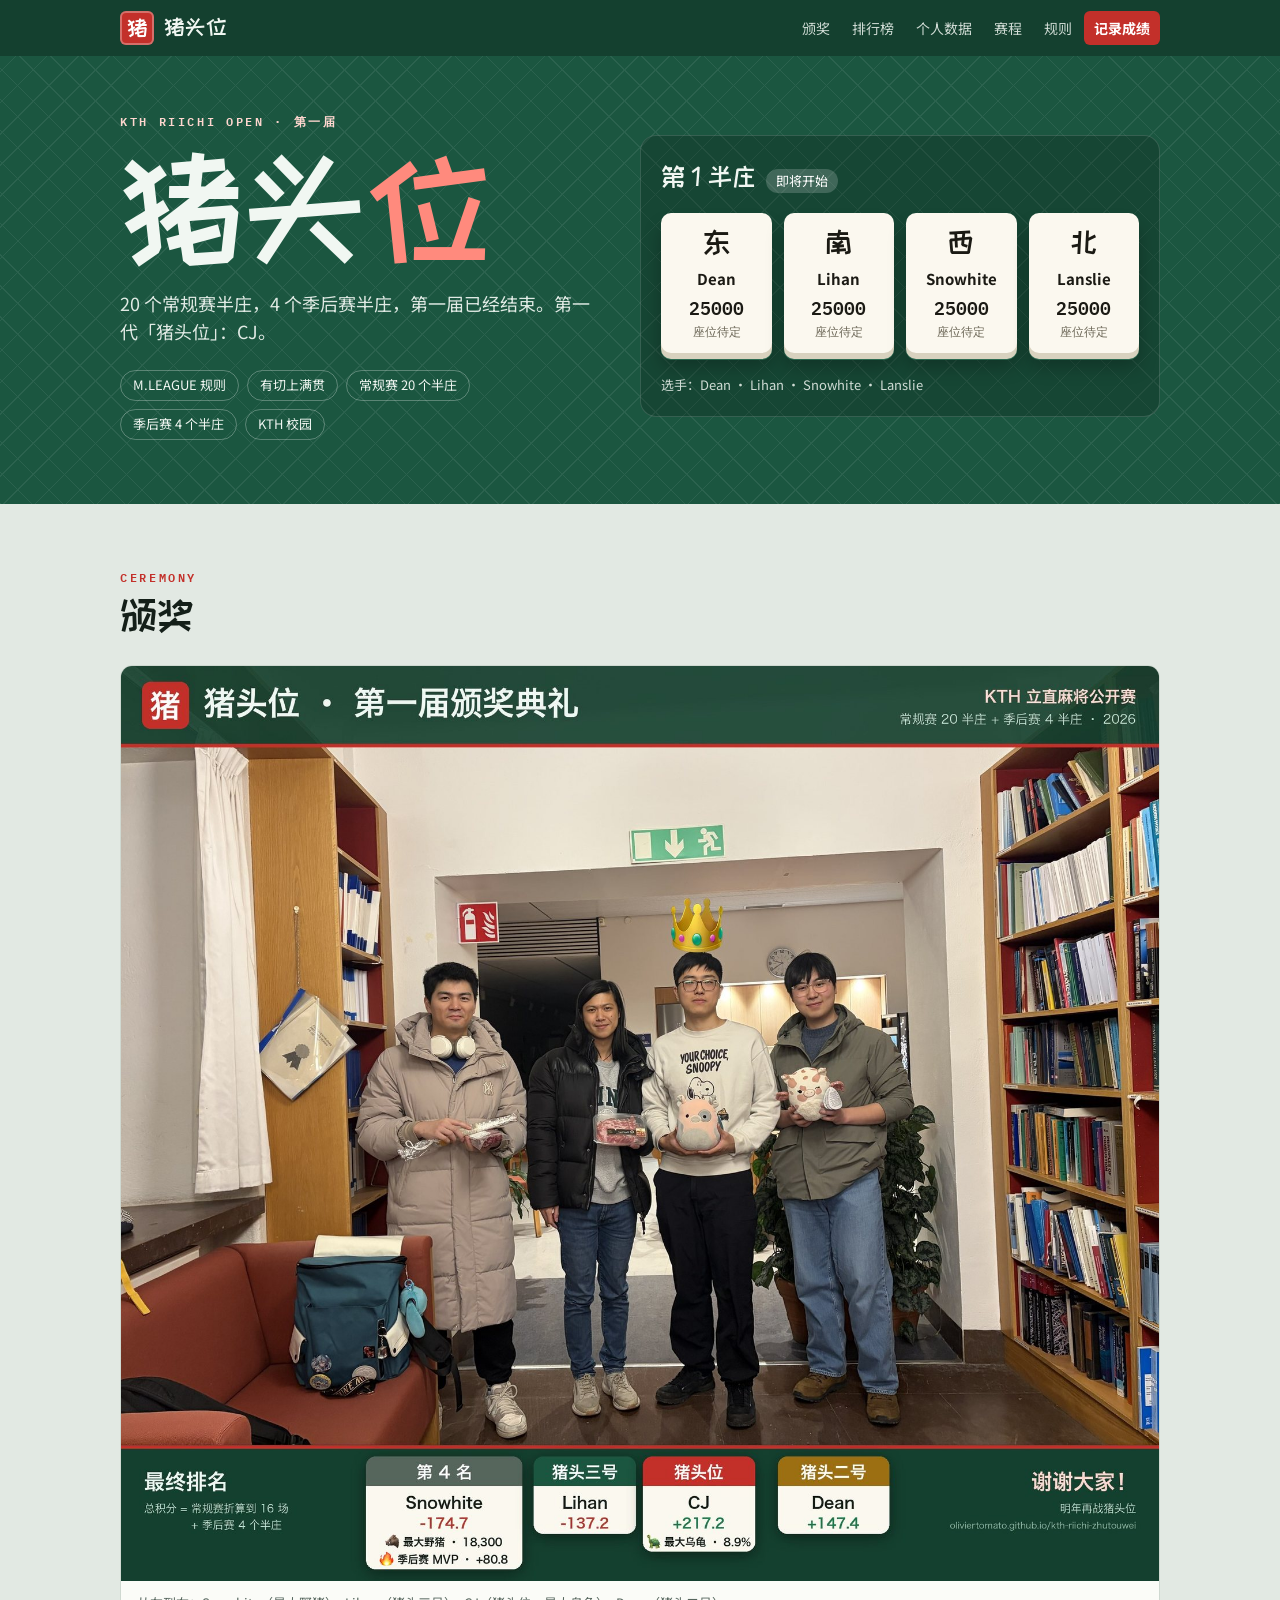
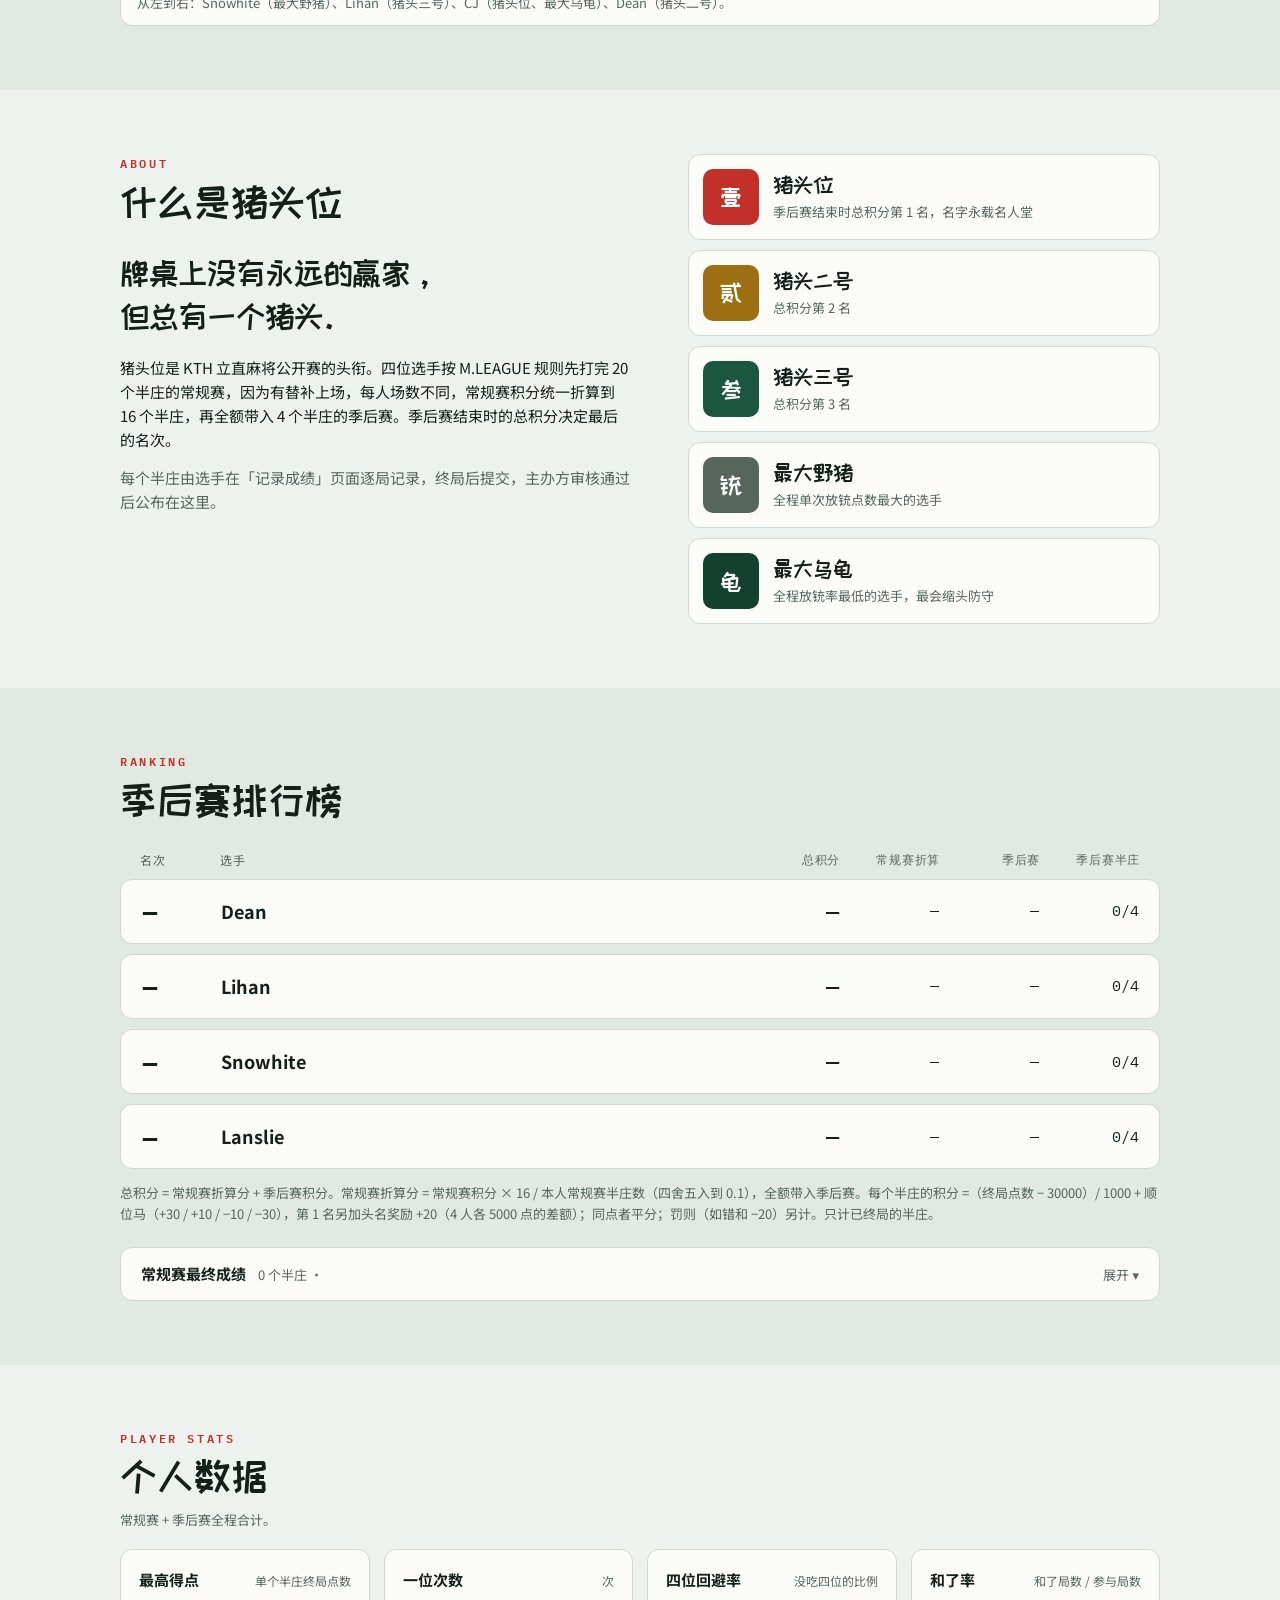
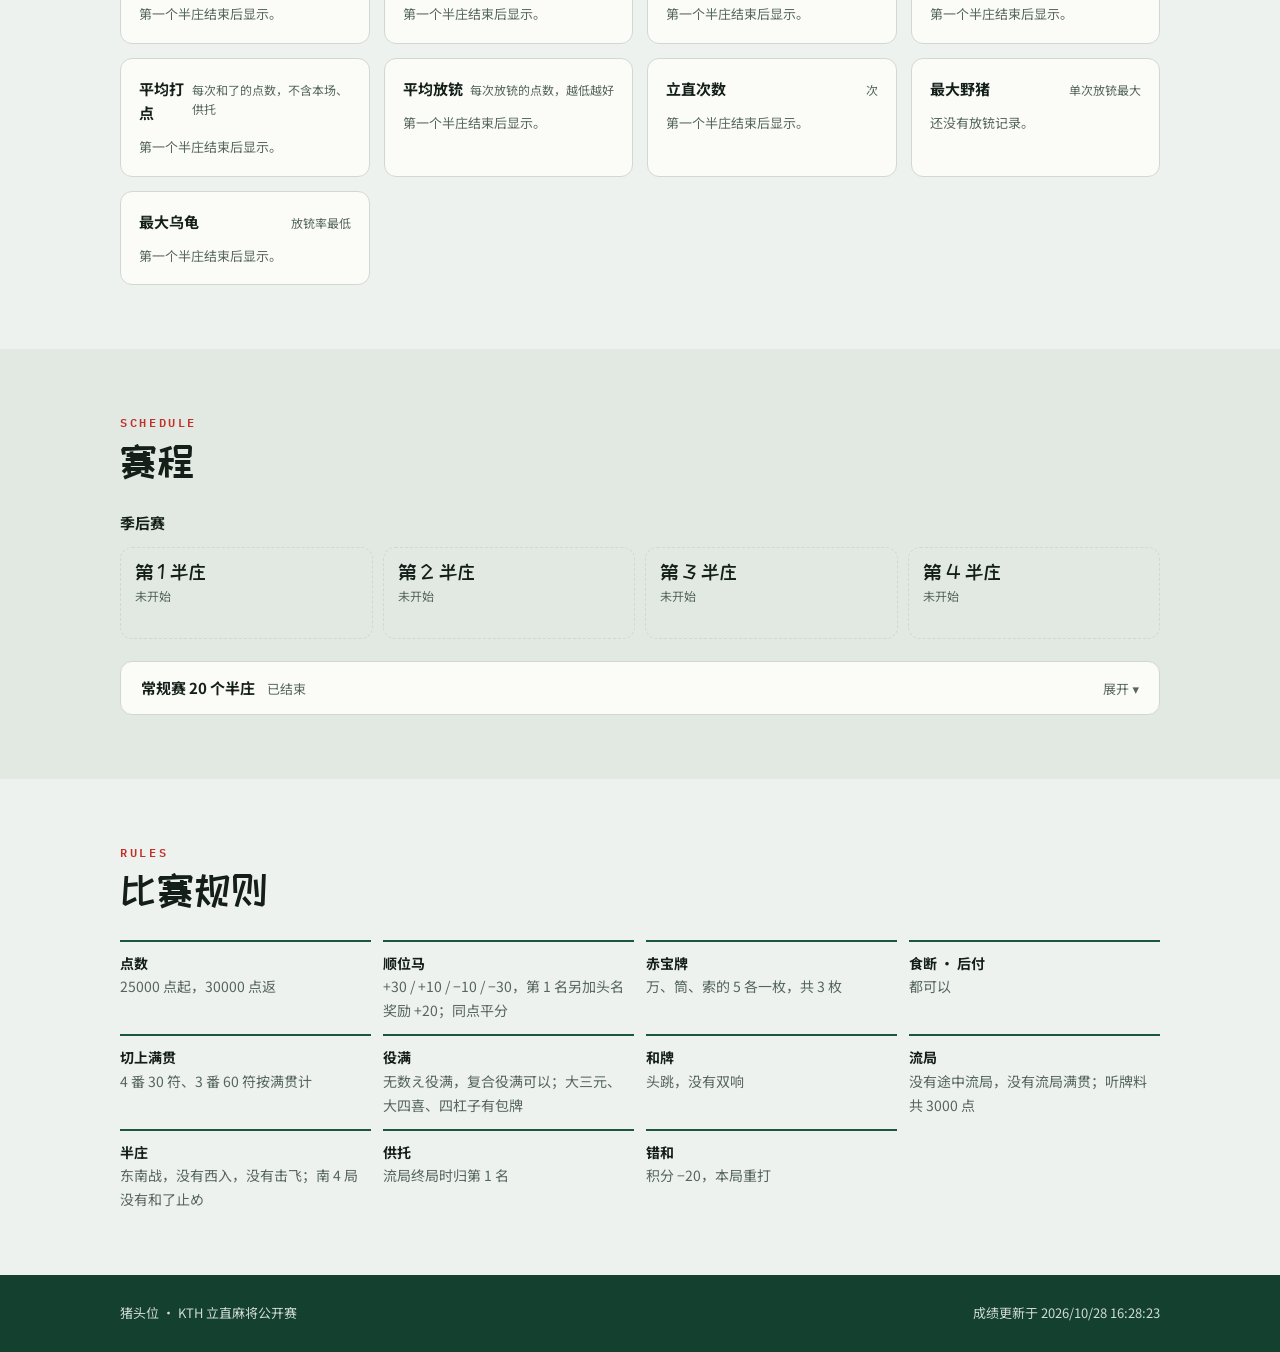
==== index.html @ eedf4e07 "首页加颁奖合影 The build now copies img/ into the site.  Co-Authored-By: Claude Opus 5.5 <noreply@anthropic" ====
<!doctype html>
<html lang="zh-CN">
<head>
<meta charset="utf-8">
<meta name="viewport" content="width=device-width,initial-scale=1,viewport-fit=cover">
<title>猪头位 · KTH 立直麻将公开赛</title>
<meta name="description" content="KTH 立直麻将公开赛「猪头位」官方页面：M.LEAGUE 规则，常规赛 20 个半庄 + 季后赛 4 个半庄，排行榜、个人数据、赛程与牌谱。">
<link rel="preconnect" href="https://fonts.googleapis.com">
<link rel="preconnect" href="https://fonts.gstatic.com" crossorigin>
<link rel="stylesheet" href="https://fonts.googleapis.com/css2?family=ZCOOL+KuaiLe&family=Noto+Sans+SC:wght@400;500;700;900&family=IBM+Plex+Mono:wght@500;600&display=swap">
<style>
/* Layout: full-bleed bands (hero, intro, ranking, stats, schedule, rules), each with a centred 1080px inner column.
   The hero's match card draws the four players as standing mahjong tiles. */
:root{
  --bg:#eef2ee; --band:#e2e9e3; --surface:#fbfcf8; --line:#cfd9d1;
  --ink:#141f19; --muted:#56665d;
  --felt:#1b5640; --felt-2:#14402f; --felt-ink:#f1f7f2;
  --aka:#c3302a; --gold:#9c6f12; --good:#1d7a4b; --bad:#b4372d;
  --tile:#fbf8ef; --tile-edge:#d8d2bf;
  --display:"ZCOOL KuaiLe","Noto Sans SC",system-ui,sans-serif;
  --body:"Noto Sans SC","PingFang SC","Microsoft YaHei",system-ui,sans-serif;
  --mono:"IBM Plex Mono",ui-monospace,Menlo,monospace;
  color-scheme:light;
}
@media (prefers-color-scheme: dark){:root{
  --bg:#0d1611; --band:#121e17; --surface:#16231b; --line:#29392f;
  --ink:#e4ebe6; --muted:#93a59a;
  --felt:#17503b; --felt-2:#0f3a2a; --felt-ink:#eef6f0;
  --aka:#e65a4d; --gold:#d9a83e; --good:#58c08a; --bad:#ef7a6c;
  --tile:#ece7d8; --tile-edge:#b9b19a;
  color-scheme:dark;
}}
*{box-sizing:border-box}
html{scroll-behavior:smooth}
body{margin:0;background:var(--bg);color:var(--ink);font-family:var(--body);font-size:15px;line-height:1.6;
  padding-top:env(safe-area-inset-top,0px);padding-bottom:env(safe-area-inset-bottom,0px)}
button{font:inherit;color:inherit;cursor:pointer}
a{color:inherit}
:focus-visible{outline:2px solid var(--aka);outline-offset:3px}
.num{font-family:var(--mono);font-variant-numeric:tabular-nums}
.in{max-width:1080px;margin:0 auto;padding-left:max(20px,env(safe-area-inset-left,0px));padding-right:max(20px,env(safe-area-inset-right,0px))}
.band{padding-block:64px}
.band.alt{background:var(--band)}
.eyebrow{font-family:var(--mono);font-size:12px;letter-spacing:.22em;color:var(--aka);font-weight:600}
h2{font-family:var(--display);font-weight:400;font-size:40px;line-height:1.1;margin:6px 0 28px;text-wrap:balance}
h3{font-size:15px;margin:0 0 12px;font-weight:700}
.muted{color:var(--muted)} .small{font-size:13px}
.pos{color:var(--good)} .neg{color:var(--bad)}

/* top bar */
.bar{position:sticky;top:0;z-index:20;background:var(--felt-2);color:var(--felt-ink)}
.bar .in{display:flex;align-items:center;gap:14px;height:56px}
.mark{display:flex;align-items:center;gap:10px;text-decoration:none}
.seal{width:34px;height:34px;border-radius:6px;background:var(--aka);color:#fff;display:grid;place-items:center;font-family:var(--display);font-size:22px;box-shadow:inset 0 0 0 2px rgba(255,255,255,.3)}
.mark b{font-family:var(--display);font-weight:400;font-size:22px;letter-spacing:.04em}
.bar nav{margin-left:auto;display:flex;gap:2px;overflow-x:auto;scrollbar-width:none}
.bar nav a{text-decoration:none;font-size:14px;padding:6px 10px;border-radius:6px;white-space:nowrap;opacity:.85}
.bar nav a:hover{opacity:1;background:rgba(255,255,255,.08)}
.bar nav a.rec{background:var(--aka);color:#fff;opacity:1;font-weight:700}

/* hero */
.hero{background:var(--felt);color:var(--felt-ink);position:relative;overflow:hidden}
.hero::before{content:"";position:absolute;inset:0;opacity:.07;
  background-image:repeating-linear-gradient(45deg,#fff 0 1px,transparent 1px 22px),repeating-linear-gradient(-45deg,#fff 0 1px,transparent 1px 22px)}
.hero .in{position:relative;display:grid;grid-template-columns:1fr 1.1fr;gap:48px;align-items:center;padding-block:56px 64px}
.hero .eyebrow{color:#ffd7cf}
.hero h1{font-family:var(--display);font-weight:400;font-size:clamp(72px,12vw,132px);line-height:.95;margin:14px 0 18px;letter-spacing:.02em}
.hero h1 .r{color:#ff8a7d}
.hero p.lead{font-size:18px;max-width:30em;margin:0 0 24px;opacity:.92}
.facts{display:flex;flex-wrap:wrap;gap:8px}
.facts span{border:1px solid rgba(255,255,255,.28);border-radius:999px;padding:4px 12px;font-size:13px}

.match{background:rgba(0,0,0,.18);border:1px solid rgba(255,255,255,.14);border-radius:16px;padding:20px}
.match .head{display:flex;align-items:baseline;gap:10px;margin-bottom:16px;flex-wrap:wrap}
.match .head b{font-family:var(--display);font-weight:400;font-size:26px}
.match .head .st{font-size:13px;border-radius:999px;padding:2px 10px;background:var(--aka);color:#fff}
.match .head .st.done{background:rgba(255,255,255,.18)}
.match .head .meta{margin-left:auto;font-size:13px;opacity:.8}
.tiles{display:grid;grid-template-columns:repeat(4,1fr);gap:12px}
.tile{background:var(--tile);color:#1b1a14;border-radius:10px;padding:14px 10px 12px;text-align:center;position:relative;min-width:0;
  box-shadow:0 6px 0 var(--tile-edge),0 7px 0 #2a6a50,0 14px 18px rgba(0,0,0,.25)}
.tile .w{font-family:var(--display);font-size:30px;line-height:1;color:#1b1a14}
.tile .w.d{color:#c3302a}
.tile .n{font-weight:700;margin-top:10px;overflow:hidden;text-overflow:ellipsis;white-space:nowrap}
.tile .s{font-family:var(--mono);font-weight:600;font-size:18px;margin-top:2px}
.tile .p{font-size:12px;color:#6a6555;font-family:var(--mono)}
.tile .oya{position:absolute;top:8px;right:8px;font-size:11px;font-weight:700;color:#c3302a}
.match .foot{display:flex;justify-content:space-between;margin-top:22px;font-size:13px;opacity:.85;gap:10px;flex-wrap:wrap}
.match button.link{background:none;border:0;padding:0;color:#ffd7cf;text-decoration:underline;text-underline-offset:3px}

/* intro */
.intro{display:grid;grid-template-columns:1.1fr 1fr;gap:48px;align-items:start}
.intro .big{font-family:var(--display);font-size:32px;line-height:1.35;margin:0 0 18px;text-wrap:balance}
.intro p{margin:0 0 14px;max-width:34em}
.prizes{display:flex;flex-direction:column;gap:10px}
.prize{display:grid;grid-template-columns:56px 1fr;gap:14px;align-items:center;background:var(--surface);border:1px solid var(--line);border-radius:12px;padding:14px}
.prize .medal{width:56px;height:56px;border-radius:10px;display:grid;place-items:center;font-family:var(--display);font-size:24px;color:#fff}
.prize b{font-family:var(--display);font-weight:400;font-size:22px;display:block;line-height:1.2}
.m0{background:var(--aka)} .m1{background:var(--gold)} .m2{background:var(--felt)} .m3{background:var(--muted)} .m4{background:var(--felt-2)}

/* ranking */
.rank{display:flex;flex-direction:column;gap:10px}
.rrow{display:grid;grid-template-columns:64px 1fr repeat(4,minmax(84px,auto));gap:16px;align-items:center;background:var(--surface);border:1px solid var(--line);border-radius:12px;padding:14px 20px}
.rrow.h{background:none;border:0;padding-block:0;font-size:12px;color:var(--muted);letter-spacing:.06em}
.rrow .pos-n{font-family:var(--mono);font-size:30px;font-weight:600;line-height:1}
.rrow .pos-n .sub{font-family:var(--body);font-size:13px;font-weight:700;color:var(--muted);border:1px solid var(--line);border-radius:4px;padding:2px 6px}
.rrow.bk{background:none;border-style:dashed}
.rrow.r1{border-color:var(--aka);box-shadow:inset 5px 0 0 var(--aka)}
.rrow .who{font-weight:700;font-size:18px;display:flex;align-items:center;gap:10px;flex-wrap:wrap;min-width:0}
.badge{font-family:var(--display);font-weight:400;font-size:13px;padding:1px 8px;border-radius:4px;color:#fff}
.rrow .v{text-align:right;font-family:var(--mono);font-variant-numeric:tabular-nums}
.rrow .pt{font-size:22px;font-weight:600}
.bars{display:flex;height:6px;border-radius:3px;overflow:hidden;background:var(--band);margin-top:6px;max-width:220px}
.bars i{display:block;height:100%}
.rrow .show-s{display:none}

/* folded regular season */
details.fold{margin-top:22px;background:var(--surface);border:1px solid var(--line);border-radius:12px}
details.fold>summary{cursor:pointer;padding:14px 20px;font-weight:700;list-style:none;display:flex;justify-content:space-between;align-items:baseline;gap:12px}
details.fold>summary::-webkit-details-marker{display:none}
details.fold>summary::after{content:"展开 ▾";font-weight:400;font-size:13px;color:var(--muted);white-space:nowrap}
details.fold[open]>summary::after{content:"收起 ▴"}
details.fold>summary small{font-weight:400;color:var(--muted);font-size:13px;margin-right:auto}
details.fold .fold-in{padding:0 20px 20px}
details.fold .tablewrap{margin-top:0}

/* full table */
.tablewrap{overflow-x:auto;background:var(--surface);border:1px solid var(--line);border-radius:12px;margin-top:22px}
table{width:100%;border-collapse:collapse;font-size:14px}
th{font-size:12px;font-weight:600;color:var(--muted);text-align:right;padding:10px 12px;border-bottom:1px solid var(--line);white-space:nowrap}
td{padding:11px 12px;text-align:right;border-bottom:1px solid var(--line);white-space:nowrap;font-family:var(--mono);font-variant-numeric:tabular-nums}
th:nth-child(-n+2),td:nth-child(-n+2){text-align:left}
td:nth-child(2){font-family:var(--body);font-weight:600}
tr:last-child td{border-bottom:0}

/* stats */
.stats{display:grid;grid-template-columns:repeat(auto-fit,minmax(230px,1fr));gap:14px}
.card{background:var(--surface);border:1px solid var(--line);border-radius:12px;padding:18px}
.card h3{display:flex;justify-content:space-between;align-items:baseline}
.card h3 small{font-weight:400;color:var(--muted);font-size:12px}
.card ol{list-style:none;margin:0;padding:0;display:flex;flex-direction:column;gap:6px}
.card li{display:grid;grid-template-columns:1.6em 1fr auto;gap:8px;font-size:14px;align-items:baseline}
.card li .i{font-family:var(--mono);color:var(--muted)}
.card li:first-child{font-weight:700}
.award{display:flex;flex-direction:column;gap:6px}
.award .big{font-family:var(--mono);font-size:30px;font-weight:600;color:var(--aka);line-height:1.1}

/* schedule */
.sched{display:grid;grid-template-columns:repeat(4,1fr);gap:10px}
.cell{background:var(--surface);border:1px solid var(--line);border-radius:12px;padding:12px 14px;text-align:left;display:flex;flex-direction:column;gap:4px;min-height:92px}
button.cell:hover{border-color:var(--felt)}
.cell .no{font-family:var(--display);font-size:20px;line-height:1.1}
.cell .tag{font-size:12px;color:var(--muted)}
.cell.live{border-color:var(--aka)} .cell.live .tag{color:var(--aka);font-weight:700}
.cell.done .no{color:var(--felt)}
.cell.todo{background:none;border-style:dashed}
.cell .top1{font-size:13px;overflow:hidden;text-overflow:ellipsis;white-space:nowrap}

/* rules */
.rules{display:grid;grid-template-columns:repeat(auto-fit,minmax(240px,1fr));gap:12px}
.rule{border-top:2px solid var(--felt);padding-top:10px}
.rule b{display:block;font-size:14px}
.rule span{font-size:14px;color:var(--muted)}

footer{background:var(--felt-2);color:var(--felt-ink);padding-block:28px;font-size:13px}
footer .in{display:flex;justify-content:space-between;gap:12px;flex-wrap:wrap;opacity:.85}

/* game detail */
#detail{padding-block:32px 64px}
.back{background:none;border:0;color:var(--muted);padding:0;margin-bottom:12px}
.ghead{display:flex;align-items:baseline;gap:12px;flex-wrap:wrap;margin-bottom:16px}
.ghead .gno{font-family:var(--display);font-size:32px}
.ghead .state{font-family:var(--display);font-size:22px;color:var(--felt)}
.board{display:grid;grid-template-columns:repeat(4,1fr);gap:10px;margin-bottom:16px}
.seat{background:var(--surface);border:1px solid var(--line);border-radius:12px;padding:12px;display:flex;flex-direction:column;gap:2px;position:relative;min-width:0}
.seat.dealer{border-color:var(--aka);box-shadow:inset 0 3px 0 var(--aka)}
.seat .wind{font-family:var(--display);font-size:22px;line-height:1}
.seat .who{font-weight:600;overflow:hidden;text-overflow:ellipsis;white-space:nowrap}
.seat .sc{font-family:var(--mono);font-size:24px;font-weight:600}
.seat .meta{font-size:12px;color:var(--muted)}
.seat .dtag{position:absolute;top:10px;right:10px;font-size:11px;color:var(--aka);font-weight:700}
.hl{display:grid;grid-template-columns:7.5em 1fr;gap:10px;padding:10px 0;border-bottom:1px solid var(--line)}
.hl:last-child{border-bottom:0}
.hl .rd{font-size:13px;color:var(--muted)}
.hl .ds{font-size:12px;color:var(--muted);font-family:var(--mono)}

/* award photo */
.photo{margin:0;background:var(--surface);border:1px solid var(--line);border-radius:12px;overflow:hidden}
.photo img{display:block;width:100%;height:auto}
.photo figcaption{padding:12px 16px;font-size:13px;color:var(--muted)}

.empty{color:var(--muted);text-align:center;padding:28px 12px;border:1px dashed var(--line);border-radius:12px}

@media (max-width:860px){
  .hero .in,.intro{grid-template-columns:1fr;gap:32px}
  .sched{grid-template-columns:repeat(2,1fr)}
  .rrow{grid-template-columns:44px 1fr auto;gap:10px;padding:12px 14px}
  .rrow .hide-s{display:none}
  .rrow .show-s{display:block}
  .rrow .pos-n{font-size:24px}
  h2{font-size:32px}
  .band{padding-block:48px}
}
@media (max-width:560px){
  .tiles{gap:8px}
  .tile{padding:12px 4px 10px}
  .tile .w{font-size:24px}
  .tile .s{font-size:15px}
  .board{grid-template-columns:repeat(2,1fr)}
  .hl{grid-template-columns:1fr;gap:2px}
  .bar nav a{padding:6px 7px;font-size:13px}
  .mark b{display:none}
}
@media (prefers-reduced-motion:reduce){html{scroll-behavior:auto}}
</style>
</head>
<body>
<div class="bar"><div class="in">
  <a class="mark" href="#top" data-home><span class="seal" aria-hidden="true">猪</span><b>猪头位</b></a>
  <nav>
    <a href="#awards" data-home>颁奖</a>
    <a href="#ranking" data-home>排行榜</a>
    <a href="#stats" data-home>个人数据</a>
    <a href="#schedule" data-home>赛程</a>
    <a href="#rules" data-home>规则</a>
    <a href="record.html" class="rec">记录成绩</a>
  </nav>
</div></div>

<div id="home">
  <section class="hero" id="top"><div class="in">
    <div>
      <div class="eyebrow">KTH RIICHI OPEN · 第一届</div>
      <h1>猪头<span class="r">位</span></h1>
      <p class="lead">20 个常规赛半庄，4 个季后赛半庄，第一届已经结束。第一代「猪头位」：CJ。</p>
      <div class="facts"><span>M.LEAGUE 规则</span><span>有切上满贯</span><span>常规赛 20 个半庄</span><span>季后赛 4 个半庄</span><span>KTH 校园</span></div>
    </div>
    <div class="match" id="match"><div class="head"><b>读取中…</b></div></div>
  </div></section>

  <section class="band alt" id="awards"><div class="in">
    <div class="eyebrow">CEREMONY</div>
    <h2>颁奖</h2>
    <figure class="photo">
      <img src="img/awards-2026.jpg" width="1800" height="1586" loading="lazy" alt="第一届猪头位颁奖合影，从左到右：Snowhite、Lihan、CJ、Dean">
      <figcaption>从左到右：Snowhite（最大野猪）、Lihan（猪头三号）、CJ（猪头位、最大乌龟）、Dean（猪头二号）。</figcaption>
    </figure>
  </div></section>

  <section class="band"><div class="in intro">
    <div>
      <div class="eyebrow">ABOUT</div>
      <h2>什么是猪头位</h2>
      <p class="big">牌桌上没有永远的赢家，<br>但总有一个猪头。</p>
      <p>猪头位是 KTH 立直麻将公开赛的头衔。四位选手按 M.LEAGUE 规则先打完 20 个半庄的常规赛，因为有替补上场，每人场数不同，常规赛积分统一折算到 16 个半庄，再全额带入 4 个半庄的季后赛。季后赛结束时的总积分决定最后的名次。</p>
      <p class="muted">每个半庄由选手在「记录成绩」页面逐局记录，终局后提交，主办方审核通过后公布在这里。</p>
    </div>
    <div class="prizes">
      <div class="prize"><span class="medal m0">壹</span><div><b>猪头位</b><span class="muted small">季后赛结束时总积分第 1 名，名字永载名人堂</span></div></div>
      <div class="prize"><span class="medal m1">贰</span><div><b>猪头二号</b><span class="muted small">总积分第 2 名</span></div></div>
      <div class="prize"><span class="medal m2">叁</span><div><b>猪头三号</b><span class="muted small">总积分第 3 名</span></div></div>
      <div class="prize"><span class="medal m3">铳</span><div><b>最大野猪</b><span class="muted small">全程单次放铳点数最大的选手</span></div></div>
      <div class="prize"><span class="medal m4">龟</span><div><b>最大乌龟</b><span class="muted small">全程放铳率最低的选手，最会缩头防守</span></div></div>
    </div>
  </div></section>

  <section class="band alt" id="ranking"><div class="in">
    <div class="eyebrow">RANKING</div>
    <h2>季后赛排行榜</h2>
    <div class="rank" id="rank"></div>
    <div class="tablewrap" id="fullWrap" hidden><table>
      <thead><tr><th>#</th><th>选手</th><th>季后赛积分</th><th>半庄</th><th>1/2/3/4 位</th><th>平均顺位</th><th>和了率</th><th>平均打点</th><th>放铳率</th><th>平均放铳</th><th>立直</th></tr></thead>
      <tbody id="full"></tbody></table></div>
    <p class="muted small" style="margin-top:14px">总积分 = 常规赛折算分 + 季后赛积分。常规赛折算分 = 常规赛积分 × 16 / 本人常规赛半庄数（四舍五入到 0.1），全额带入季后赛。每个半庄的积分 =（终局点数 − 30000）/ 1000 + 顺位马（+30 / +10 / −10 / −30），第 1 名另加头名奖励 +20（4 人各 5000 点的差额）；同点者平分；罚则（如错和 −20）另计。只计已终局的半庄。</p>
    <details class="fold" id="regFold"><summary>常规赛最终成绩<small id="regSum"></small></summary><div class="fold-in">
      <div class="tablewrap"><table>
        <thead><tr><th>#</th><th>选手</th><th>常规赛积分</th><th>半庄</th><th>折算 16 场</th><th>1/2/3/4 位</th><th>平均顺位</th><th>和了率</th><th>平均打点</th><th>放铳率</th><th>平均放铳</th><th>立直</th></tr></thead>
        <tbody id="fullReg"></tbody></table></div>
    </div></details>
  </div></section>

  <section class="band" id="stats"><div class="in">
    <div class="eyebrow">PLAYER STATS</div>
    <h2>个人数据</h2>
    <p class="muted small" style="margin:-16px 0 18px">常规赛 + 季后赛全程合计。</p>
    <div class="stats" id="statcards"></div>
  </div></section>

  <section class="band alt" id="schedule"><div class="in">
    <div class="eyebrow">SCHEDULE</div>
    <h2>赛程</h2>
    <h3>季后赛</h3>
    <div class="sched" id="sched"></div>
    <details class="fold"><summary>常规赛 20 个半庄<small>已结束</small></summary><div class="fold-in">
      <div class="sched" id="schedReg"></div>
    </div></details>
    <details class="fold" id="casualFold" hidden><summary>娱乐局<small id="casualSum"></small></summary><div class="fold-in">
      <div class="sched" id="schedCasual"></div>
    </div></details>
  </div></section>

  <section class="band" id="rules"><div class="in">
    <div class="eyebrow">RULES</div>
    <h2>比赛规则</h2>
    <div class="rules">
      <div class="rule"><b>点数</b><span>25000 点起，30000 点返</span></div>
      <div class="rule"><b>顺位马</b><span>+30 / +10 / −10 / −30，第 1 名另加头名奖励 +20；同点平分</span></div>
      <div class="rule"><b>赤宝牌</b><span>万、筒、索的 5 各一枚，共 3 枚</span></div>
      <div class="rule"><b>食断 · 后付</b><span>都可以</span></div>
      <div class="rule"><b>切上满贯</b><span>4 番 30 符、3 番 60 符按满贯计</span></div>
      <div class="rule"><b>役满</b><span>无数え役满，复合役满可以；大三元、大四喜、四杠子有包牌</span></div>
      <div class="rule"><b>和牌</b><span>头跳，没有双响</span></div>
      <div class="rule"><b>流局</b><span>没有途中流局，没有流局满贯；听牌料共 3000 点</span></div>
      <div class="rule"><b>半庄</b><span>东南战，没有西入，没有击飞；南 4 局没有和了止め</span></div>
      <div class="rule"><b>供托</b><span>流局终局时归第 1 名</span></div>
      <div class="rule"><b>错和</b><span>积分 −20，本局重打</span></div>
    </div>
  </div></section>
</div>

<main id="detail" hidden><div class="in" id="detailIn"></div></main>

<footer><div class="in">
  <span>猪头位 · KTH 立直麻将公开赛</span>
  <span id="synced"></span>
</div></footer>

<script src="scoring.js"></script>
<script>
const S = { roster: [], games: [], syncedAt: null };
const esc = s => String(s ?? '').replace(/[&<>"']/g, c => ({ '&': '&amp;', '<': '&lt;', '>': '&gt;', '"': '&quot;', "'": '&#39;' }[c]));
const nameOf = id => (S.roster.find(p => p.id === id) || {}).name || '（已删除）';
const fmtPt = v => (v > 0 ? '+' : '') + v.toFixed(1);
const fmtD = v => v === 0 ? '0' : (v > 0 ? '+' : '') + v;
const sign = v => v > 0 ? 'pos' : v < 0 ? 'neg' : '';
const MEDAL = ['var(--aka)', 'var(--gold)', 'var(--felt)'];

function tally(games) {
  const P = {};
  for (const p of S.roster) P[p.id] = { id: p.id, name: p.name, backup: !!(p.backup || p.guest), guest: !!p.guest, n: 0, pt: 0, ranks: [0, 0, 0, 0], win: 0, dealin: 0, winPts: 0, dealPts: 0, riichi: 0, hands: 0, best: null };
  let worst = null;
  for (const g of games) {
    const R = replay(g);
    if (!R.done) continue;
    g.seats.forEach((pid, i) => {
      const x = P[pid]; if (!x) return;
      x.n++; x.pt += R.pts[i]; x.ranks[R.rank[i]]++;
      if (x.best == null || R.scores[i] > x.best) x.best = R.scores[i];
    });
    for (const L of R.log) {
      const hd = L.hd;
      if (hd.kind === 'manual') continue;
      g.seats.forEach(pid => P[pid] && P[pid].hands++);
      (hd.riichi || []).forEach(i => P[g.seats[i]] && P[g.seats[i]].riichi++);
      // 打点、放铳点都按牌面计：不含本场和供托（包牌时只计放铳者自己付的部分）
      const pao = hd.han >= 13 && hd.pao != null && hd.pao !== hd.winner && hd.pao !== hd.loser;
      if (hd.kind === 'ron' || hd.kind === 'tsumo') { const x = P[g.seats[hd.winner]]; if (x) { x.win++; x.winPts += hd.kind === 'ron' ? L.value : L.value - 300 * L.honba; } }
      if (L.dealIn) {
        const x = P[g.seats[L.dealIn.seat]]; if (x) { x.dealin++; x.dealPts += pao ? L.dealIn.points : L.dealIn.points - 300 * L.honba; }
        if (!worst || L.dealIn.points > worst.points) worst = { points: L.dealIn.points, pid: g.seats[L.dealIn.seat], to: g.seats[hd.winner], g, label: L.label, hand: handName(hd) };
      }
    }
  }
  const list = Object.values(P).map(x => ({ ...x, pt: Math.round(x.pt * 10) / 10, avg: x.n ? x.ranks.reduce((a, c, i) => a + c * (i + 1), 0) / x.n : null,
    avgWin: x.win ? x.winPts / x.win : null, avgDeal: x.dealin ? x.dealPts / x.dealin : null }));
  return { list, worst };
}
const r1 = v => Math.round(v * 10) / 10;
// 替补不参与头衔排名，排在最后
const rankSort = key => (a, b) => a.backup - b.backup || (b.n + (b.reg ? b.reg.n : 0) > 0) - (a.n + (a.reg ? a.reg.n : 0) > 0) || b[key] - a[key] || (a.avg ?? 9) - (b.avg ?? 9);

function stats() {
  const reg = tally(S.games.filter(g => !g.stage)).list, all = tally(S.games.filter(g => !isCasual(g)));
  for (const x of reg) x.carry = x.n ? r1(x.pt * NORM / x.n) : 0;
  const list = tally(S.games.filter(isPO)).list.map(x => {
    const r = reg.find(y => y.id === x.id);
    return { ...x, reg: r, carry: r.carry, total: r1(r.carry + x.pt) };
  });
  list.sort(rankSort('total')); reg.sort(rankSort('pt')); all.list.sort(rankSort('pt'));
  // 客人只打娱乐局时不出现在排行榜和个人数据里；打过正式比赛则和替补一样列在最后
  const seen = x => !x.guest || x.n || (x.reg && x.reg.n);
  return { list: list.filter(seen), reg: reg.filter(seen), all: all.list.filter(seen), worst: all.worst };
}

function renderMatch() {
  const el = document.getElementById('match');
  if (!S.games.length) {
    el.innerHTML = `<div class="head"><b>第 1 半庄</b><span class="st done">即将开始</span></div>
      <div class="tiles">${S.roster.filter(p => !p.backup && !p.guest).slice(0, 4).map((p, i) => `<div class="tile"><div class="w">${WINDS[i]}</div><div class="n">${esc(p.name)}</div><div class="s">${START}</div><div class="p">座位待定</div></div>`).join('')}</div>
      <div class="foot"><span>选手：${S.roster.filter(p => !p.backup && !p.guest).map(p => esc(p.name)).join(' · ') || '待定'}${S.roster.some(p => p.backup) ? ` · 替补：${S.roster.filter(p => p.backup).map(p => esc(p.name)).join('、')}` : ''}</span></div>`;
    return;
  }
  // current = latest unfinished game, else the most recent finished one
  const sorted = S.games.filter(g => !isCasual(g)).sort((a, b) => (b.createdAt || 0) - (a.createdAt || 0));
  const g = sorted.find(x => !replay(x).done) || sorted[0];
  const R = replay(g);
  const st = R.done ? `<span class="st done">已终局</span>` : `<span class="st">进行中 · ${roundLabel(R.r, R.h)}</span>`;
  const tiles = g.seats.map((pid, i) => {
    const oya = !R.done && R.dealer === i;
    return `<div class="tile">${oya ? '<span class="oya">庄</span>' : ''}<div class="w ${oya ? 'd' : ''}">${WINDS[i]}</div><div class="n">${esc(nameOf(pid))}</div><div class="s">${R.scores[i]}</div>
      <div class="p">${R.done ? `${R.rank[i] + 1}位 ${fmtPt(R.pts[i])}` : `${R.scores[i] - START >= 0 ? '+' : ''}${R.scores[i] - START}`}</div></div>`;
  }).join('');
  el.innerHTML = `<div class="head"><b>${gameName(g)}</b>${st}<span class="meta">${R.done ? '' : `本场 ${R.h} · 供托 ${R.pot}`}</span></div>
    <div class="tiles">${tiles}</div>
    <div class="foot"><span>已记录 ${(g.hands || []).length} 局</span><button class="link" data-game="${esc(g.id)}">查看牌谱 →</button></div>`;
}

function renderRank(list) {
  const el = document.getElementById('rank');
  if (!list.length) { el.innerHTML = `<div class="empty">还没有选手。</div>`; return; }
  const head = `<div class="rrow h"><span>名次</span><span>选手</span><span class="v">总积分</span><span class="v hide-s">常规赛折算</span><span class="v hide-s">季后赛</span><span class="v hide-s">季后赛半庄</span></div>`;
  el.innerHTML = head + list.map((x, i) => {
    const any = x.n || x.reg.n;
    const dist = x.n ? `<div class="bars" title="1/2/3/4 位次数">${x.ranks.map((c, k) => `<i style="width:${c / x.n * 100}%;background:${['var(--aka)', 'var(--gold)', 'var(--felt)', 'var(--muted)'][k]}"></i>`).join('')}</div>` : '';
    return `<div class="rrow ${x.backup ? 'bk' : any && i === 0 ? 'r1' : ''}">
      <span class="pos-n">${x.backup ? `<span class="sub">${x.guest ? '客人' : '替补'}</span>` : any ? i + 1 : '–'}</span>
      <div><div class="who">${esc(x.name)}${any && i < 3 && !x.backup ? `<span class="badge" style="background:${MEDAL[i]}">${TITLES[i]}</span>` : ''}</div>
        <div class="muted small num show-s">常规赛 ${fmtPt(x.carry)} · 季后赛 ${fmtPt(x.pt)}（${x.n}/${PLAYOFF}）</div>${dist}</div>
      <span class="v pt ${sign(x.total)}">${any ? fmtPt(x.total) : '—'}</span>
      <span class="v hide-s ${sign(x.carry)}">${x.reg.n ? fmtPt(x.carry) : '—'}</span>
      <span class="v hide-s ${sign(x.pt)}">${x.n ? fmtPt(x.pt) : '—'}</span>
      <span class="v hide-s">${x.n}/${PLAYOFF}</span>
    </div>`;
  }).join('');
}

function renderFull(id, list, norm) {
  document.getElementById(id).innerHTML = list.map((x, i) => `<tr>
    <td>${x.backup ? (x.guest ? '客人' : '替补') : x.n ? i + 1 : '–'}</td><td>${esc(x.name)}${x.backup ? `<span class="muted">（${x.guest ? '客人' : '替补'}）</span>` : ''}</td>
    <td class="${sign(x.pt)}"><b>${x.n ? fmtPt(x.pt) : '–'}</b></td>
    <td>${x.n}</td>${norm ? `<td class="${sign(x.carry)}">${x.n ? fmtPt(x.carry) : '–'}</td>` : ''}<td>${x.ranks.join(' / ')}</td>
    <td>${x.avg != null ? x.avg.toFixed(2) : '–'}</td>
    <td>${x.hands ? (x.win / x.hands * 100).toFixed(1) + '%' : '–'}</td>
    <td>${x.avgWin != null ? Math.round(x.avgWin).toLocaleString('en-US') : '–'}</td>
    <td>${x.hands ? (x.dealin / x.hands * 100).toFixed(1) + '%' : '–'}</td>
    <td>${x.avgDeal != null ? Math.round(x.avgDeal).toLocaleString('en-US') : '–'}</td>
    <td>${x.riichi}</td></tr>`).join('');
}

function renderStats(list, worst) {
  const played = list.filter(x => x.n);
  const turtle = played.filter(x => x.hands).sort((a, b) => a.dealin / a.hands - b.dealin / b.hands || b.hands - a.hands)[0];
  const card = (title, unit, rows) => `<div class="card"><h3>${title}<small>${unit}</small></h3>${rows.length ? `<ol>${rows.map((r, i) => `<li><span class="i">${i + 1}</span><span>${esc(r[0])}</span><span class="num">${r[1]}</span></li>`).join('')}</ol>` : `<div class="muted small">第一个半庄结束后显示。</div>`}</div>`;
  const by = (f, fmt) => played.slice().sort((a, b) => f(b) - f(a)).map(x => [x.name, fmt(f(x))]);
  const html = [
    card('最高得点', '单个半庄终局点数', by(x => x.best, v => v.toLocaleString('en-US'))),
    card('一位次数', '次', by(x => x.ranks[0], v => v)),
    card('四位回避率', '没吃四位的比例', by(x => 1 - x.ranks[3] / x.n, v => v.toFixed(4))),
    card('和了率', '和了局数 / 参与局数', played.filter(x => x.hands).slice().sort((a, b) => b.win / b.hands - a.win / a.hands).map(x => [x.name, (x.win / x.hands * 100).toFixed(1) + '%'])),
    card('平均打点', '每次和了的点数，不含本场、供托', played.filter(x => x.win).slice().sort((a, b) => b.avgWin - a.avgWin).map(x => [x.name, Math.round(x.avgWin).toLocaleString('en-US')])),
    card('平均放铳', '每次放铳的点数，越低越好', played.filter(x => x.dealin).slice().sort((a, b) => a.avgDeal - b.avgDeal).map(x => [x.name, Math.round(x.avgDeal).toLocaleString('en-US')])),
    card('立直次数', '次', by(x => x.riichi, v => v)),
    `<div class="card"><h3>最大野猪<small>单次放铳最大</small></h3>${worst
      ? `<div class="award"><span class="big">−${worst.points.toLocaleString('en-US')}</span><span><b>${esc(nameOf(worst.pid))}</b> 放铳给 ${esc(nameOf(worst.to))}</span><span class="muted small">${gameName(worst.g)} · ${worst.label} · ${worst.hand}</span></div>`
      : `<div class="muted small">还没有放铳记录。</div>`}</div>`,
    `<div class="card"><h3>最大乌龟<small>放铳率最低</small></h3>${turtle
      ? `<div class="award"><span class="big" style="color:var(--felt)">${(turtle.dealin / turtle.hands * 100).toFixed(1)}%</span><span><b>${esc(turtle.name)}</b> 放铳 ${turtle.dealin} 次 / 参与 ${turtle.hands} 局</span><span class="muted small">同率时参与局数多者优先</span></div>`
      : `<div class="muted small">第一个半庄结束后显示。</div>`}</div>`,
  ];
  document.getElementById('statcards').innerHTML = html.join('');
}

function cell(g, label) {
  const R = replay(g);
  if (!R.done) return `<button class="cell live" data-game="${esc(g.id)}"><span class="no">${label}</span><span class="tag">进行中 · ${roundLabel(R.r, R.h)}</span><span class="top1 muted">已记录 ${(g.hands || []).length} 局</span></button>`;
  const top = R.rank.indexOf(0);
  return `<button class="cell done" data-game="${esc(g.id)}"><span class="no">${label}</span><span class="tag">已终局</span><span class="top1">1 位 <b>${esc(nameOf(g.seats[top]))}</b> <span class="num pos">${fmtPt(R.pts[top])}</span></span></button>`;
}
function renderSched(id, games, count) {
  const m = {};
  for (const g of games) (m[g.no] = m[g.no] || []).push(g);
  for (const k in m) m[k].sort((a, b) => (a.createdAt || 0) - (b.createdAt || 0));
  document.getElementById(id).innerHTML = Array.from({ length: count }, (_, k) => {
    const no = k + 1, gs = m[no] || [];
    if (!gs.length) return `<div class="cell todo"><span class="no">第 ${no} 半庄</span><span class="tag">未开始</span></div>`;
    return cell(gs[gs.length - 1], `第 ${no} 半庄`);
  }).join('');
}
function renderCasual(games) {
  document.getElementById('casualFold').hidden = !games.length;
  document.getElementById('casualSum').textContent = `${games.length} 局 · 不计入排名和个人数据`;
  document.getElementById('schedCasual').innerHTML = games.slice().sort((a, b) => a.no - b.no || (a.createdAt || 0) - (b.createdAt || 0)).map(g => cell(g, gameName(g))).join('');
}

function renderGame(g) {
  const R = replay(g), P = i => esc(nameOf(g.seats[i]));
  const seats = g.seats.map((pid, i) => `<div class="seat ${!R.done && R.dealer === i ? 'dealer' : ''}">
      ${!R.done && R.dealer === i ? '<span class="dtag">庄</span>' : ''}
      <span class="wind">${WINDS[i]}</span><span class="who">${P(i)}</span>
      <span class="sc">${R.scores[i]}</span>
      <span class="meta num">${R.done ? `${R.rank[i] + 1}位 · <span class="${sign(R.pts[i])}">${fmtPt(R.pts[i])}</span>${R.pen[i] ? `（罚 ${R.pen[i]}）` : ''}` : `${R.scores[i] - START >= 0 ? '+' : ''}${R.scores[i] - START}`}</span>
    </div>`).join('');
  const log = R.log.length ? R.log.slice().reverse().map(L => {
    const hd = L.hd;
    let what = '';
    if (hd.kind === 'ron') what = `<b>${P(hd.winner)}</b> 荣和 ${P(hd.loser)} · ${handName(hd)} ${L.value}`;
    else if (hd.kind === 'tsumo') what = `<b>${P(hd.winner)}</b> 自摸 · ${handName(hd)}`;
    else if (hd.kind === 'draw') what = `流局 · 听牌：${(hd.tenpai || []).length ? hd.tenpai.map(P).join('、') : '无'}`;
    else what = `调整${hd.note ? ' · ' + esc(hd.note) : ''}${(hd.pen || []).some(Number) ? ' · 罚则 ' + hd.pen.map((v, i) => +v ? `${P(i)} ${v}` : '').filter(Boolean).join('、') : ''}`;
    const rc = (hd.pao != null ? ` · 包牌：${P(hd.pao)}` : '') + ((hd.riichi || []).length ? ` · 立直：${hd.riichi.map(P).join('、')}` : '');
    return `<div class="hl"><span class="rd">${L.label}</span><div>${what}${rc}<div class="ds">${L.d.map((v, i) => `${WINDS[i]}${fmtD(v)}`).join('  ')}</div></div></div>`;
  }).join('') : `<div class="muted small">这个半庄没有逐局记录。</div>`;
  document.getElementById('detailIn').innerHTML = `
    <button class="back" data-back>← 返回首页</button>
    <div class="ghead"><span class="gno">${gameName(g)}</span><span class="state">${R.done ? '终局' : roundLabel(R.r, R.h)}</span>
      <span class="muted small">本场 ${R.done ? '–' : R.h} · 供托 ${R.pot} · 已记录 ${(g.hands || []).length} 局</span></div>
    <div class="board">${seats}</div>
    ${isCasual(g) ? `<p class="muted small">娱乐局，不计入排名和个人数据。</p>` : ''}
    ${g.final ? `<p class="muted small">终局点数为直接录入。</p>` : ''}
    <div class="card"><h3>牌谱</h3>${log}</div>`;
}

function showGame(id) {
  const g = S.games.find(x => x.id === id); if (!g) return;
  renderGame(g);
  document.getElementById('home').hidden = true;
  document.getElementById('detail').hidden = false;
  window.scrollTo(0, 0);
}
function showHome(anchor) {
  document.getElementById('detail').hidden = true;
  document.getElementById('home').hidden = false;
  if (anchor) document.querySelector(anchor)?.scrollIntoView();
}

document.addEventListener('click', e => {
  const g = e.target.closest('[data-game]');
  if (g) { showGame(g.dataset.game); return; }
  if (e.target.closest('[data-back]')) { showHome('#schedule'); return; }
  const h = e.target.closest('a[data-home]');
  if (h && !document.getElementById('detail').hidden) { e.preventDefault(); showHome(h.getAttribute('href')); }
});

(async () => {
  try {
    const d = await (await fetch('data.json', { cache: 'no-store' })).json();
    S.roster = d.roster || []; S.games = d.games || []; S.syncedAt = d.syncedAt;
  } catch (e) {
    document.getElementById('match').innerHTML = `<div class="head"><b>成绩暂时读不出来</b></div><p class="small">请稍后刷新页面。</p>`;
    return;
  }
  const { list, reg, all, worst } = stats();
  const po = S.games.filter(isPO), regGames = S.games.filter(g => !g.stage);
  renderMatch(); renderRank(list);
  document.getElementById('fullWrap').hidden = !po.length; renderFull('full', list, false);
  renderFull('fullReg', reg, true);
  document.getElementById('regSum').textContent = `${regGames.length} 个半庄 · ` + reg.filter(x => x.n && !x.backup).map(x => `${x.name} ${fmtPt(x.carry)}`).join(' · ');
  renderStats(all, worst);
  renderSched('sched', po, PLAYOFF); renderSched('schedReg', regGames, TOTAL); renderCasual(S.games.filter(isCasual));
  if (S.syncedAt) document.getElementById('synced').textContent = `成绩更新于 ${new Date(S.syncedAt).toLocaleString('zh-CN', { hour12: false })}`;
})();
</script>
</body>
</html>
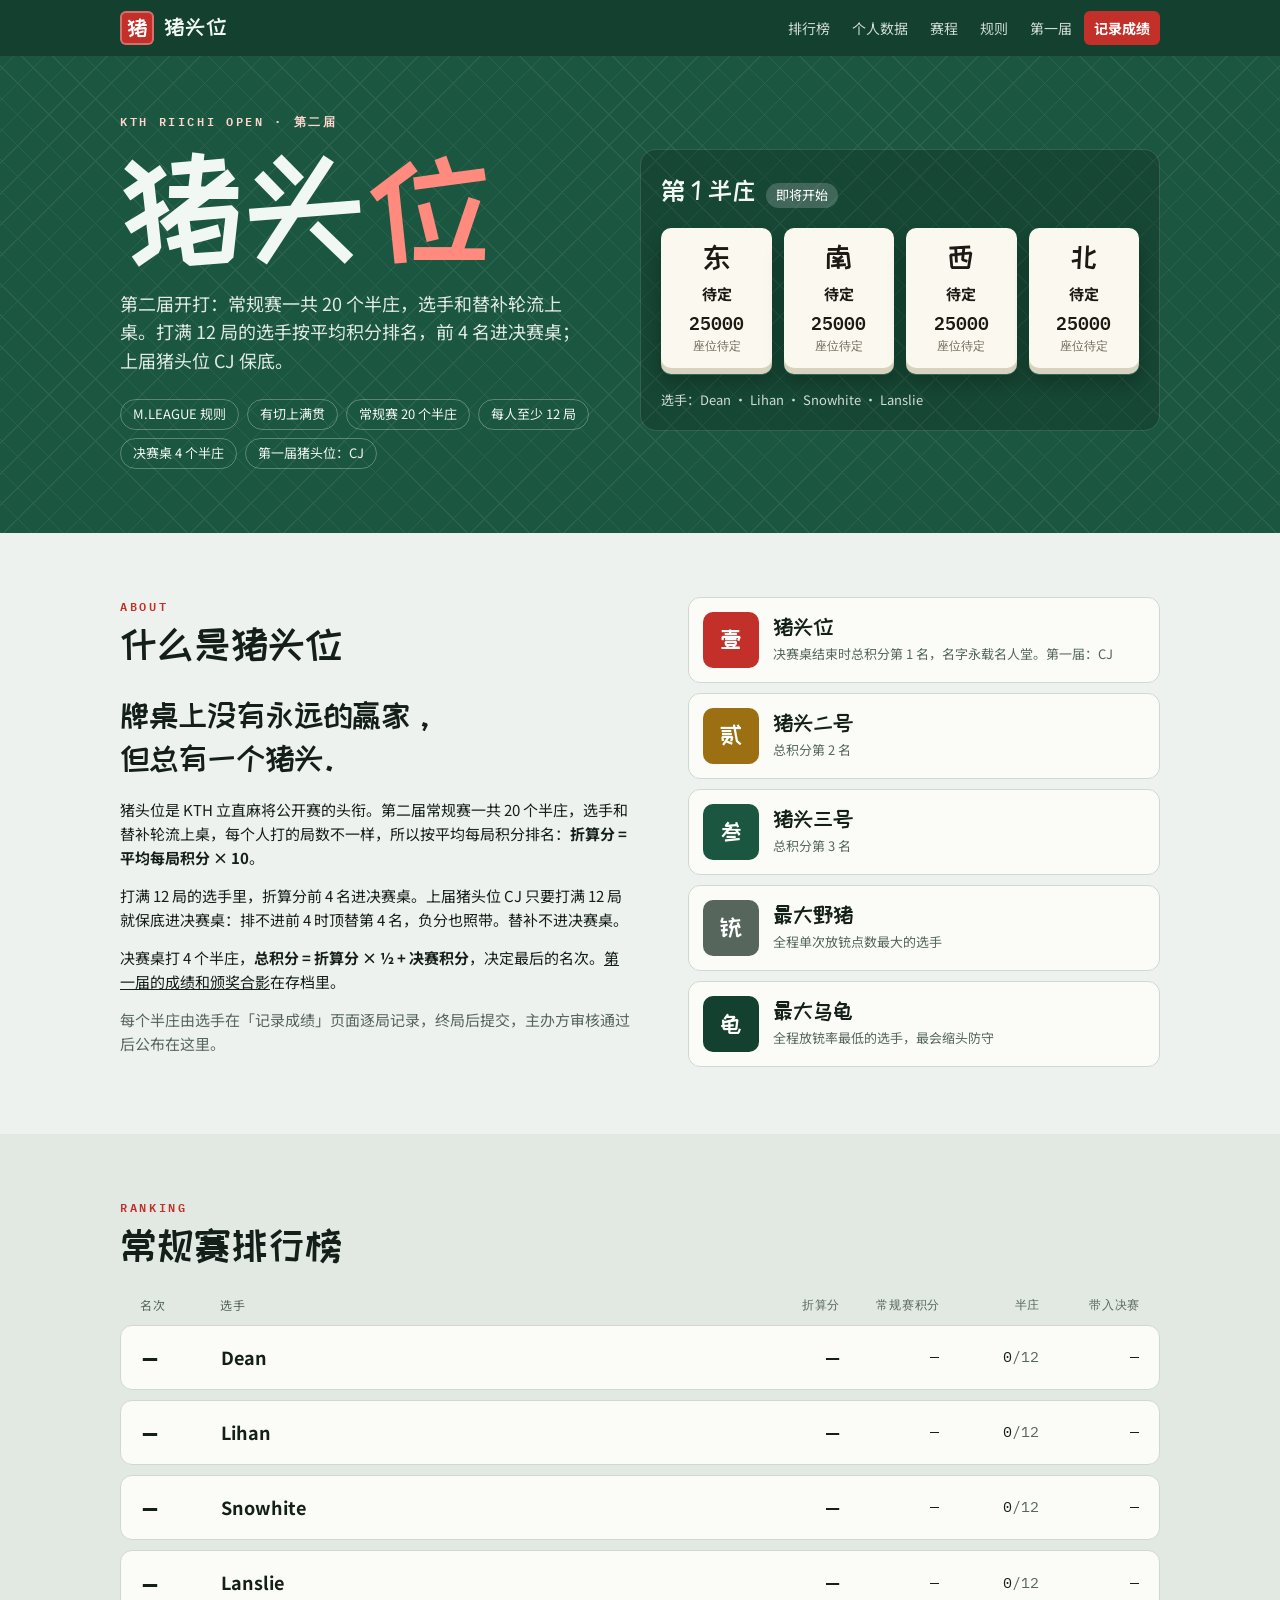
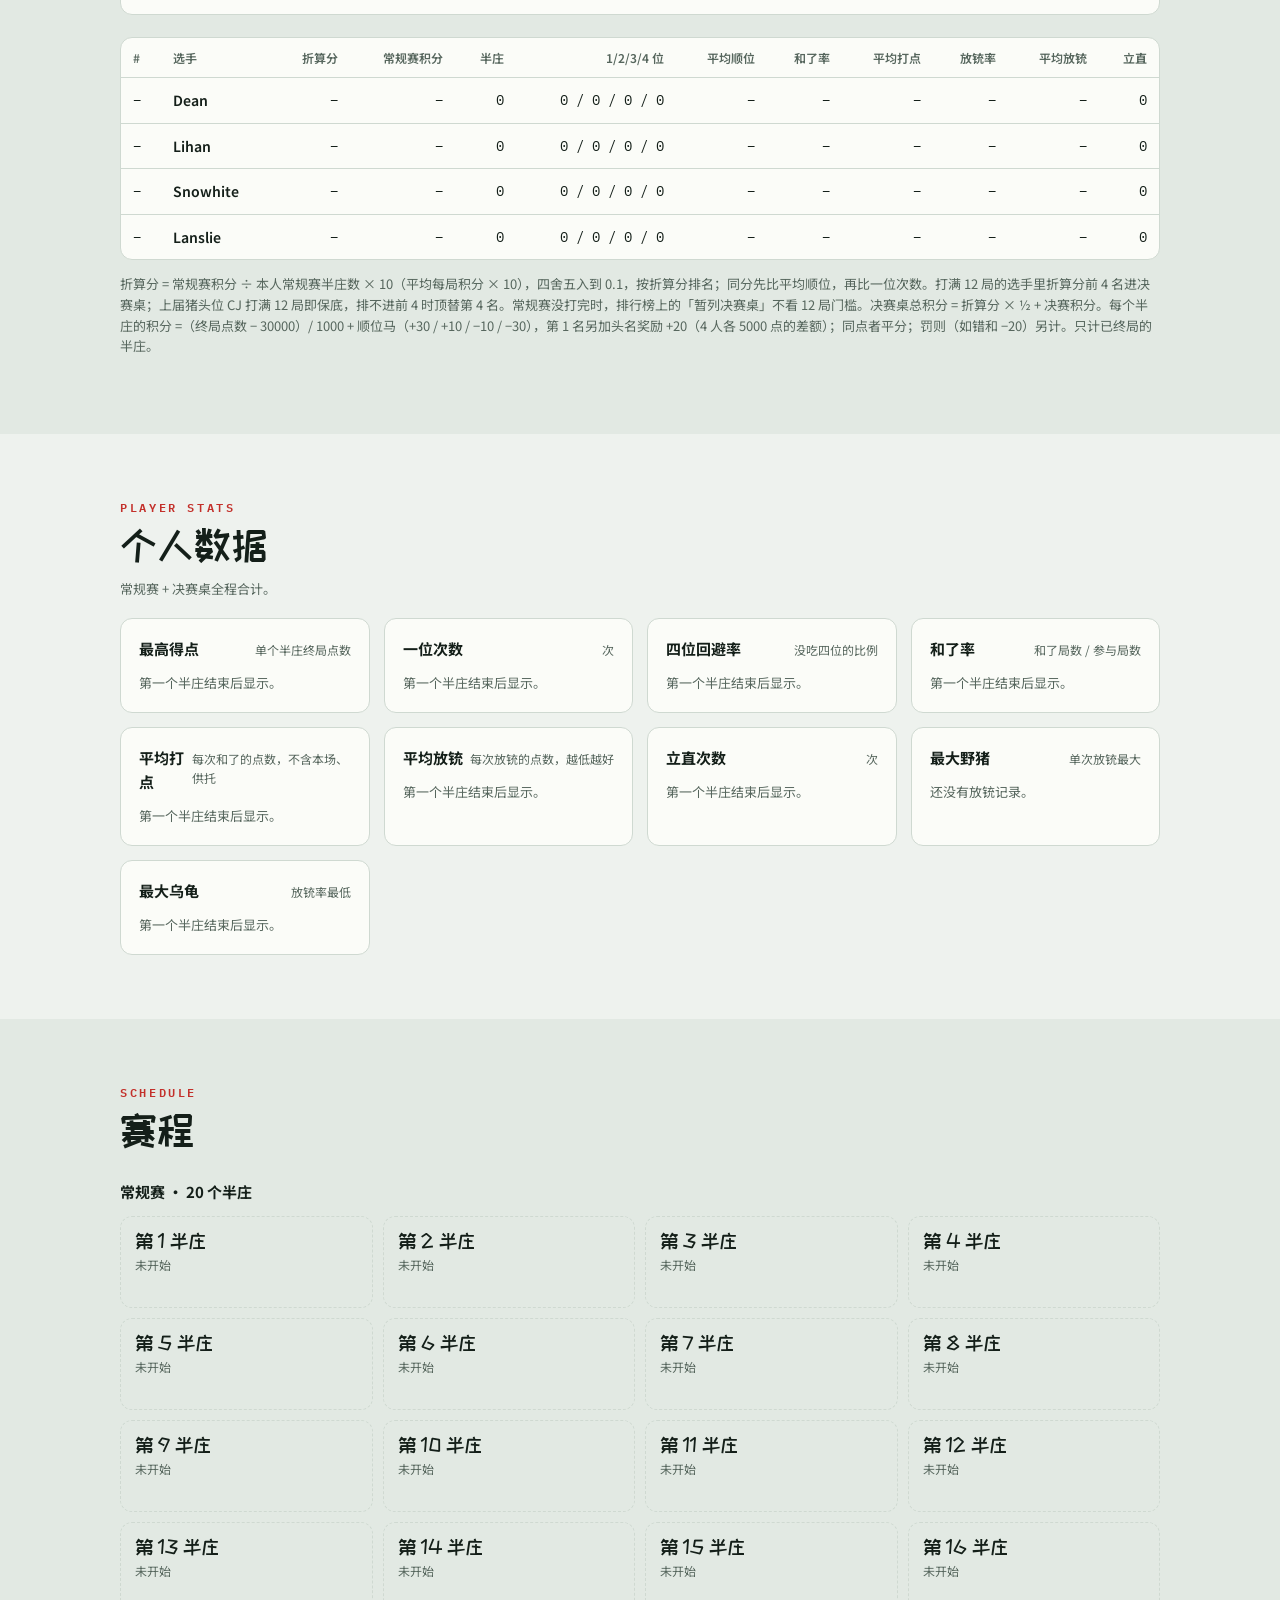
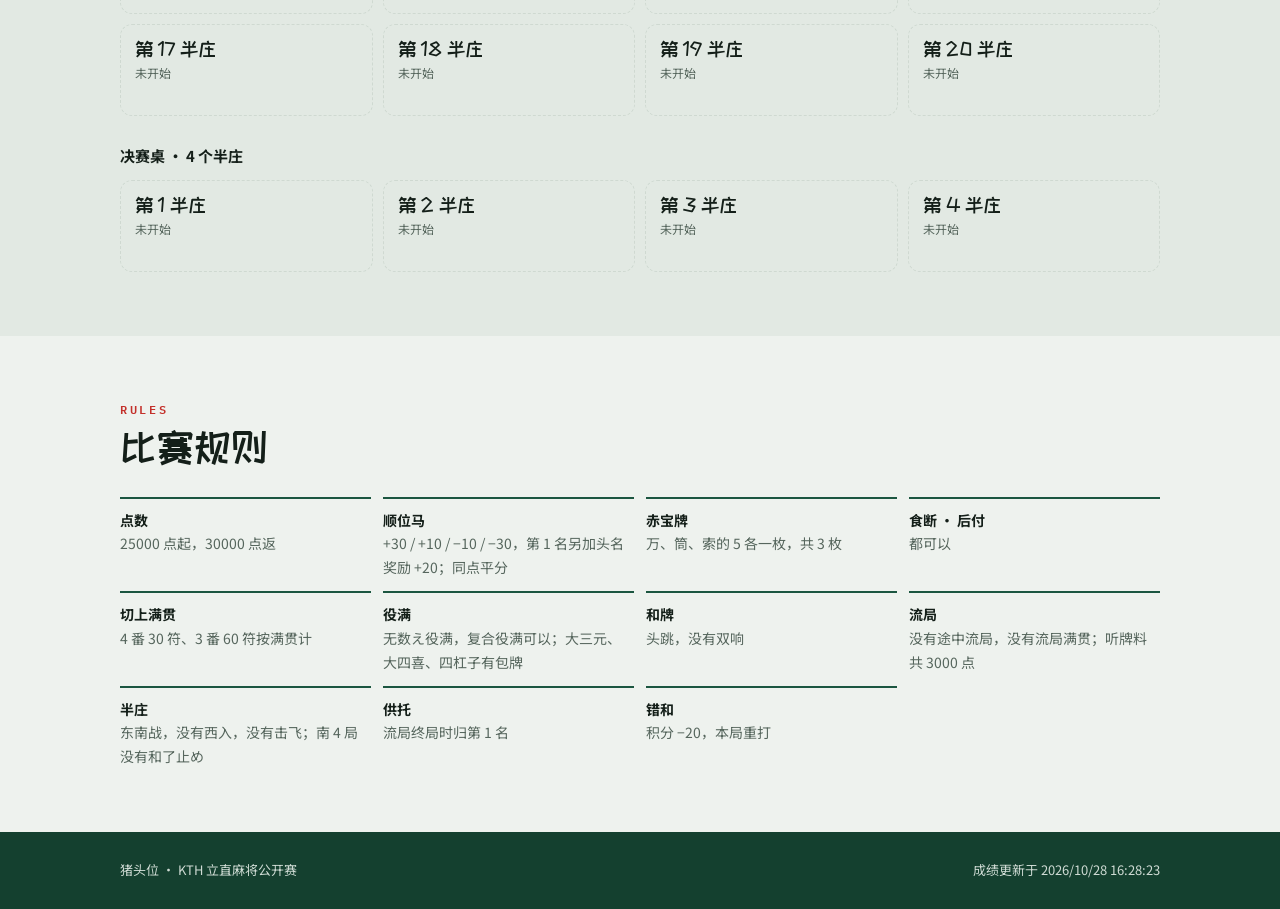
==== commit 5c115d19: "第二届开赛：第一届存档到 s1/，按折算分排名、12 局门槛、CJ 保底、带一半进决赛桌 Co-Authored-By: Claude Opus 5.5 <noreply@anthropic.com>" ====
--- a/index.html
+++ b/index.html
@@ -4,7 +4,7 @@
 <meta charset="utf-8">
 <meta name="viewport" content="width=device-width,initial-scale=1,viewport-fit=cover">
 <title>猪头位 · KTH 立直麻将公开赛</title>
-<meta name="description" content="KTH 立直麻将公开赛「猪头位」官方页面：M.LEAGUE 规则，常规赛 20 个半庄 + 季后赛 4 个半庄，排行榜、个人数据、赛程与牌谱。">
+<meta name="description" content="KTH 立直麻将公开赛「猪头位」第二届：M.LEAGUE 规则，常规赛 20 个半庄、每人至少 12 局，前 4 名进决赛桌，排行榜、个人数据、赛程与牌谱。">
 <link rel="preconnect" href="https://fonts.googleapis.com">
 <link rel="preconnect" href="https://fonts.gstatic.com" crossorigin>
 <link rel="stylesheet" href="https://fonts.googleapis.com/css2?family=ZCOOL+KuaiLe&family=Noto+Sans+SC:wght@400;500;700;900&family=IBM+Plex+Mono:wght@500;600&display=swap">
@@ -105,7 +105,9 @@
 .rrow .pos-n{font-family:var(--mono);font-size:30px;font-weight:600;line-height:1}
 .rrow .pos-n .sub{font-family:var(--body);font-size:13px;font-weight:700;color:var(--muted);border:1px solid var(--line);border-radius:4px;padding:2px 6px}
 .rrow.bk{background:none;border-style:dashed}
+.rrow.fin{box-shadow:inset 5px 0 0 var(--felt)}
 .rrow.r1{border-color:var(--aka);box-shadow:inset 5px 0 0 var(--aka)}
+.rrow .short{font-size:12px;color:var(--muted);font-weight:400}
 .rrow .who{font-weight:700;font-size:18px;display:flex;align-items:center;gap:10px;flex-wrap:wrap;min-width:0}
 .badge{font-family:var(--display);font-weight:400;font-size:13px;padding:1px 8px;border-radius:4px;color:#fff}
 .rrow .v{text-align:right;font-family:var(--mono);font-variant-numeric:tabular-nums}
@@ -218,11 +220,11 @@
 <div class="bar"><div class="in">
   <a class="mark" href="#top" data-home><span class="seal" aria-hidden="true">猪</span><b>猪头位</b></a>
   <nav>
-    <a href="#awards" data-home>颁奖</a>
     <a href="#ranking" data-home>排行榜</a>
     <a href="#stats" data-home>个人数据</a>
     <a href="#schedule" data-home>赛程</a>
     <a href="#rules" data-home>规则</a>
+    <a href="s1/">第一届</a>
     <a href="record.html" class="rec">记录成绩</a>
   </nav>
 </div></div>
@@ -230,21 +232,12 @@
 <div id="home">
   <section class="hero" id="top"><div class="in">
     <div>
-      <div class="eyebrow">KTH RIICHI OPEN · 第一届</div>
+      <div class="eyebrow">KTH RIICHI OPEN · 第二届</div>
       <h1>猪头<span class="r">位</span></h1>
-      <p class="lead">20 个常规赛半庄，4 个季后赛半庄，第一届已经结束。第一代「猪头位」：CJ。</p>
-      <div class="facts"><span>M.LEAGUE 规则</span><span>有切上满贯</span><span>常规赛 20 个半庄</span><span>季后赛 4 个半庄</span><span>KTH 校园</span></div>
+      <p class="lead">第二届开打：常规赛一共 20 个半庄，选手和替补轮流上桌。打满 12 局的选手按平均积分排名，前 4 名进决赛桌；上届猪头位 CJ 保底。</p>
+      <div class="facts"><span>M.LEAGUE 规则</span><span>有切上满贯</span><span>常规赛 20 个半庄</span><span>每人至少 12 局</span><span>决赛桌 4 个半庄</span><span>第一届猪头位：CJ</span></div>
     </div>
     <div class="match" id="match"><div class="head"><b>读取中…</b></div></div>
-  </div></section>
-
-  <section class="band alt" id="awards"><div class="in">
-    <div class="eyebrow">CEREMONY</div>
-    <h2>颁奖</h2>
-    <figure class="photo">
-      <img src="img/awards-2026.jpg" width="1800" height="1586" loading="lazy" alt="第一届猪头位颁奖合影，从左到右：Snowhite、Lihan、CJ、Dean">
-      <figcaption>从左到右：Snowhite（最大野猪）、Lihan（猪头三号）、CJ（猪头位、最大乌龟）、Dean（猪头二号）。</figcaption>
-    </figure>
   </div></section>
 
   <section class="band"><div class="in intro">
@@ -252,11 +245,13 @@
       <div class="eyebrow">ABOUT</div>
       <h2>什么是猪头位</h2>
       <p class="big">牌桌上没有永远的赢家，<br>但总有一个猪头。</p>
-      <p>猪头位是 KTH 立直麻将公开赛的头衔。四位选手按 M.LEAGUE 规则先打完 20 个半庄的常规赛，因为有替补上场，每人场数不同，常规赛积分统一折算到 16 个半庄，再全额带入 4 个半庄的季后赛。季后赛结束时的总积分决定最后的名次。</p>
+      <p>猪头位是 KTH 立直麻将公开赛的头衔。第二届常规赛一共 20 个半庄，选手和替补轮流上桌，每个人打的局数不一样，所以按平均每局积分排名：<b>折算分 = 平均每局积分 × 10</b>。</p>
+      <p>打满 12 局的选手里，折算分前 4 名进决赛桌。上届猪头位 CJ 只要打满 12 局就保底进决赛桌：排不进前 4 时顶替第 4 名，负分也照带。替补不进决赛桌。</p>
+      <p>决赛桌打 4 个半庄，<b>总积分 = 折算分 × ½ + 决赛积分</b>，决定最后的名次。<a href="s1/">第一届的成绩和颁奖合影</a>在存档里。</p>
       <p class="muted">每个半庄由选手在「记录成绩」页面逐局记录，终局后提交，主办方审核通过后公布在这里。</p>
     </div>
     <div class="prizes">
-      <div class="prize"><span class="medal m0">壹</span><div><b>猪头位</b><span class="muted small">季后赛结束时总积分第 1 名，名字永载名人堂</span></div></div>
+      <div class="prize"><span class="medal m0">壹</span><div><b>猪头位</b><span class="muted small">决赛桌结束时总积分第 1 名，名字永载名人堂。第一届：CJ</span></div></div>
       <div class="prize"><span class="medal m1">贰</span><div><b>猪头二号</b><span class="muted small">总积分第 2 名</span></div></div>
       <div class="prize"><span class="medal m2">叁</span><div><b>猪头三号</b><span class="muted small">总积分第 3 名</span></div></div>
       <div class="prize"><span class="medal m3">铳</span><div><b>最大野猪</b><span class="muted small">全程单次放铳点数最大的选手</span></div></div>
@@ -266,34 +261,29 @@
 
   <section class="band alt" id="ranking"><div class="in">
     <div class="eyebrow">RANKING</div>
-    <h2>季后赛排行榜</h2>
+    <h2 id="rankTitle">常规赛排行榜</h2>
     <div class="rank" id="rank"></div>
-    <div class="tablewrap" id="fullWrap" hidden><table>
-      <thead><tr><th>#</th><th>选手</th><th>季后赛积分</th><th>半庄</th><th>1/2/3/4 位</th><th>平均顺位</th><th>和了率</th><th>平均打点</th><th>放铳率</th><th>平均放铳</th><th>立直</th></tr></thead>
-      <tbody id="full"></tbody></table></div>
-    <p class="muted small" style="margin-top:14px">总积分 = 常规赛折算分 + 季后赛积分。常规赛折算分 = 常规赛积分 × 16 / 本人常规赛半庄数（四舍五入到 0.1），全额带入季后赛。每个半庄的积分 =（终局点数 − 30000）/ 1000 + 顺位马（+30 / +10 / −10 / −30），第 1 名另加头名奖励 +20（4 人各 5000 点的差额）；同点者平分；罚则（如错和 −20）另计。只计已终局的半庄。</p>
-    <details class="fold" id="regFold"><summary>常规赛最终成绩<small id="regSum"></small></summary><div class="fold-in">
-      <div class="tablewrap"><table>
-        <thead><tr><th>#</th><th>选手</th><th>常规赛积分</th><th>半庄</th><th>折算 16 场</th><th>1/2/3/4 位</th><th>平均顺位</th><th>和了率</th><th>平均打点</th><th>放铳率</th><th>平均放铳</th><th>立直</th></tr></thead>
-        <tbody id="fullReg"></tbody></table></div>
+    <div class="tablewrap" id="fullWrap"><table><thead id="fullHead"></thead><tbody id="full"></tbody></table></div>
+    <p class="muted small" style="margin-top:14px">折算分 = 常规赛积分 ÷ 本人常规赛半庄数 × 10（平均每局积分 × 10），四舍五入到 0.1，按折算分排名；同分先比平均顺位，再比一位次数。打满 12 局的选手里折算分前 4 名进决赛桌；上届猪头位 CJ 打满 12 局即保底，排不进前 4 时顶替第 4 名。常规赛没打完时，排行榜上的「暂列决赛桌」不看 12 局门槛。决赛桌总积分 = 折算分 × ½ + 决赛积分。每个半庄的积分 =（终局点数 − 30000）/ 1000 + 顺位马（+30 / +10 / −10 / −30），第 1 名另加头名奖励 +20（4 人各 5000 点的差额）；同点者平分；罚则（如错和 −20）另计。只计已终局的半庄。</p>
+    <details class="fold" id="regFold" hidden><summary>常规赛最终成绩<small id="regSum"></small></summary><div class="fold-in">
+      <div class="tablewrap"><table><thead id="fullRegHead"></thead><tbody id="fullReg"></tbody></table></div>
     </div></details>
   </div></section>
 
   <section class="band" id="stats"><div class="in">
     <div class="eyebrow">PLAYER STATS</div>
     <h2>个人数据</h2>
-    <p class="muted small" style="margin:-16px 0 18px">常规赛 + 季后赛全程合计。</p>
+    <p class="muted small" style="margin:-16px 0 18px">常规赛 + 决赛桌全程合计。</p>
     <div class="stats" id="statcards"></div>
   </div></section>
 
   <section class="band alt" id="schedule"><div class="in">
     <div class="eyebrow">SCHEDULE</div>
     <h2>赛程</h2>
-    <h3>季后赛</h3>
+    <h3>常规赛 · 20 个半庄</h3>
+    <div class="sched" id="schedReg"></div>
+    <h3 style="margin-top:28px">决赛桌 · 4 个半庄</h3>
     <div class="sched" id="sched"></div>
-    <details class="fold"><summary>常规赛 20 个半庄<small>已结束</small></summary><div class="fold-in">
-      <div class="sched" id="schedReg"></div>
-    </div></details>
     <details class="fold" id="casualFold" hidden><summary>娱乐局<small id="casualSum"></small></summary><div class="fold-in">
       <div class="sched" id="schedCasual"></div>
     </div></details>
@@ -366,27 +356,37 @@
   return { list, worst };
 }
 const r1 = v => Math.round(v * 10) / 10;
-// 替补不参与头衔排名，排在最后
-const rankSort = key => (a, b) => a.backup - b.backup || (b.n + (b.reg ? b.reg.n : 0) > 0) - (a.n + (a.reg ? a.reg.n : 0) > 0) || b[key] - a[key] || (a.avg ?? 9) - (b.avg ?? 9);
+// 替补、客人排在最后；有成绩的排在没成绩的前面
+const byKey = key => (a, b) => a.backup - b.backup || (b.n > 0) - (a.n > 0) || b[key] - a[key] || (a.avg ?? 9) - (b.avg ?? 9) || b.ranks[0] - a.ranks[0];
 
 function stats() {
-  const reg = tally(S.games.filter(g => !g.stage)).list, all = tally(S.games.filter(g => !isCasual(g)));
-  for (const x of reg) x.carry = x.n ? r1(x.pt * NORM / x.n) : 0;
-  const list = tally(S.games.filter(isPO)).list.map(x => {
-    const r = reg.find(y => y.id === x.id);
+  const regGames = S.games.filter(g => !g.stage), poGames = S.games.filter(isPO);
+  const regOver = poGames.length > 0 || regGames.filter(g => replay(g).done).length >= TOTAL;
+  const reg = tally(regGames).list;
+  for (const x of reg) { x.norm = x.n ? r1(x.pt * NORM / x.n) : 0; x.carry = r1(x.norm * CARRY); x.short = regOver && !x.backup && x.n < MIN; }
+  reg.sort((a, b) => a.backup - b.backup || a.short - b.short || byKey('norm')(a, b));   // 常规赛打完后，未满 MIN 局的排在合格选手后面，不给名次
+  // 决赛桌：非替补里按折算分取前 FINAL 名（常规赛打完后要满 MIN 局）；SEED 合格但排不进时顶替最后一席
+  const pool = reg.filter(x => !x.backup && x.n > 0 && (!regOver || x.n >= MIN));
+  const top = pool.slice(0, FINAL), seed = pool.find(x => x.id === SEED);
+  const seats = seed && !top.includes(seed) ? [...top.slice(0, FINAL - 1), seed] : top;
+  for (const x of reg) { x.final = seats.includes(x); x.viaSeed = x === seed && !top.includes(seed); }
+  const po = tally(poGames).list;
+  const list = reg.filter(r => r.final || po.find(y => y.id === r.id).n).map(r => {
+    const x = po.find(y => y.id === r.id);
     return { ...x, reg: r, carry: r.carry, total: r1(r.carry + x.pt) };
-  });
-  list.sort(rankSort('total')); reg.sort(rankSort('pt')); all.list.sort(rankSort('pt'));
-  // 客人只打娱乐局时不出现在排行榜和个人数据里；打过正式比赛则和替补一样列在最后
+  }).sort(byKey('total'));
+  const all = tally(S.games.filter(g => !isCasual(g)));
+  all.list.sort(byKey('pt'));
+  // 客人只打娱乐局时不出现在排行榜和个人数据里
   const seen = x => !x.guest || x.n || (x.reg && x.reg.n);
-  return { list: list.filter(seen), reg: reg.filter(seen), all: all.list.filter(seen), worst: all.worst };
+  return { list, reg: reg.filter(seen), all: all.list.filter(seen), worst: all.worst, regOver, playoff: poGames.length > 0 };
 }
 
 function renderMatch() {
   const el = document.getElementById('match');
   if (!S.games.length) {
     el.innerHTML = `<div class="head"><b>第 1 半庄</b><span class="st done">即将开始</span></div>
-      <div class="tiles">${S.roster.filter(p => !p.backup && !p.guest).slice(0, 4).map((p, i) => `<div class="tile"><div class="w">${WINDS[i]}</div><div class="n">${esc(p.name)}</div><div class="s">${START}</div><div class="p">座位待定</div></div>`).join('')}</div>
+      <div class="tiles">${WINDS.map(w => `<div class="tile"><div class="w">${w}</div><div class="n">待定</div><div class="s">${START}</div><div class="p">座位待定</div></div>`).join('')}</div>
       <div class="foot"><span>选手：${S.roster.filter(p => !p.backup && !p.guest).map(p => esc(p.name)).join(' · ') || '待定'}${S.roster.some(p => p.backup) ? ` · 替补：${S.roster.filter(p => p.backup).map(p => esc(p.name)).join('、')}` : ''}</span></div>`;
     return;
   }
@@ -405,30 +405,49 @@
     <div class="foot"><span>已记录 ${(g.hands || []).length} 局</span><button class="link" data-game="${esc(g.id)}">查看牌谱 →</button></div>`;
 }
 
+const badge = (t, c) => `<span class="badge" style="background:${c}">${t}</span>`;
+const dist = x => x.n ? `<div class="bars" title="1/2/3/4 位次数">${x.ranks.map((c, k) => `<i style="width:${c / x.n * 100}%;background:${['var(--aka)', 'var(--gold)', 'var(--felt)', 'var(--muted)'][k]}"></i>`).join('')}</div>` : '';
+
+function renderRegRank(reg, regOver) {
+  const el = document.getElementById('rank');
+  if (!reg.length) { el.innerHTML = `<div class="empty">还没有选手。</div>`; return; }
+  const head = `<div class="rrow h"><span>名次</span><span>选手</span><span class="v">折算分</span><span class="v hide-s">常规赛积分</span><span class="v hide-s">半庄</span><span class="v hide-s">带入决赛</span></div>`;
+  el.innerHTML = head + reg.map((x, i) => {
+    const tags = (x.final ? badge(regOver ? '决赛桌' : '暂列决赛桌', 'var(--felt)') : '') + (x.id === SEED ? badge(x.viaSeed ? '上届猪头位 · 保底' : '上届猪头位', 'var(--aka)') : '')
+      + (x.short ? `<span class="short">未满 ${MIN} 局</span>` : '');
+    return `<div class="rrow ${x.backup ? 'bk' : x.n && i === 0 ? 'r1' : x.final ? 'fin' : ''}">
+      <span class="pos-n">${x.backup ? `<span class="sub">${x.guest ? '客人' : '替补'}</span>` : x.n && !x.short ? i + 1 : '–'}</span>
+      <div><div class="who">${esc(x.name)}${tags}</div>
+        <div class="muted small num show-s">${x.n} 局 · 常规赛 ${fmtPt(x.pt)}${x.backup || x.short ? '' : ` · 带入 ${fmtPt(x.carry)}`}</div>${dist(x)}</div>
+      <span class="v pt ${sign(x.norm)}">${x.n ? fmtPt(x.norm) : '—'}</span>
+      <span class="v hide-s ${sign(x.pt)}">${x.n ? fmtPt(x.pt) : '—'}</span>
+      <span class="v hide-s">${x.n}${x.n < MIN && !x.backup ? `<span class="muted">/${MIN}</span>` : ''}</span>
+      <span class="v hide-s ${sign(x.carry)}">${x.n && !x.backup && !x.short ? fmtPt(x.carry) : '—'}</span>
+    </div>`;
+  }).join('');
+}
+
 function renderRank(list) {
   const el = document.getElementById('rank');
-  if (!list.length) { el.innerHTML = `<div class="empty">还没有选手。</div>`; return; }
-  const head = `<div class="rrow h"><span>名次</span><span>选手</span><span class="v">总积分</span><span class="v hide-s">常规赛折算</span><span class="v hide-s">季后赛</span><span class="v hide-s">季后赛半庄</span></div>`;
-  el.innerHTML = head + list.map((x, i) => {
-    const any = x.n || x.reg.n;
-    const dist = x.n ? `<div class="bars" title="1/2/3/4 位次数">${x.ranks.map((c, k) => `<i style="width:${c / x.n * 100}%;background:${['var(--aka)', 'var(--gold)', 'var(--felt)', 'var(--muted)'][k]}"></i>`).join('')}</div>` : '';
-    return `<div class="rrow ${x.backup ? 'bk' : any && i === 0 ? 'r1' : ''}">
-      <span class="pos-n">${x.backup ? `<span class="sub">${x.guest ? '客人' : '替补'}</span>` : any ? i + 1 : '–'}</span>
-      <div><div class="who">${esc(x.name)}${any && i < 3 && !x.backup ? `<span class="badge" style="background:${MEDAL[i]}">${TITLES[i]}</span>` : ''}</div>
-        <div class="muted small num show-s">常规赛 ${fmtPt(x.carry)} · 季后赛 ${fmtPt(x.pt)}（${x.n}/${PLAYOFF}）</div>${dist}</div>
-      <span class="v pt ${sign(x.total)}">${any ? fmtPt(x.total) : '—'}</span>
-      <span class="v hide-s ${sign(x.carry)}">${x.reg.n ? fmtPt(x.carry) : '—'}</span>
+  const head = `<div class="rrow h"><span>名次</span><span>选手</span><span class="v">总积分</span><span class="v hide-s">常规赛带入</span><span class="v hide-s">决赛</span><span class="v hide-s">决赛半庄</span></div>`;
+  el.innerHTML = head + list.map((x, i) => `<div class="rrow ${i === 0 ? 'r1' : ''}">
+      <span class="pos-n">${i + 1}</span>
+      <div><div class="who">${esc(x.name)}${i < 3 && x.n ? badge(TITLES[i], MEDAL[i]) : ''}${x.id === SEED ? badge('上届猪头位', 'var(--aka)') : ''}</div>
+        <div class="muted small num show-s">常规赛带入 ${fmtPt(x.carry)} · 决赛 ${fmtPt(x.pt)}（${x.n}/${PLAYOFF}）</div>${dist(x)}</div>
+      <span class="v pt ${sign(x.total)}">${fmtPt(x.total)}</span>
+      <span class="v hide-s ${sign(x.carry)}">${fmtPt(x.carry)}</span>
       <span class="v hide-s ${sign(x.pt)}">${x.n ? fmtPt(x.pt) : '—'}</span>
       <span class="v hide-s">${x.n}/${PLAYOFF}</span>
-    </div>`;
-  }).join('');
-}
-
-function renderFull(id, list, norm) {
+    </div>`).join('');
+}
+
+function renderFull(id, list, reg) {
+  document.getElementById(id + 'Head').innerHTML = `<tr><th>#</th><th>选手</th>${reg ? '<th>折算分</th><th>常规赛积分</th>' : '<th>决赛积分</th>'}<th>半庄</th><th>1/2/3/4 位</th><th>平均顺位</th><th>和了率</th><th>平均打点</th><th>放铳率</th><th>平均放铳</th><th>立直</th></tr>`;
   document.getElementById(id).innerHTML = list.map((x, i) => `<tr>
-    <td>${x.backup ? (x.guest ? '客人' : '替补') : x.n ? i + 1 : '–'}</td><td>${esc(x.name)}${x.backup ? `<span class="muted">（${x.guest ? '客人' : '替补'}）</span>` : ''}</td>
-    <td class="${sign(x.pt)}"><b>${x.n ? fmtPt(x.pt) : '–'}</b></td>
-    <td>${x.n}</td>${norm ? `<td class="${sign(x.carry)}">${x.n ? fmtPt(x.carry) : '–'}</td>` : ''}<td>${x.ranks.join(' / ')}</td>
+    <td>${x.backup ? (x.guest ? '客人' : '替补') : x.n && !x.short ? i + 1 : '–'}</td><td>${esc(x.name)}${x.backup ? `<span class="muted">（${x.guest ? '客人' : '替补'}）</span>` : ''}</td>
+    ${reg ? `<td class="${sign(x.norm)}"><b>${x.n ? fmtPt(x.norm) : '–'}</b></td>` : ''}
+    <td class="${sign(x.pt)}">${reg ? '' : '<b>'}${x.n ? fmtPt(x.pt) : '–'}${reg ? '' : '</b>'}</td>
+    <td>${x.n}</td><td>${x.ranks.join(' / ')}</td>
     <td>${x.avg != null ? x.avg.toFixed(2) : '–'}</td>
     <td>${x.hands ? (x.win / x.hands * 100).toFixed(1) + '%' : '–'}</td>
     <td>${x.avgWin != null ? Math.round(x.avgWin).toLocaleString('en-US') : '–'}</td>
@@ -539,14 +558,19 @@
     document.getElementById('match').innerHTML = `<div class="head"><b>成绩暂时读不出来</b></div><p class="small">请稍后刷新页面。</p>`;
     return;
   }
-  const { list, reg, all, worst } = stats();
+  const { list, reg, all, worst, regOver, playoff } = stats();
   const po = S.games.filter(isPO), regGames = S.games.filter(g => !g.stage);
-  renderMatch(); renderRank(list);
-  document.getElementById('fullWrap').hidden = !po.length; renderFull('full', list, false);
-  renderFull('fullReg', reg, true);
-  document.getElementById('regSum').textContent = `${regGames.length} 个半庄 · ` + reg.filter(x => x.n && !x.backup).map(x => `${x.name} ${fmtPt(x.carry)}`).join(' · ');
+  renderMatch();
+  document.getElementById('rankTitle').textContent = playoff ? '决赛桌排行榜' : '常规赛排行榜';
+  if (playoff) {
+    renderRank(list); renderFull('full', list, false); renderFull('fullReg', reg, true);
+    document.getElementById('regFold').hidden = false;
+    document.getElementById('regSum').textContent = `${regGames.length} 个半庄 · ` + reg.filter(x => x.final).map(x => `${x.name} ${fmtPt(x.norm)}`).join(' · ');
+  } else {
+    renderRegRank(reg, regOver); renderFull('full', reg, true);
+  }
   renderStats(all, worst);
-  renderSched('sched', po, PLAYOFF); renderSched('schedReg', regGames, TOTAL); renderCasual(S.games.filter(isCasual));
+  renderSched('schedReg', regGames, TOTAL); renderSched('sched', po, PLAYOFF); renderCasual(S.games.filter(isCasual));
   if (S.syncedAt) document.getElementById('synced').textContent = `成绩更新于 ${new Date(S.syncedAt).toLocaleString('zh-CN', { hour12: false })}`;
 })();
 </script>
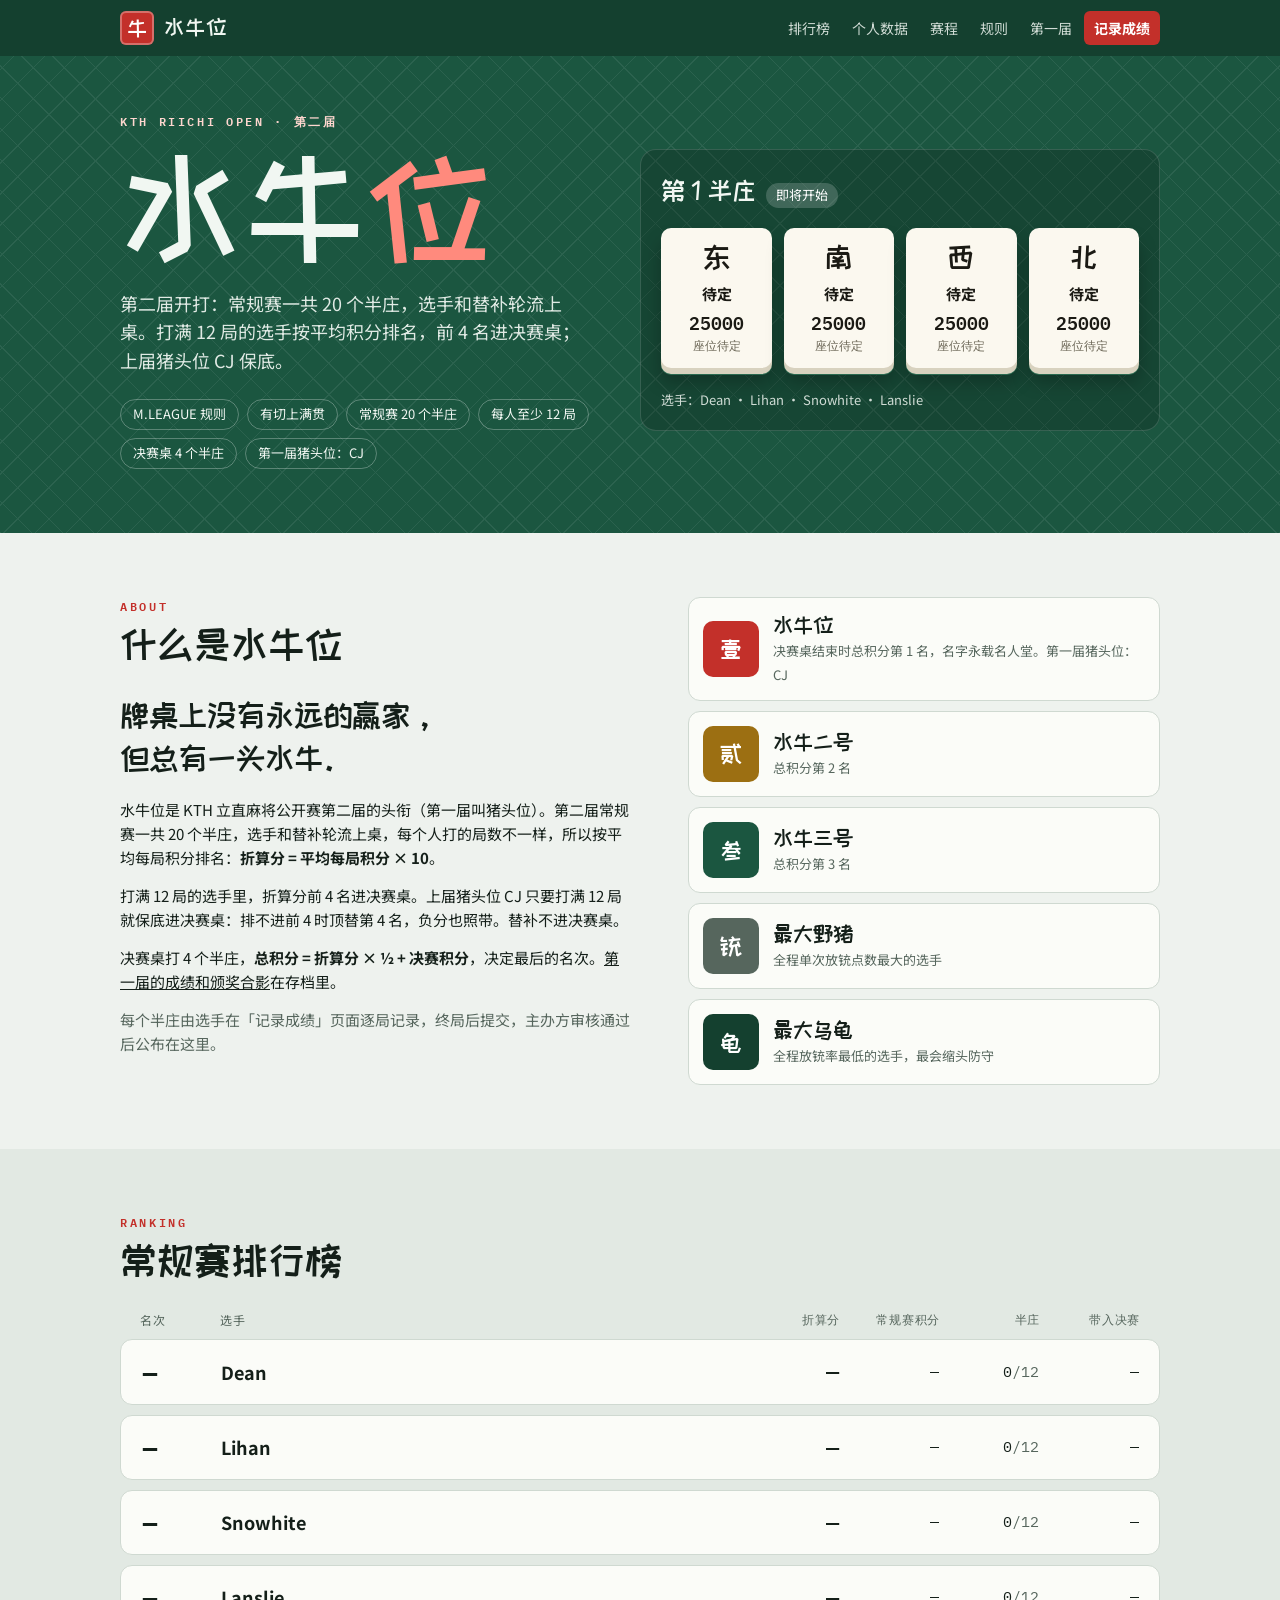
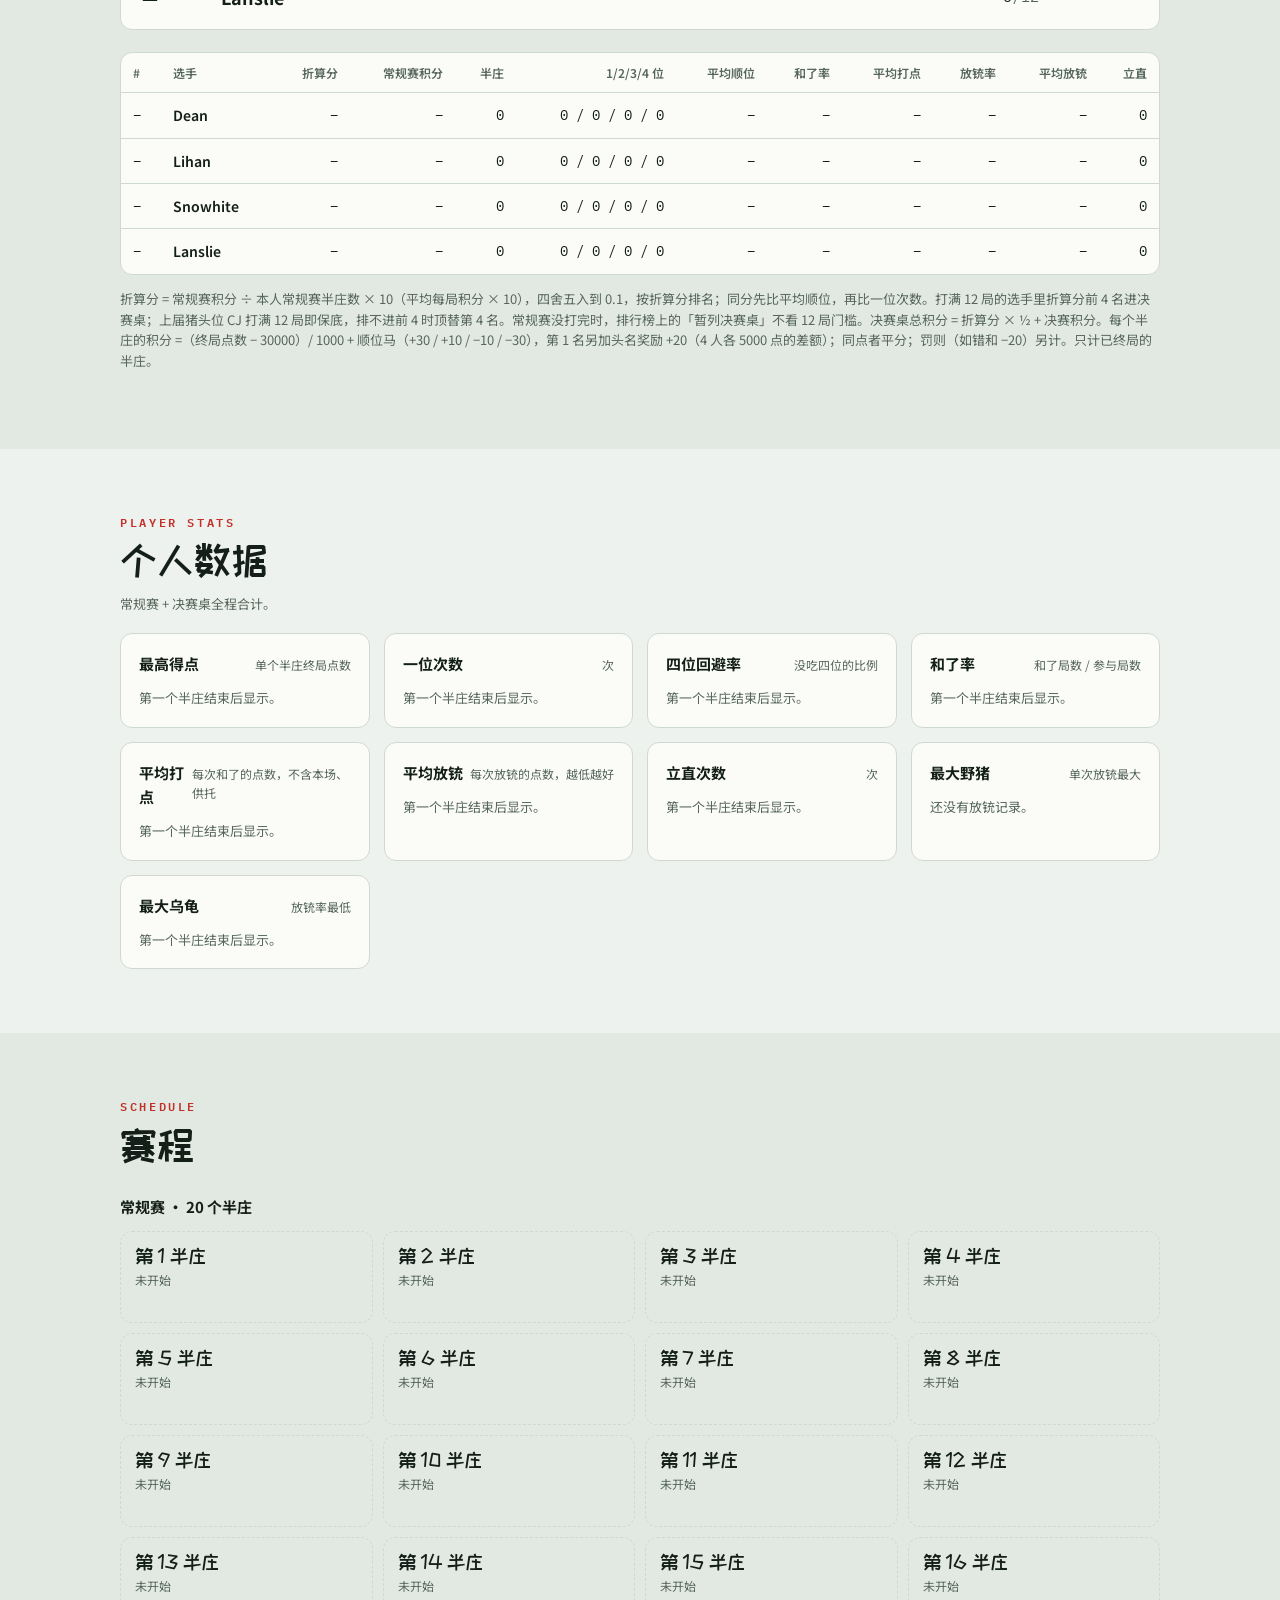
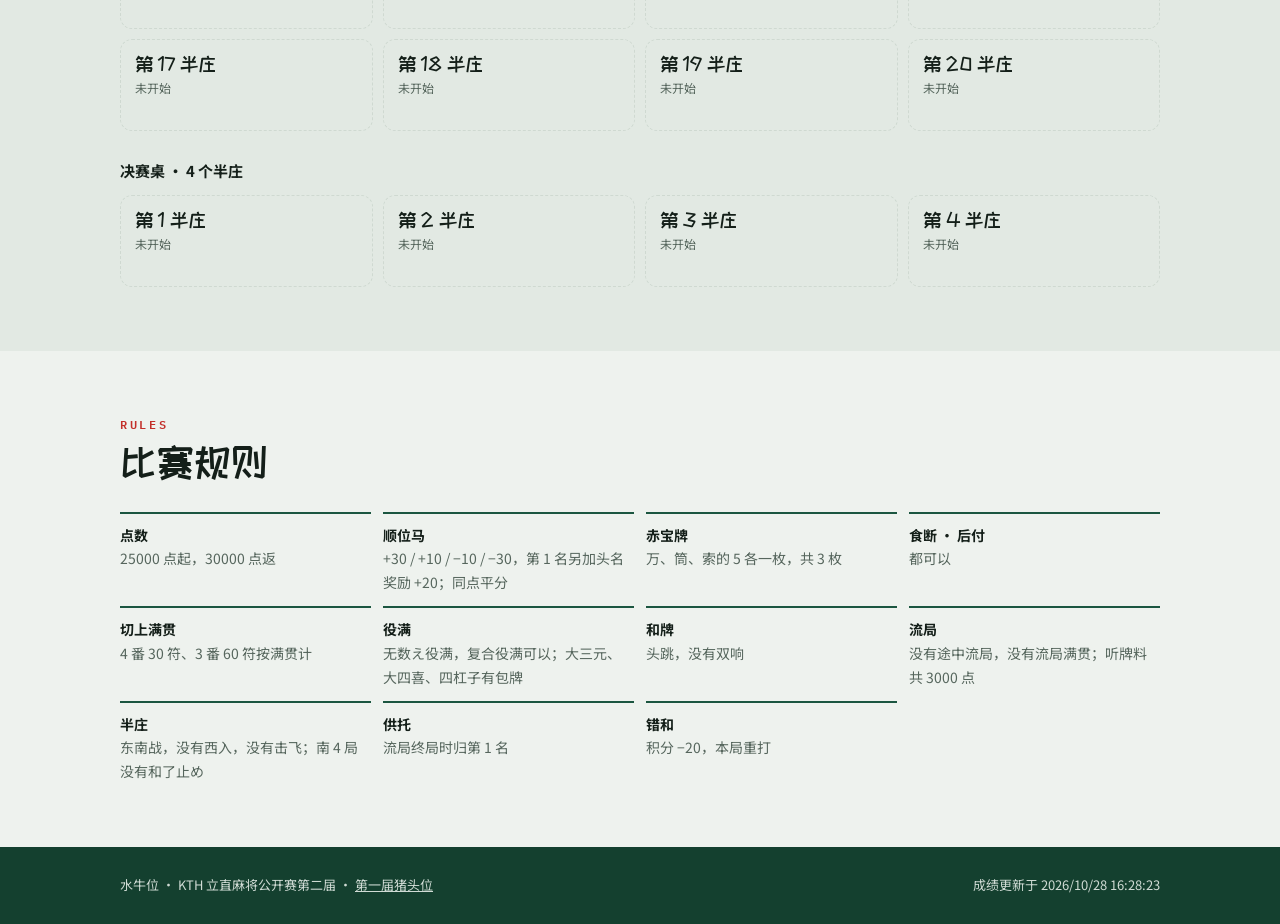
==== commit 747ce14f: "第二届头衔改名为水牛位（第一届存档仍叫猪头位） Co-Authored-By: Claude Opus 5.5 <noreply@anthropic.com>" ====
--- a/index.html
+++ b/index.html
@@ -3,8 +3,8 @@
 <head>
 <meta charset="utf-8">
 <meta name="viewport" content="width=device-width,initial-scale=1,viewport-fit=cover">
-<title>猪头位 · KTH 立直麻将公开赛</title>
-<meta name="description" content="KTH 立直麻将公开赛「猪头位」第二届：M.LEAGUE 规则，常规赛 20 个半庄、每人至少 12 局，前 4 名进决赛桌，排行榜、个人数据、赛程与牌谱。">
+<title>水牛位 · KTH 立直麻将公开赛第二届</title>
+<meta name="description" content="KTH 立直麻将公开赛第二届「水牛位」：M.LEAGUE 规则，常规赛 20 个半庄、每人至少 12 局，前 4 名进决赛桌，排行榜、个人数据、赛程与牌谱。">
 <link rel="preconnect" href="https://fonts.googleapis.com">
 <link rel="preconnect" href="https://fonts.gstatic.com" crossorigin>
 <link rel="stylesheet" href="https://fonts.googleapis.com/css2?family=ZCOOL+KuaiLe&family=Noto+Sans+SC:wght@400;500;700;900&family=IBM+Plex+Mono:wght@500;600&display=swap">
@@ -218,7 +218,7 @@
 </head>
 <body>
 <div class="bar"><div class="in">
-  <a class="mark" href="#top" data-home><span class="seal" aria-hidden="true">猪</span><b>猪头位</b></a>
+  <a class="mark" href="#top" data-home><span class="seal" aria-hidden="true">牛</span><b>水牛位</b></a>
   <nav>
     <a href="#ranking" data-home>排行榜</a>
     <a href="#stats" data-home>个人数据</a>
@@ -233,7 +233,7 @@
   <section class="hero" id="top"><div class="in">
     <div>
       <div class="eyebrow">KTH RIICHI OPEN · 第二届</div>
-      <h1>猪头<span class="r">位</span></h1>
+      <h1>水牛<span class="r">位</span></h1>
       <p class="lead">第二届开打：常规赛一共 20 个半庄，选手和替补轮流上桌。打满 12 局的选手按平均积分排名，前 4 名进决赛桌；上届猪头位 CJ 保底。</p>
       <div class="facts"><span>M.LEAGUE 规则</span><span>有切上满贯</span><span>常规赛 20 个半庄</span><span>每人至少 12 局</span><span>决赛桌 4 个半庄</span><span>第一届猪头位：CJ</span></div>
     </div>
@@ -243,17 +243,17 @@
   <section class="band"><div class="in intro">
     <div>
       <div class="eyebrow">ABOUT</div>
-      <h2>什么是猪头位</h2>
-      <p class="big">牌桌上没有永远的赢家，<br>但总有一个猪头。</p>
-      <p>猪头位是 KTH 立直麻将公开赛的头衔。第二届常规赛一共 20 个半庄，选手和替补轮流上桌，每个人打的局数不一样，所以按平均每局积分排名：<b>折算分 = 平均每局积分 × 10</b>。</p>
+      <h2>什么是水牛位</h2>
+      <p class="big">牌桌上没有永远的赢家，<br>但总有一头水牛。</p>
+      <p>水牛位是 KTH 立直麻将公开赛第二届的头衔（第一届叫猪头位）。第二届常规赛一共 20 个半庄，选手和替补轮流上桌，每个人打的局数不一样，所以按平均每局积分排名：<b>折算分 = 平均每局积分 × 10</b>。</p>
       <p>打满 12 局的选手里，折算分前 4 名进决赛桌。上届猪头位 CJ 只要打满 12 局就保底进决赛桌：排不进前 4 时顶替第 4 名，负分也照带。替补不进决赛桌。</p>
       <p>决赛桌打 4 个半庄，<b>总积分 = 折算分 × ½ + 决赛积分</b>，决定最后的名次。<a href="s1/">第一届的成绩和颁奖合影</a>在存档里。</p>
       <p class="muted">每个半庄由选手在「记录成绩」页面逐局记录，终局后提交，主办方审核通过后公布在这里。</p>
     </div>
     <div class="prizes">
-      <div class="prize"><span class="medal m0">壹</span><div><b>猪头位</b><span class="muted small">决赛桌结束时总积分第 1 名，名字永载名人堂。第一届：CJ</span></div></div>
-      <div class="prize"><span class="medal m1">贰</span><div><b>猪头二号</b><span class="muted small">总积分第 2 名</span></div></div>
-      <div class="prize"><span class="medal m2">叁</span><div><b>猪头三号</b><span class="muted small">总积分第 3 名</span></div></div>
+      <div class="prize"><span class="medal m0">壹</span><div><b>水牛位</b><span class="muted small">决赛桌结束时总积分第 1 名，名字永载名人堂。第一届猪头位：CJ</span></div></div>
+      <div class="prize"><span class="medal m1">贰</span><div><b>水牛二号</b><span class="muted small">总积分第 2 名</span></div></div>
+      <div class="prize"><span class="medal m2">叁</span><div><b>水牛三号</b><span class="muted small">总积分第 3 名</span></div></div>
       <div class="prize"><span class="medal m3">铳</span><div><b>最大野猪</b><span class="muted small">全程单次放铳点数最大的选手</span></div></div>
       <div class="prize"><span class="medal m4">龟</span><div><b>最大乌龟</b><span class="muted small">全程放铳率最低的选手，最会缩头防守</span></div></div>
     </div>
@@ -311,7 +311,7 @@
 <main id="detail" hidden><div class="in" id="detailIn"></div></main>
 
 <footer><div class="in">
-  <span>猪头位 · KTH 立直麻将公开赛</span>
+  <span>水牛位 · KTH 立直麻将公开赛第二届 · <a href="s1/">第一届猪头位</a></span>
   <span id="synced"></span>
 </div></footer>
 
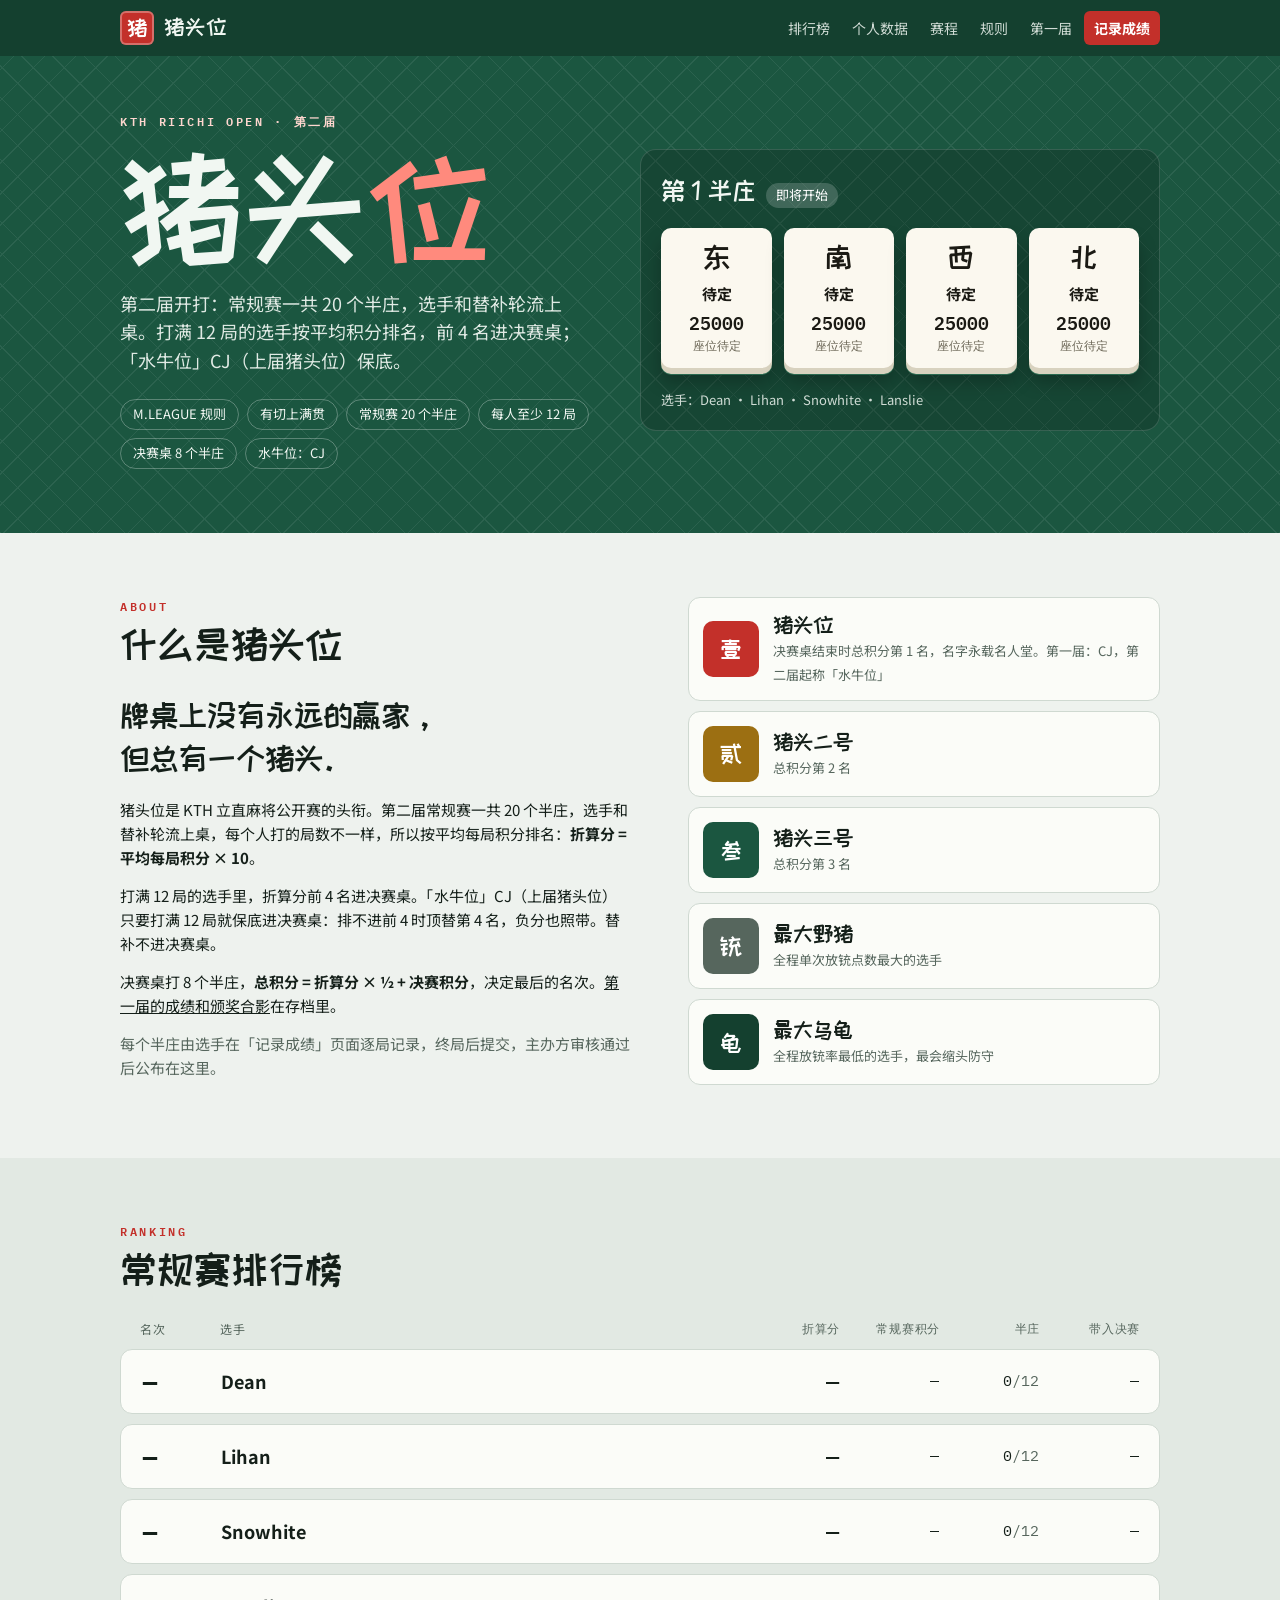
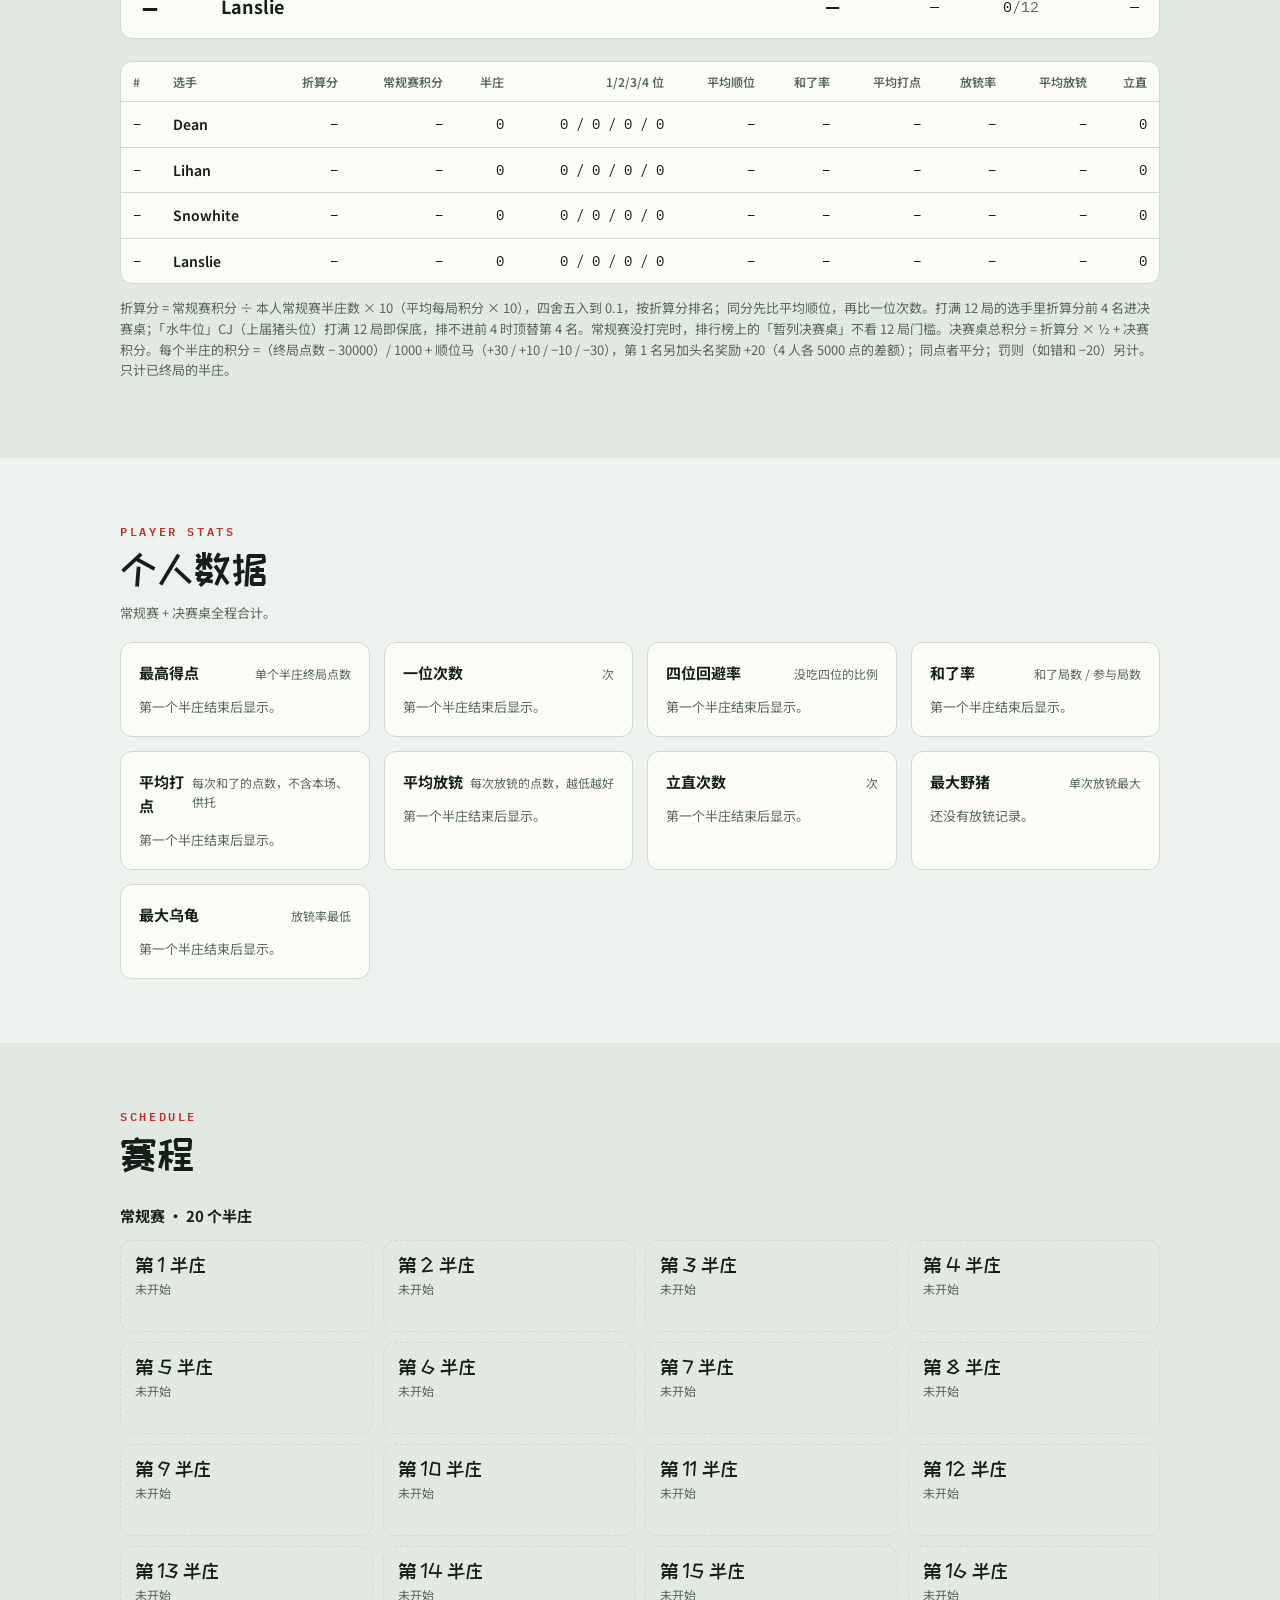
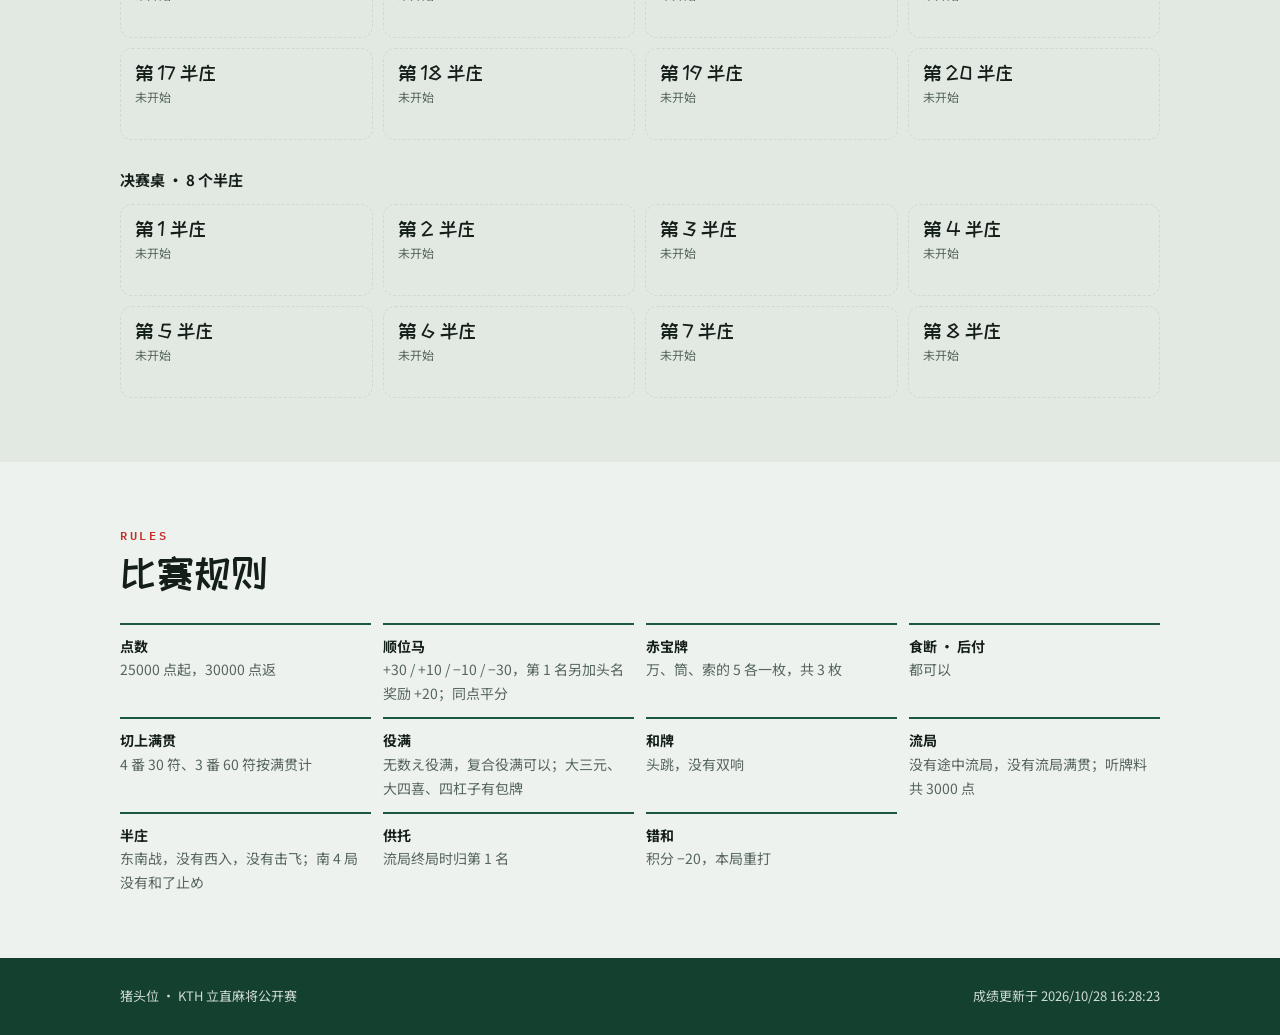
==== commit 696e9a35: "第二届：比赛仍叫猪头位，「水牛位」是 CJ 的称号；决赛桌 8 个半庄；Estelle 替补，Max 不参赛 Co-Authored-By: Claude Opus 5.5 <noreply@anth" ====
--- a/index.html
+++ b/index.html
@@ -3,8 +3,8 @@
 <head>
 <meta charset="utf-8">
 <meta name="viewport" content="width=device-width,initial-scale=1,viewport-fit=cover">
-<title>水牛位 · KTH 立直麻将公开赛第二届</title>
-<meta name="description" content="KTH 立直麻将公开赛第二届「水牛位」：M.LEAGUE 规则，常规赛 20 个半庄、每人至少 12 局，前 4 名进决赛桌，排行榜、个人数据、赛程与牌谱。">
+<title>猪头位 · KTH 立直麻将公开赛</title>
+<meta name="description" content="KTH 立直麻将公开赛「猪头位」第二届：M.LEAGUE 规则，常规赛 20 个半庄、每人至少 12 局，前 4 名进决赛桌打 8 个半庄，排行榜、个人数据、赛程与牌谱。">
 <link rel="preconnect" href="https://fonts.googleapis.com">
 <link rel="preconnect" href="https://fonts.gstatic.com" crossorigin>
 <link rel="stylesheet" href="https://fonts.googleapis.com/css2?family=ZCOOL+KuaiLe&family=Noto+Sans+SC:wght@400;500;700;900&family=IBM+Plex+Mono:wght@500;600&display=swap">
@@ -218,7 +218,7 @@
 </head>
 <body>
 <div class="bar"><div class="in">
-  <a class="mark" href="#top" data-home><span class="seal" aria-hidden="true">牛</span><b>水牛位</b></a>
+  <a class="mark" href="#top" data-home><span class="seal" aria-hidden="true">猪</span><b>猪头位</b></a>
   <nav>
     <a href="#ranking" data-home>排行榜</a>
     <a href="#stats" data-home>个人数据</a>
@@ -233,9 +233,9 @@
   <section class="hero" id="top"><div class="in">
     <div>
       <div class="eyebrow">KTH RIICHI OPEN · 第二届</div>
-      <h1>水牛<span class="r">位</span></h1>
-      <p class="lead">第二届开打：常规赛一共 20 个半庄，选手和替补轮流上桌。打满 12 局的选手按平均积分排名，前 4 名进决赛桌；上届猪头位 CJ 保底。</p>
-      <div class="facts"><span>M.LEAGUE 规则</span><span>有切上满贯</span><span>常规赛 20 个半庄</span><span>每人至少 12 局</span><span>决赛桌 4 个半庄</span><span>第一届猪头位：CJ</span></div>
+      <h1>猪头<span class="r">位</span></h1>
+      <p class="lead">第二届开打：常规赛一共 20 个半庄，选手和替补轮流上桌。打满 12 局的选手按平均积分排名，前 4 名进决赛桌；「水牛位」CJ（上届猪头位）保底。</p>
+      <div class="facts"><span>M.LEAGUE 规则</span><span>有切上满贯</span><span>常规赛 20 个半庄</span><span>每人至少 12 局</span><span>决赛桌 8 个半庄</span><span>水牛位：CJ</span></div>
     </div>
     <div class="match" id="match"><div class="head"><b>读取中…</b></div></div>
   </div></section>
@@ -243,17 +243,17 @@
   <section class="band"><div class="in intro">
     <div>
       <div class="eyebrow">ABOUT</div>
-      <h2>什么是水牛位</h2>
-      <p class="big">牌桌上没有永远的赢家，<br>但总有一头水牛。</p>
-      <p>水牛位是 KTH 立直麻将公开赛第二届的头衔（第一届叫猪头位）。第二届常规赛一共 20 个半庄，选手和替补轮流上桌，每个人打的局数不一样，所以按平均每局积分排名：<b>折算分 = 平均每局积分 × 10</b>。</p>
-      <p>打满 12 局的选手里，折算分前 4 名进决赛桌。上届猪头位 CJ 只要打满 12 局就保底进决赛桌：排不进前 4 时顶替第 4 名，负分也照带。替补不进决赛桌。</p>
-      <p>决赛桌打 4 个半庄，<b>总积分 = 折算分 × ½ + 决赛积分</b>，决定最后的名次。<a href="s1/">第一届的成绩和颁奖合影</a>在存档里。</p>
+      <h2>什么是猪头位</h2>
+      <p class="big">牌桌上没有永远的赢家，<br>但总有一个猪头。</p>
+      <p>猪头位是 KTH 立直麻将公开赛的头衔。第二届常规赛一共 20 个半庄，选手和替补轮流上桌，每个人打的局数不一样，所以按平均每局积分排名：<b>折算分 = 平均每局积分 × 10</b>。</p>
+      <p>打满 12 局的选手里，折算分前 4 名进决赛桌。「水牛位」CJ（上届猪头位）只要打满 12 局就保底进决赛桌：排不进前 4 时顶替第 4 名，负分也照带。替补不进决赛桌。</p>
+      <p>决赛桌打 8 个半庄，<b>总积分 = 折算分 × ½ + 决赛积分</b>，决定最后的名次。<a href="s1/">第一届的成绩和颁奖合影</a>在存档里。</p>
       <p class="muted">每个半庄由选手在「记录成绩」页面逐局记录，终局后提交，主办方审核通过后公布在这里。</p>
     </div>
     <div class="prizes">
-      <div class="prize"><span class="medal m0">壹</span><div><b>水牛位</b><span class="muted small">决赛桌结束时总积分第 1 名，名字永载名人堂。第一届猪头位：CJ</span></div></div>
-      <div class="prize"><span class="medal m1">贰</span><div><b>水牛二号</b><span class="muted small">总积分第 2 名</span></div></div>
-      <div class="prize"><span class="medal m2">叁</span><div><b>水牛三号</b><span class="muted small">总积分第 3 名</span></div></div>
+      <div class="prize"><span class="medal m0">壹</span><div><b>猪头位</b><span class="muted small">决赛桌结束时总积分第 1 名，名字永载名人堂。第一届：CJ，第二届起称「水牛位」</span></div></div>
+      <div class="prize"><span class="medal m1">贰</span><div><b>猪头二号</b><span class="muted small">总积分第 2 名</span></div></div>
+      <div class="prize"><span class="medal m2">叁</span><div><b>猪头三号</b><span class="muted small">总积分第 3 名</span></div></div>
       <div class="prize"><span class="medal m3">铳</span><div><b>最大野猪</b><span class="muted small">全程单次放铳点数最大的选手</span></div></div>
       <div class="prize"><span class="medal m4">龟</span><div><b>最大乌龟</b><span class="muted small">全程放铳率最低的选手，最会缩头防守</span></div></div>
     </div>
@@ -264,7 +264,7 @@
     <h2 id="rankTitle">常规赛排行榜</h2>
     <div class="rank" id="rank"></div>
     <div class="tablewrap" id="fullWrap"><table><thead id="fullHead"></thead><tbody id="full"></tbody></table></div>
-    <p class="muted small" style="margin-top:14px">折算分 = 常规赛积分 ÷ 本人常规赛半庄数 × 10（平均每局积分 × 10），四舍五入到 0.1，按折算分排名；同分先比平均顺位，再比一位次数。打满 12 局的选手里折算分前 4 名进决赛桌；上届猪头位 CJ 打满 12 局即保底，排不进前 4 时顶替第 4 名。常规赛没打完时，排行榜上的「暂列决赛桌」不看 12 局门槛。决赛桌总积分 = 折算分 × ½ + 决赛积分。每个半庄的积分 =（终局点数 − 30000）/ 1000 + 顺位马（+30 / +10 / −10 / −30），第 1 名另加头名奖励 +20（4 人各 5000 点的差额）；同点者平分；罚则（如错和 −20）另计。只计已终局的半庄。</p>
+    <p class="muted small" style="margin-top:14px">折算分 = 常规赛积分 ÷ 本人常规赛半庄数 × 10（平均每局积分 × 10），四舍五入到 0.1，按折算分排名；同分先比平均顺位，再比一位次数。打满 12 局的选手里折算分前 4 名进决赛桌；「水牛位」CJ（上届猪头位）打满 12 局即保底，排不进前 4 时顶替第 4 名。常规赛没打完时，排行榜上的「暂列决赛桌」不看 12 局门槛。决赛桌总积分 = 折算分 × ½ + 决赛积分。每个半庄的积分 =（终局点数 − 30000）/ 1000 + 顺位马（+30 / +10 / −10 / −30），第 1 名另加头名奖励 +20（4 人各 5000 点的差额）；同点者平分；罚则（如错和 −20）另计。只计已终局的半庄。</p>
     <details class="fold" id="regFold" hidden><summary>常规赛最终成绩<small id="regSum"></small></summary><div class="fold-in">
       <div class="tablewrap"><table><thead id="fullRegHead"></thead><tbody id="fullReg"></tbody></table></div>
     </div></details>
@@ -282,7 +282,7 @@
     <h2>赛程</h2>
     <h3>常规赛 · 20 个半庄</h3>
     <div class="sched" id="schedReg"></div>
-    <h3 style="margin-top:28px">决赛桌 · 4 个半庄</h3>
+    <h3 style="margin-top:28px">决赛桌 · 8 个半庄</h3>
     <div class="sched" id="sched"></div>
     <details class="fold" id="casualFold" hidden><summary>娱乐局<small id="casualSum"></small></summary><div class="fold-in">
       <div class="sched" id="schedCasual"></div>
@@ -311,7 +311,7 @@
 <main id="detail" hidden><div class="in" id="detailIn"></div></main>
 
 <footer><div class="in">
-  <span>水牛位 · KTH 立直麻将公开赛第二届 · <a href="s1/">第一届猪头位</a></span>
+  <span>猪头位 · KTH 立直麻将公开赛</span>
   <span id="synced"></span>
 </div></footer>
 
@@ -413,7 +413,7 @@
   if (!reg.length) { el.innerHTML = `<div class="empty">还没有选手。</div>`; return; }
   const head = `<div class="rrow h"><span>名次</span><span>选手</span><span class="v">折算分</span><span class="v hide-s">常规赛积分</span><span class="v hide-s">半庄</span><span class="v hide-s">带入决赛</span></div>`;
   el.innerHTML = head + reg.map((x, i) => {
-    const tags = (x.final ? badge(regOver ? '决赛桌' : '暂列决赛桌', 'var(--felt)') : '') + (x.id === SEED ? badge(x.viaSeed ? '上届猪头位 · 保底' : '上届猪头位', 'var(--aka)') : '')
+    const tags = (x.final ? badge(regOver ? '决赛桌' : '暂列决赛桌', 'var(--felt)') : '') + (x.id === SEED ? badge(x.viaSeed ? SEED_TITLE + ' · 保底' : SEED_TITLE, 'var(--aka)') : '')
       + (x.short ? `<span class="short">未满 ${MIN} 局</span>` : '');
     return `<div class="rrow ${x.backup ? 'bk' : x.n && i === 0 ? 'r1' : x.final ? 'fin' : ''}">
       <span class="pos-n">${x.backup ? `<span class="sub">${x.guest ? '客人' : '替补'}</span>` : x.n && !x.short ? i + 1 : '–'}</span>
@@ -432,7 +432,7 @@
   const head = `<div class="rrow h"><span>名次</span><span>选手</span><span class="v">总积分</span><span class="v hide-s">常规赛带入</span><span class="v hide-s">决赛</span><span class="v hide-s">决赛半庄</span></div>`;
   el.innerHTML = head + list.map((x, i) => `<div class="rrow ${i === 0 ? 'r1' : ''}">
       <span class="pos-n">${i + 1}</span>
-      <div><div class="who">${esc(x.name)}${i < 3 && x.n ? badge(TITLES[i], MEDAL[i]) : ''}${x.id === SEED ? badge('上届猪头位', 'var(--aka)') : ''}</div>
+      <div><div class="who">${esc(x.name)}${i < 3 && x.n ? badge(TITLES[i], MEDAL[i]) : ''}${x.id === SEED ? badge(SEED_TITLE, 'var(--aka)') : ''}</div>
         <div class="muted small num show-s">常规赛带入 ${fmtPt(x.carry)} · 决赛 ${fmtPt(x.pt)}（${x.n}/${PLAYOFF}）</div>${dist(x)}</div>
       <span class="v pt ${sign(x.total)}">${fmtPt(x.total)}</span>
       <span class="v hide-s ${sign(x.carry)}">${fmtPt(x.carry)}</span>
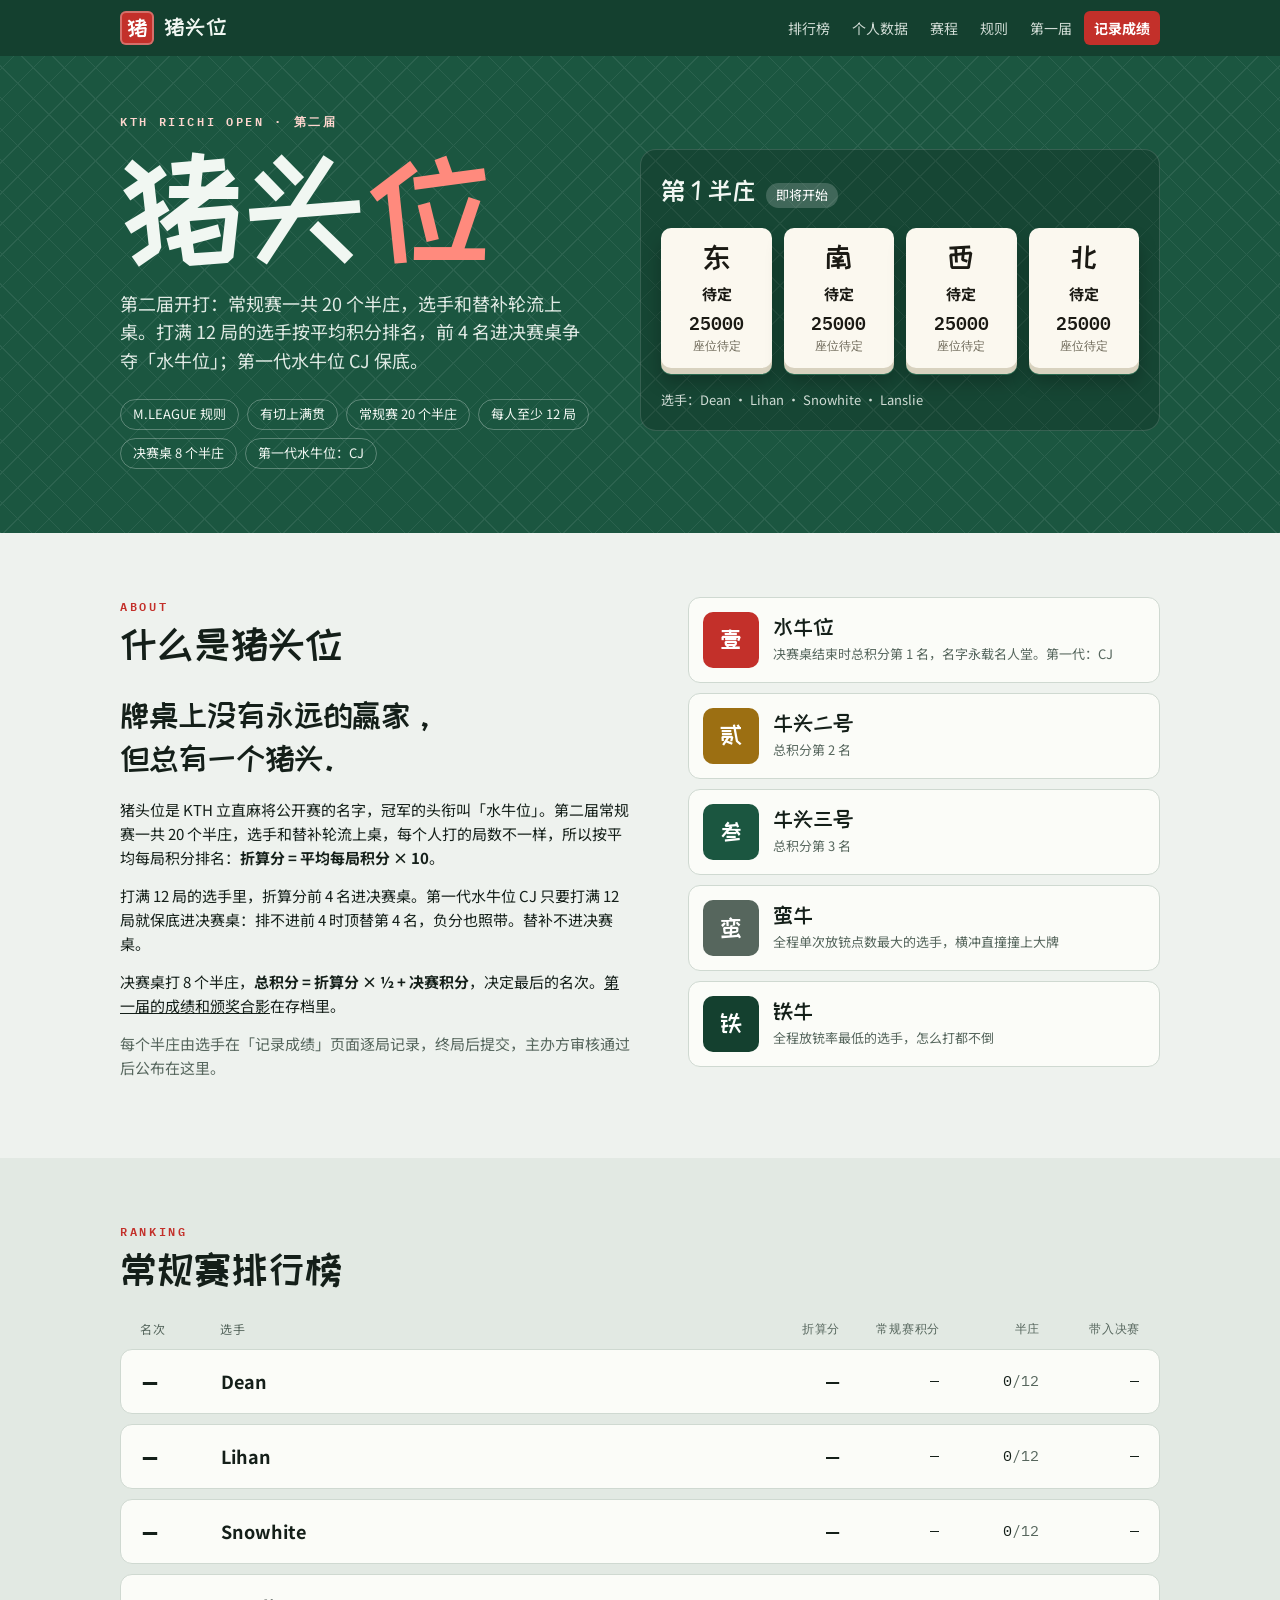
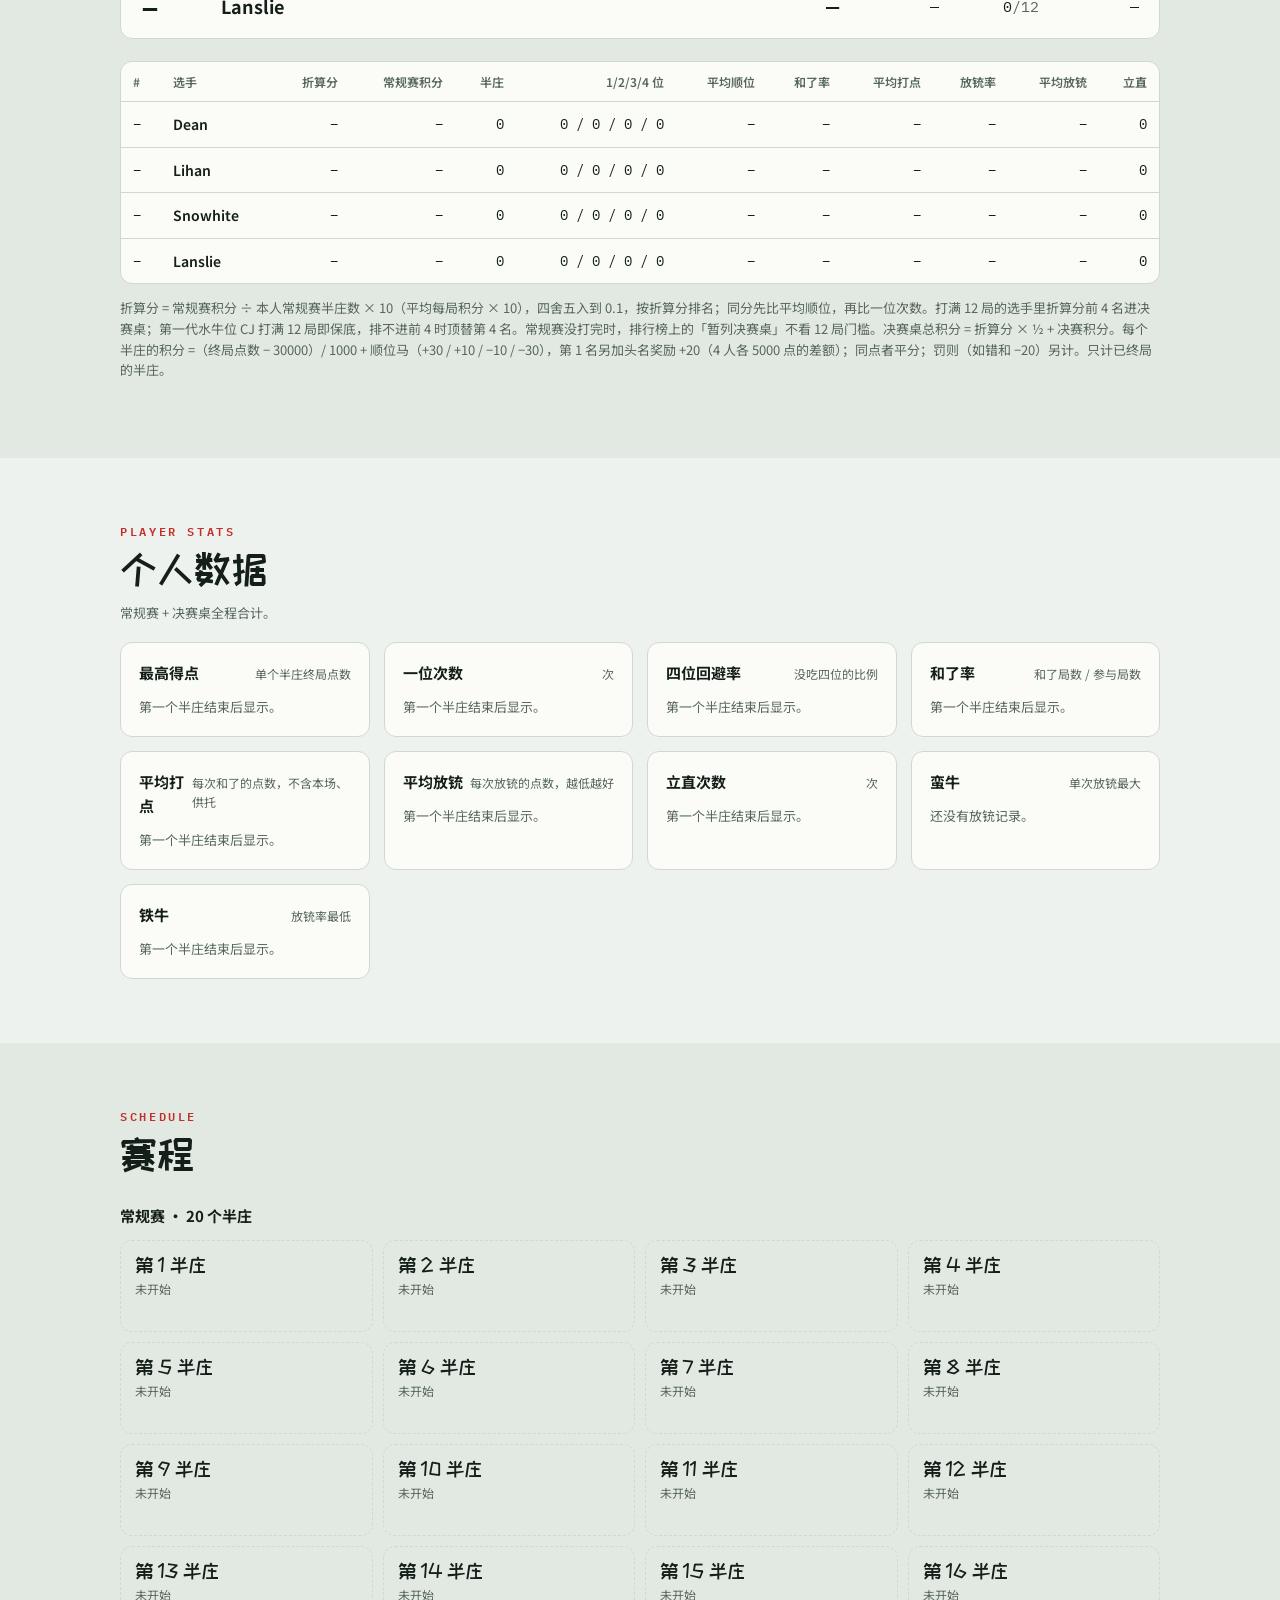
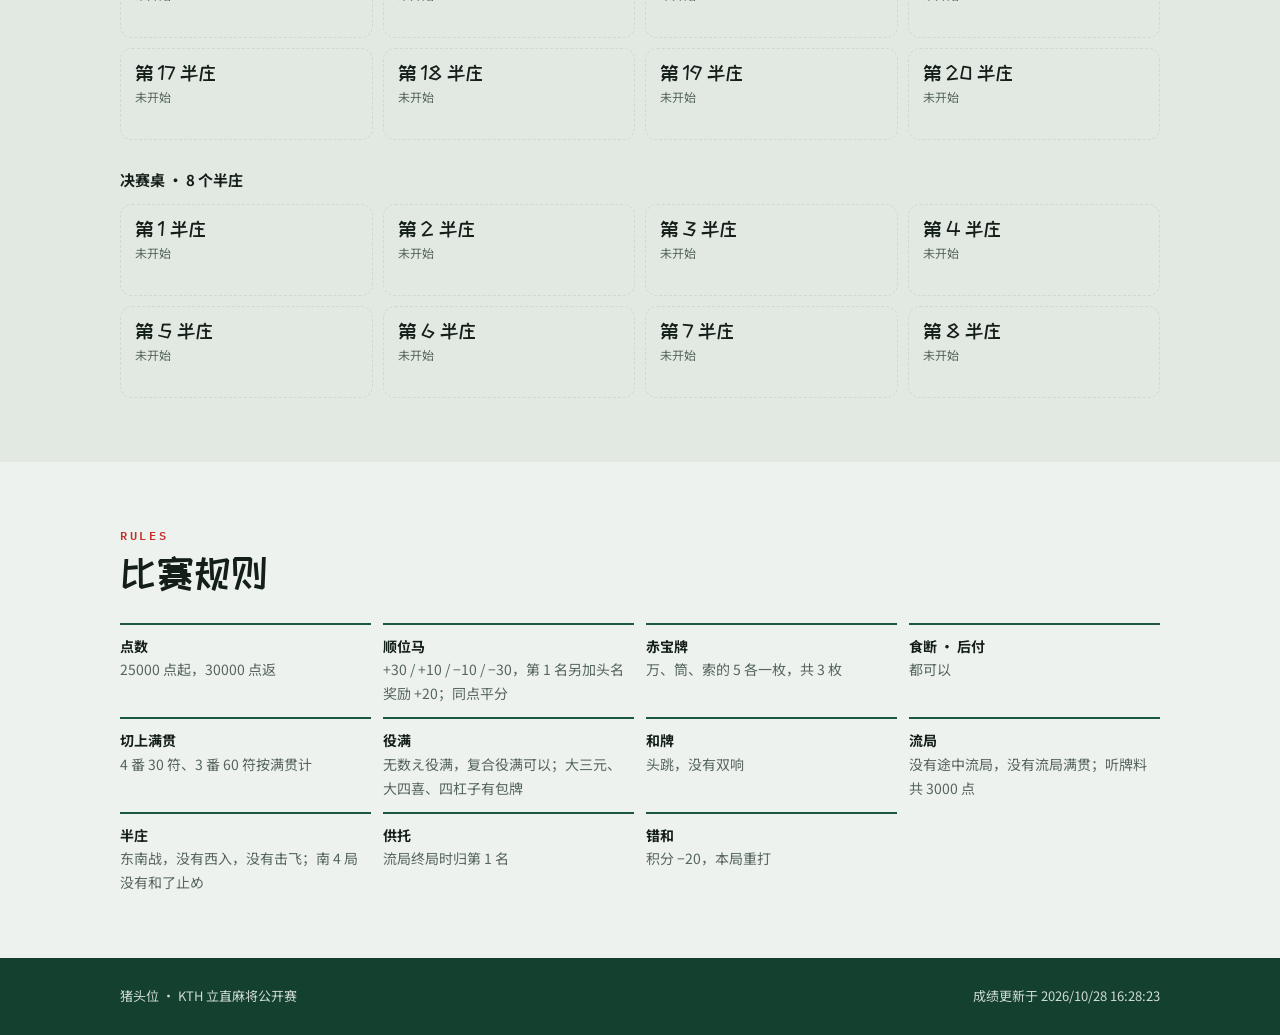
==== commit 44051db4: "第二届奖项改名：水牛位 / 牛头二号 / 牛头三号 / 蛮牛 / 铁牛；CJ 标为第一代水牛位 Co-Authored-By: Claude Opus 5.5 <noreply@anthropic.c" ====
--- a/index.html
+++ b/index.html
@@ -234,8 +234,8 @@
     <div>
       <div class="eyebrow">KTH RIICHI OPEN · 第二届</div>
       <h1>猪头<span class="r">位</span></h1>
-      <p class="lead">第二届开打：常规赛一共 20 个半庄，选手和替补轮流上桌。打满 12 局的选手按平均积分排名，前 4 名进决赛桌；「水牛位」CJ（上届猪头位）保底。</p>
-      <div class="facts"><span>M.LEAGUE 规则</span><span>有切上满贯</span><span>常规赛 20 个半庄</span><span>每人至少 12 局</span><span>决赛桌 8 个半庄</span><span>水牛位：CJ</span></div>
+      <p class="lead">第二届开打：常规赛一共 20 个半庄，选手和替补轮流上桌。打满 12 局的选手按平均积分排名，前 4 名进决赛桌争夺「水牛位」；第一代水牛位 CJ 保底。</p>
+      <div class="facts"><span>M.LEAGUE 规则</span><span>有切上满贯</span><span>常规赛 20 个半庄</span><span>每人至少 12 局</span><span>决赛桌 8 个半庄</span><span>第一代水牛位：CJ</span></div>
     </div>
     <div class="match" id="match"><div class="head"><b>读取中…</b></div></div>
   </div></section>
@@ -245,17 +245,17 @@
       <div class="eyebrow">ABOUT</div>
       <h2>什么是猪头位</h2>
       <p class="big">牌桌上没有永远的赢家，<br>但总有一个猪头。</p>
-      <p>猪头位是 KTH 立直麻将公开赛的头衔。第二届常规赛一共 20 个半庄，选手和替补轮流上桌，每个人打的局数不一样，所以按平均每局积分排名：<b>折算分 = 平均每局积分 × 10</b>。</p>
-      <p>打满 12 局的选手里，折算分前 4 名进决赛桌。「水牛位」CJ（上届猪头位）只要打满 12 局就保底进决赛桌：排不进前 4 时顶替第 4 名，负分也照带。替补不进决赛桌。</p>
+      <p>猪头位是 KTH 立直麻将公开赛的名字，冠军的头衔叫「水牛位」。第二届常规赛一共 20 个半庄，选手和替补轮流上桌，每个人打的局数不一样，所以按平均每局积分排名：<b>折算分 = 平均每局积分 × 10</b>。</p>
+      <p>打满 12 局的选手里，折算分前 4 名进决赛桌。第一代水牛位 CJ 只要打满 12 局就保底进决赛桌：排不进前 4 时顶替第 4 名，负分也照带。替补不进决赛桌。</p>
       <p>决赛桌打 8 个半庄，<b>总积分 = 折算分 × ½ + 决赛积分</b>，决定最后的名次。<a href="s1/">第一届的成绩和颁奖合影</a>在存档里。</p>
       <p class="muted">每个半庄由选手在「记录成绩」页面逐局记录，终局后提交，主办方审核通过后公布在这里。</p>
     </div>
     <div class="prizes">
-      <div class="prize"><span class="medal m0">壹</span><div><b>猪头位</b><span class="muted small">决赛桌结束时总积分第 1 名，名字永载名人堂。第一届：CJ，第二届起称「水牛位」</span></div></div>
-      <div class="prize"><span class="medal m1">贰</span><div><b>猪头二号</b><span class="muted small">总积分第 2 名</span></div></div>
-      <div class="prize"><span class="medal m2">叁</span><div><b>猪头三号</b><span class="muted small">总积分第 3 名</span></div></div>
-      <div class="prize"><span class="medal m3">铳</span><div><b>最大野猪</b><span class="muted small">全程单次放铳点数最大的选手</span></div></div>
-      <div class="prize"><span class="medal m4">龟</span><div><b>最大乌龟</b><span class="muted small">全程放铳率最低的选手，最会缩头防守</span></div></div>
+      <div class="prize"><span class="medal m0">壹</span><div><b>水牛位</b><span class="muted small">决赛桌结束时总积分第 1 名，名字永载名人堂。第一代：CJ</span></div></div>
+      <div class="prize"><span class="medal m1">贰</span><div><b>牛头二号</b><span class="muted small">总积分第 2 名</span></div></div>
+      <div class="prize"><span class="medal m2">叁</span><div><b>牛头三号</b><span class="muted small">总积分第 3 名</span></div></div>
+      <div class="prize"><span class="medal m3">蛮</span><div><b>蛮牛</b><span class="muted small">全程单次放铳点数最大的选手，横冲直撞撞上大牌</span></div></div>
+      <div class="prize"><span class="medal m4">铁</span><div><b>铁牛</b><span class="muted small">全程放铳率最低的选手，怎么打都不倒</span></div></div>
     </div>
   </div></section>
 
@@ -264,7 +264,7 @@
     <h2 id="rankTitle">常规赛排行榜</h2>
     <div class="rank" id="rank"></div>
     <div class="tablewrap" id="fullWrap"><table><thead id="fullHead"></thead><tbody id="full"></tbody></table></div>
-    <p class="muted small" style="margin-top:14px">折算分 = 常规赛积分 ÷ 本人常规赛半庄数 × 10（平均每局积分 × 10），四舍五入到 0.1，按折算分排名；同分先比平均顺位，再比一位次数。打满 12 局的选手里折算分前 4 名进决赛桌；「水牛位」CJ（上届猪头位）打满 12 局即保底，排不进前 4 时顶替第 4 名。常规赛没打完时，排行榜上的「暂列决赛桌」不看 12 局门槛。决赛桌总积分 = 折算分 × ½ + 决赛积分。每个半庄的积分 =（终局点数 − 30000）/ 1000 + 顺位马（+30 / +10 / −10 / −30），第 1 名另加头名奖励 +20（4 人各 5000 点的差额）；同点者平分；罚则（如错和 −20）另计。只计已终局的半庄。</p>
+    <p class="muted small" style="margin-top:14px">折算分 = 常规赛积分 ÷ 本人常规赛半庄数 × 10（平均每局积分 × 10），四舍五入到 0.1，按折算分排名；同分先比平均顺位，再比一位次数。打满 12 局的选手里折算分前 4 名进决赛桌；第一代水牛位 CJ 打满 12 局即保底，排不进前 4 时顶替第 4 名。常规赛没打完时，排行榜上的「暂列决赛桌」不看 12 局门槛。决赛桌总积分 = 折算分 × ½ + 决赛积分。每个半庄的积分 =（终局点数 − 30000）/ 1000 + 顺位马（+30 / +10 / −10 / −30），第 1 名另加头名奖励 +20（4 人各 5000 点的差额）；同点者平分；罚则（如错和 −20）另计。只计已终局的半庄。</p>
     <details class="fold" id="regFold" hidden><summary>常规赛最终成绩<small id="regSum"></small></summary><div class="fold-in">
       <div class="tablewrap"><table><thead id="fullRegHead"></thead><tbody id="fullReg"></tbody></table></div>
     </div></details>
@@ -469,10 +469,10 @@
     card('平均打点', '每次和了的点数，不含本场、供托', played.filter(x => x.win).slice().sort((a, b) => b.avgWin - a.avgWin).map(x => [x.name, Math.round(x.avgWin).toLocaleString('en-US')])),
     card('平均放铳', '每次放铳的点数，越低越好', played.filter(x => x.dealin).slice().sort((a, b) => a.avgDeal - b.avgDeal).map(x => [x.name, Math.round(x.avgDeal).toLocaleString('en-US')])),
     card('立直次数', '次', by(x => x.riichi, v => v)),
-    `<div class="card"><h3>最大野猪<small>单次放铳最大</small></h3>${worst
+    `<div class="card"><h3>蛮牛<small>单次放铳最大</small></h3>${worst
       ? `<div class="award"><span class="big">−${worst.points.toLocaleString('en-US')}</span><span><b>${esc(nameOf(worst.pid))}</b> 放铳给 ${esc(nameOf(worst.to))}</span><span class="muted small">${gameName(worst.g)} · ${worst.label} · ${worst.hand}</span></div>`
       : `<div class="muted small">还没有放铳记录。</div>`}</div>`,
-    `<div class="card"><h3>最大乌龟<small>放铳率最低</small></h3>${turtle
+    `<div class="card"><h3>铁牛<small>放铳率最低</small></h3>${turtle
       ? `<div class="award"><span class="big" style="color:var(--felt)">${(turtle.dealin / turtle.hands * 100).toFixed(1)}%</span><span><b>${esc(turtle.name)}</b> 放铳 ${turtle.dealin} 次 / 参与 ${turtle.hands} 局</span><span class="muted small">同率时参与局数多者优先</span></div>`
       : `<div class="muted small">第一个半庄结束后显示。</div>`}</div>`,
   ];
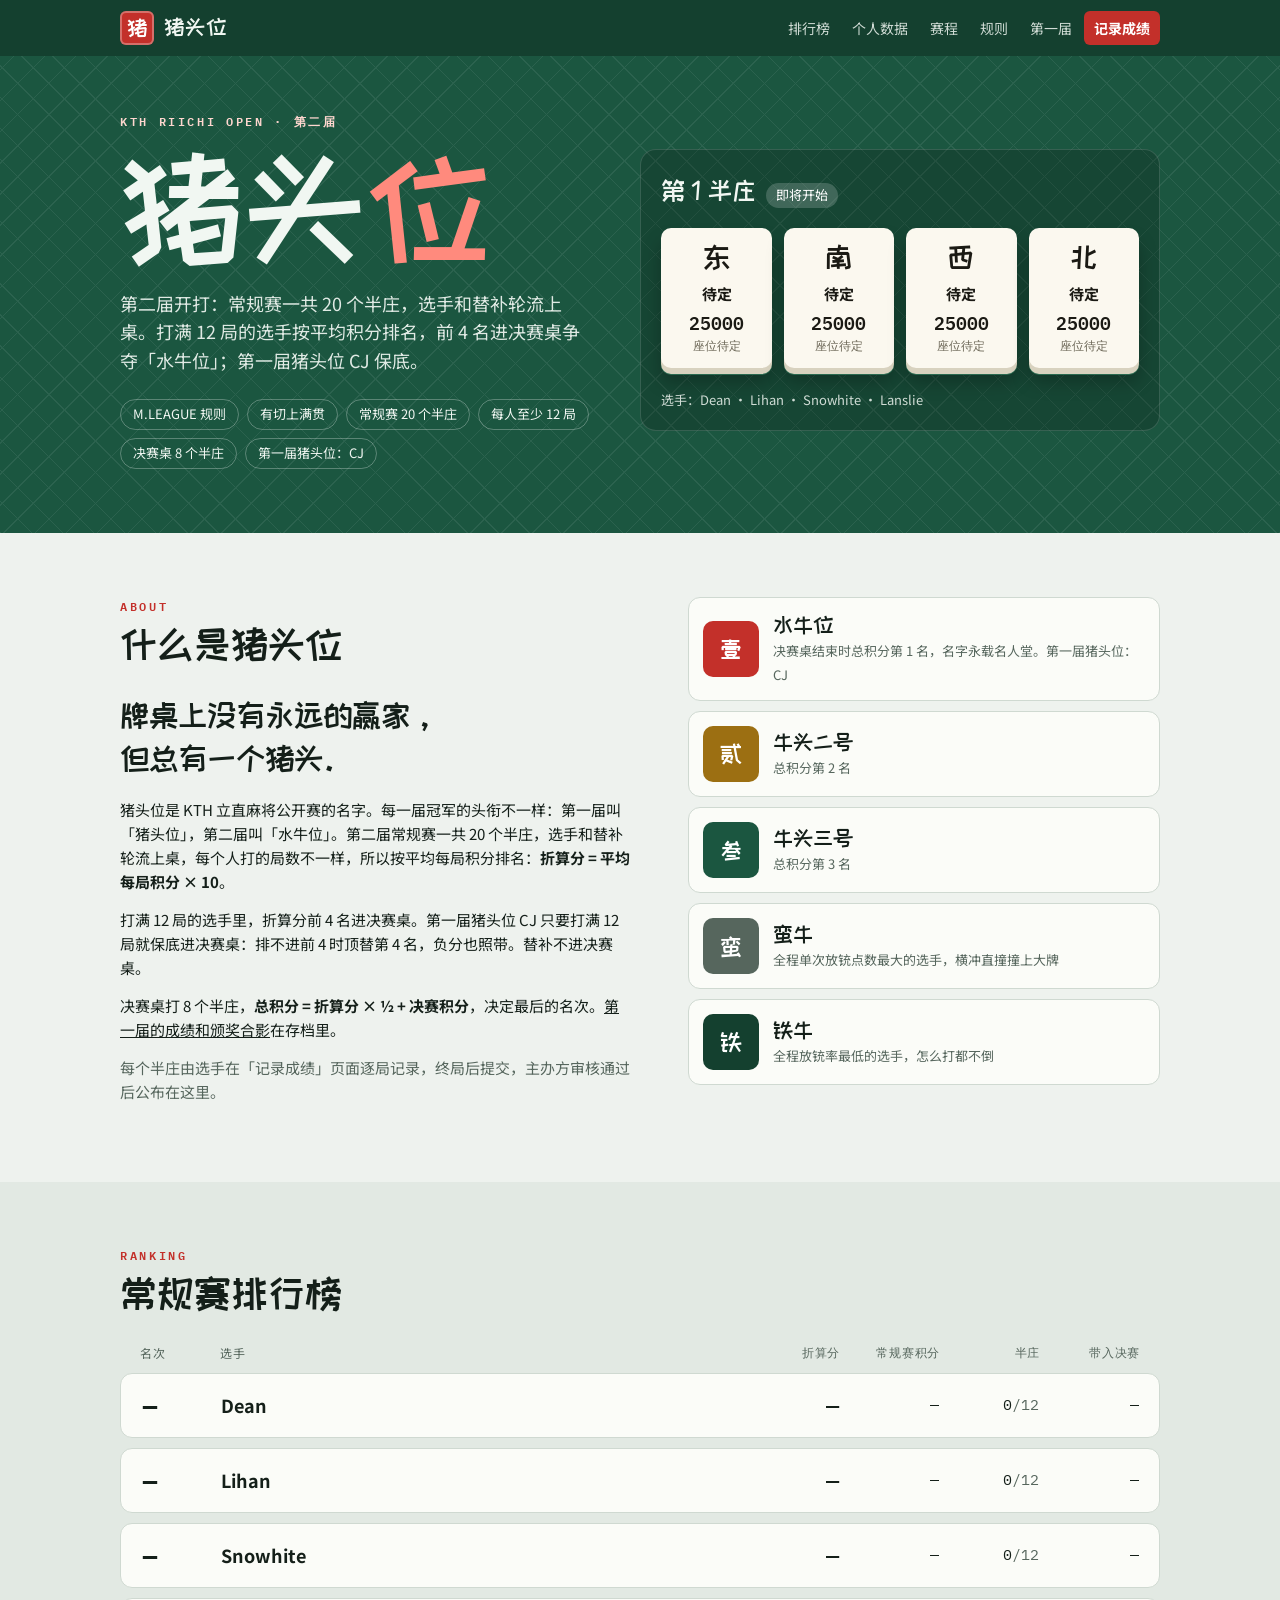
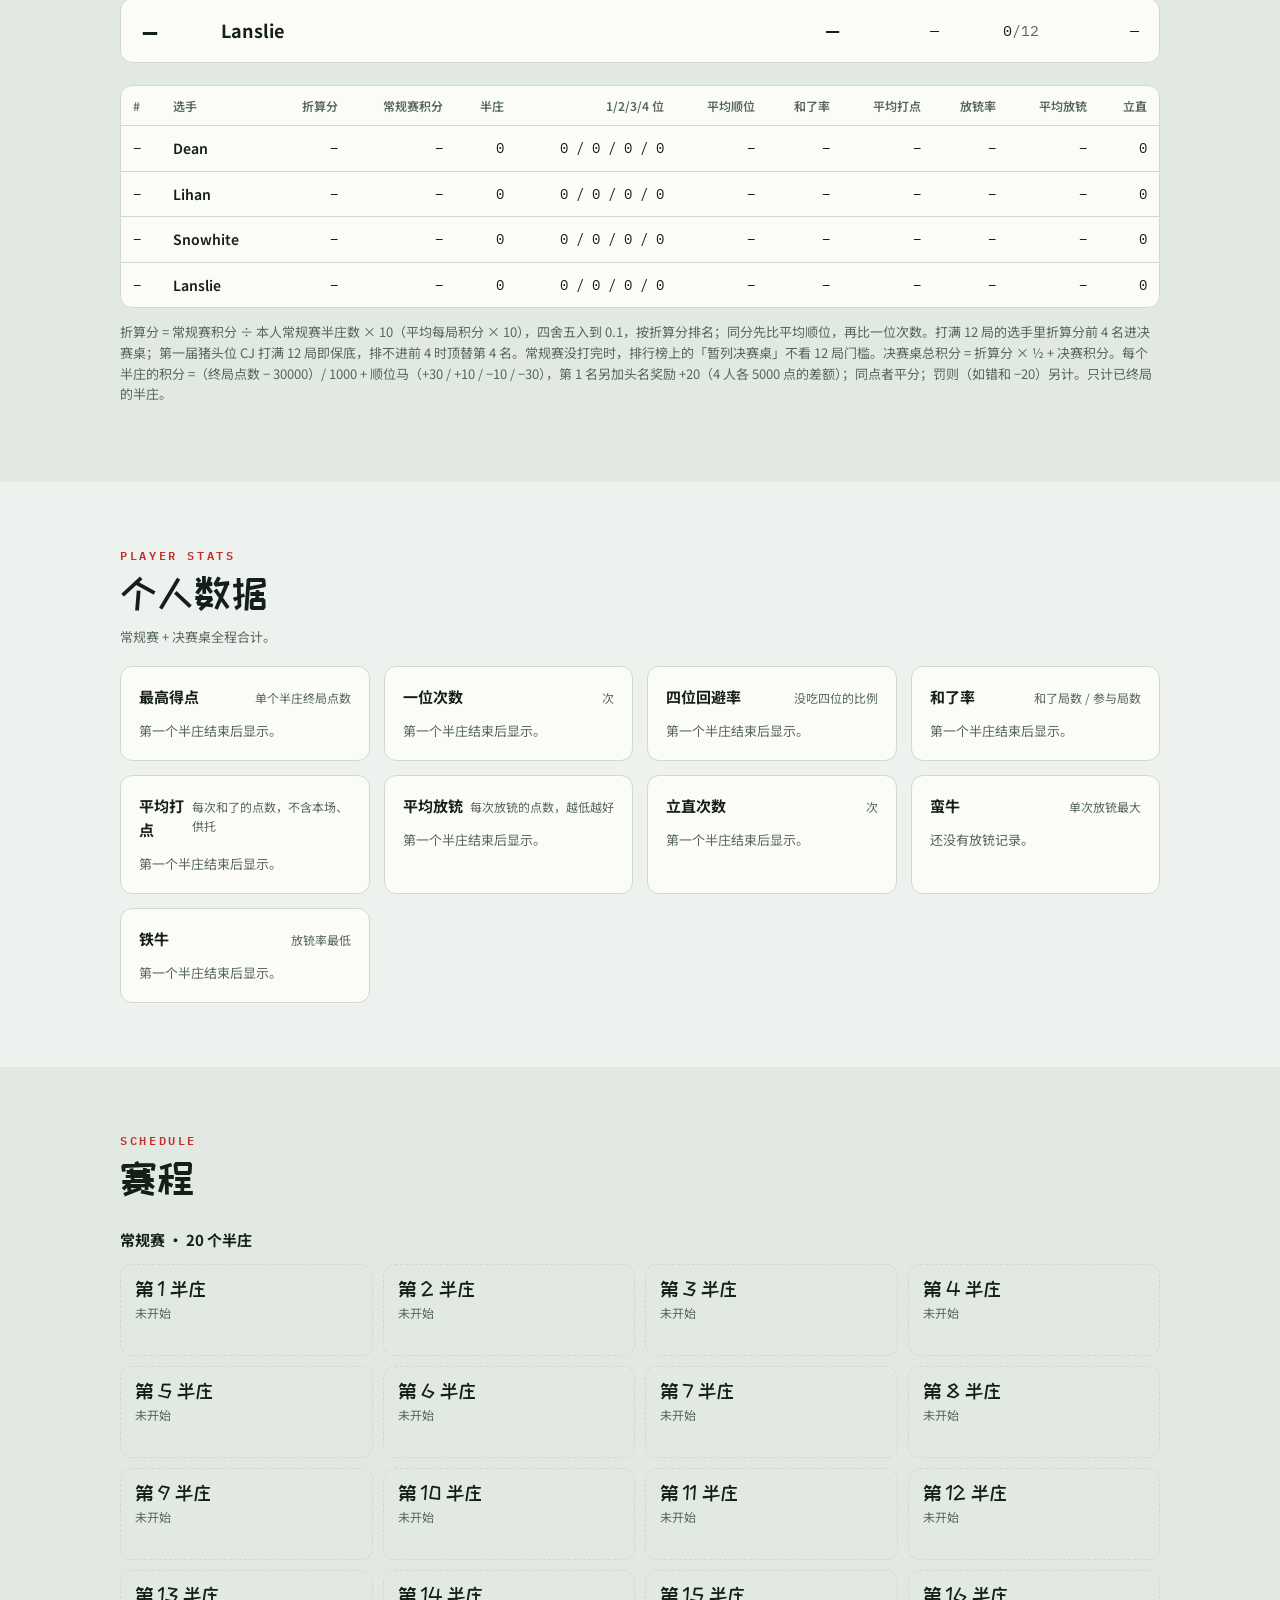
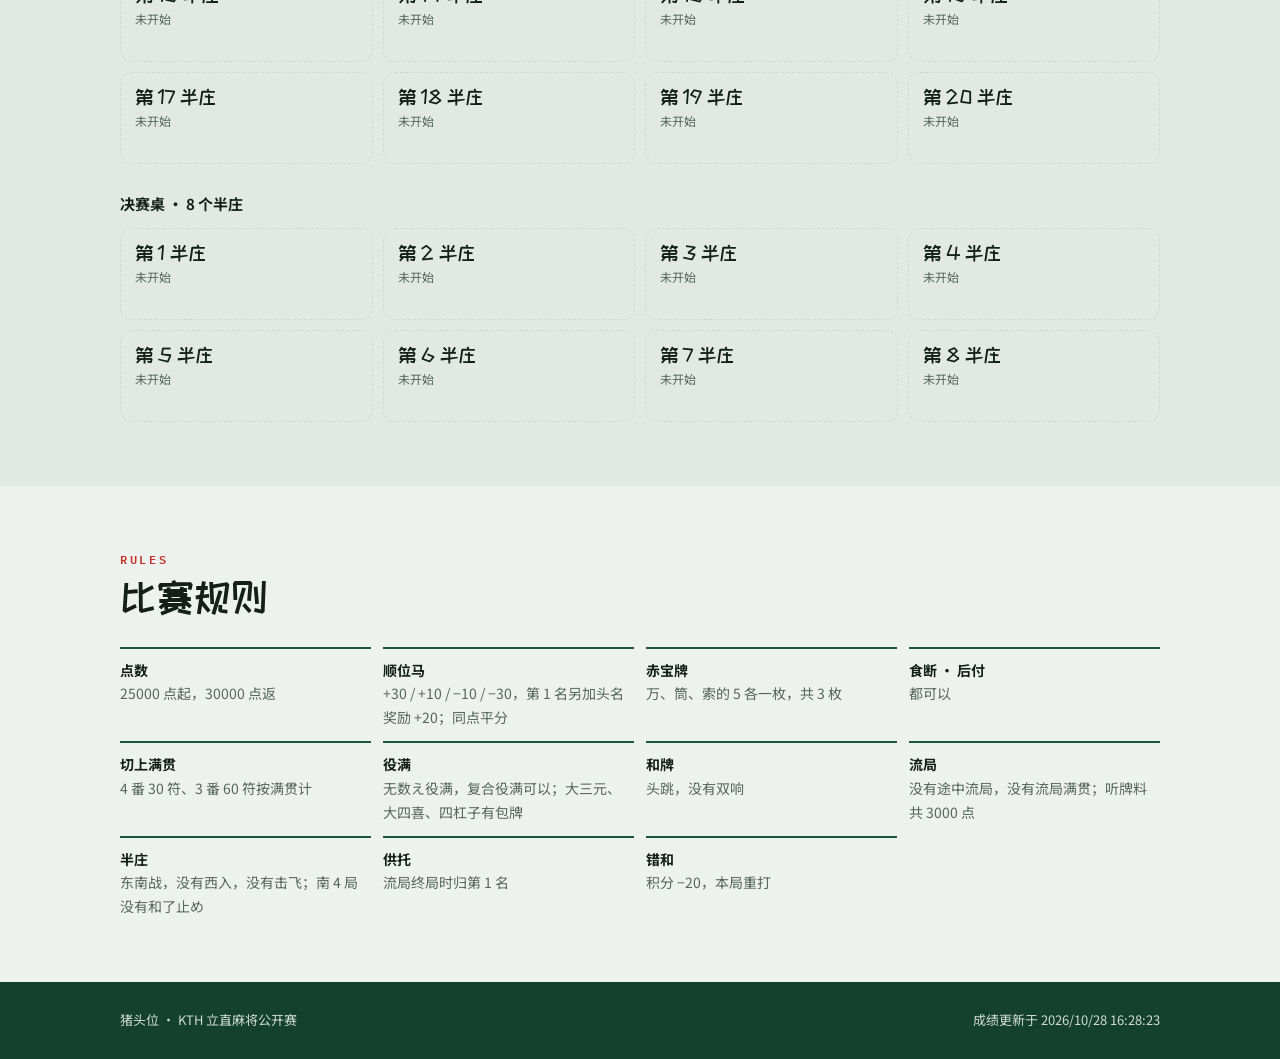
==== commit 5902a573: "说明头衔按届不同：第一届猪头位（CJ），第二届水牛位 Co-Authored-By: Claude Opus 5.5 <noreply@anthropic.com>" ====
--- a/index.html
+++ b/index.html
@@ -234,8 +234,8 @@
     <div>
       <div class="eyebrow">KTH RIICHI OPEN · 第二届</div>
       <h1>猪头<span class="r">位</span></h1>
-      <p class="lead">第二届开打：常规赛一共 20 个半庄，选手和替补轮流上桌。打满 12 局的选手按平均积分排名，前 4 名进决赛桌争夺「水牛位」；第一代水牛位 CJ 保底。</p>
-      <div class="facts"><span>M.LEAGUE 规则</span><span>有切上满贯</span><span>常规赛 20 个半庄</span><span>每人至少 12 局</span><span>决赛桌 8 个半庄</span><span>第一代水牛位：CJ</span></div>
+      <p class="lead">第二届开打：常规赛一共 20 个半庄，选手和替补轮流上桌。打满 12 局的选手按平均积分排名，前 4 名进决赛桌争夺「水牛位」；第一届猪头位 CJ 保底。</p>
+      <div class="facts"><span>M.LEAGUE 规则</span><span>有切上满贯</span><span>常规赛 20 个半庄</span><span>每人至少 12 局</span><span>决赛桌 8 个半庄</span><span>第一届猪头位：CJ</span></div>
     </div>
     <div class="match" id="match"><div class="head"><b>读取中…</b></div></div>
   </div></section>
@@ -245,13 +245,13 @@
       <div class="eyebrow">ABOUT</div>
       <h2>什么是猪头位</h2>
       <p class="big">牌桌上没有永远的赢家，<br>但总有一个猪头。</p>
-      <p>猪头位是 KTH 立直麻将公开赛的名字，冠军的头衔叫「水牛位」。第二届常规赛一共 20 个半庄，选手和替补轮流上桌，每个人打的局数不一样，所以按平均每局积分排名：<b>折算分 = 平均每局积分 × 10</b>。</p>
-      <p>打满 12 局的选手里，折算分前 4 名进决赛桌。第一代水牛位 CJ 只要打满 12 局就保底进决赛桌：排不进前 4 时顶替第 4 名，负分也照带。替补不进决赛桌。</p>
+      <p>猪头位是 KTH 立直麻将公开赛的名字。每一届冠军的头衔不一样：第一届叫「猪头位」，第二届叫「水牛位」。第二届常规赛一共 20 个半庄，选手和替补轮流上桌，每个人打的局数不一样，所以按平均每局积分排名：<b>折算分 = 平均每局积分 × 10</b>。</p>
+      <p>打满 12 局的选手里，折算分前 4 名进决赛桌。第一届猪头位 CJ 只要打满 12 局就保底进决赛桌：排不进前 4 时顶替第 4 名，负分也照带。替补不进决赛桌。</p>
       <p>决赛桌打 8 个半庄，<b>总积分 = 折算分 × ½ + 决赛积分</b>，决定最后的名次。<a href="s1/">第一届的成绩和颁奖合影</a>在存档里。</p>
       <p class="muted">每个半庄由选手在「记录成绩」页面逐局记录，终局后提交，主办方审核通过后公布在这里。</p>
     </div>
     <div class="prizes">
-      <div class="prize"><span class="medal m0">壹</span><div><b>水牛位</b><span class="muted small">决赛桌结束时总积分第 1 名，名字永载名人堂。第一代：CJ</span></div></div>
+      <div class="prize"><span class="medal m0">壹</span><div><b>水牛位</b><span class="muted small">决赛桌结束时总积分第 1 名，名字永载名人堂。第一届猪头位：CJ</span></div></div>
       <div class="prize"><span class="medal m1">贰</span><div><b>牛头二号</b><span class="muted small">总积分第 2 名</span></div></div>
       <div class="prize"><span class="medal m2">叁</span><div><b>牛头三号</b><span class="muted small">总积分第 3 名</span></div></div>
       <div class="prize"><span class="medal m3">蛮</span><div><b>蛮牛</b><span class="muted small">全程单次放铳点数最大的选手，横冲直撞撞上大牌</span></div></div>
@@ -264,7 +264,7 @@
     <h2 id="rankTitle">常规赛排行榜</h2>
     <div class="rank" id="rank"></div>
     <div class="tablewrap" id="fullWrap"><table><thead id="fullHead"></thead><tbody id="full"></tbody></table></div>
-    <p class="muted small" style="margin-top:14px">折算分 = 常规赛积分 ÷ 本人常规赛半庄数 × 10（平均每局积分 × 10），四舍五入到 0.1，按折算分排名；同分先比平均顺位，再比一位次数。打满 12 局的选手里折算分前 4 名进决赛桌；第一代水牛位 CJ 打满 12 局即保底，排不进前 4 时顶替第 4 名。常规赛没打完时，排行榜上的「暂列决赛桌」不看 12 局门槛。决赛桌总积分 = 折算分 × ½ + 决赛积分。每个半庄的积分 =（终局点数 − 30000）/ 1000 + 顺位马（+30 / +10 / −10 / −30），第 1 名另加头名奖励 +20（4 人各 5000 点的差额）；同点者平分；罚则（如错和 −20）另计。只计已终局的半庄。</p>
+    <p class="muted small" style="margin-top:14px">折算分 = 常规赛积分 ÷ 本人常规赛半庄数 × 10（平均每局积分 × 10），四舍五入到 0.1，按折算分排名；同分先比平均顺位，再比一位次数。打满 12 局的选手里折算分前 4 名进决赛桌；第一届猪头位 CJ 打满 12 局即保底，排不进前 4 时顶替第 4 名。常规赛没打完时，排行榜上的「暂列决赛桌」不看 12 局门槛。决赛桌总积分 = 折算分 × ½ + 决赛积分。每个半庄的积分 =（终局点数 − 30000）/ 1000 + 顺位马（+30 / +10 / −10 / −30），第 1 名另加头名奖励 +20（4 人各 5000 点的差额）；同点者平分；罚则（如错和 −20）另计。只计已终局的半庄。</p>
     <details class="fold" id="regFold" hidden><summary>常规赛最终成绩<small id="regSum"></small></summary><div class="fold-in">
       <div class="tablewrap"><table><thead id="fullRegHead"></thead><tbody id="fullReg"></tbody></table></div>
     </div></details>
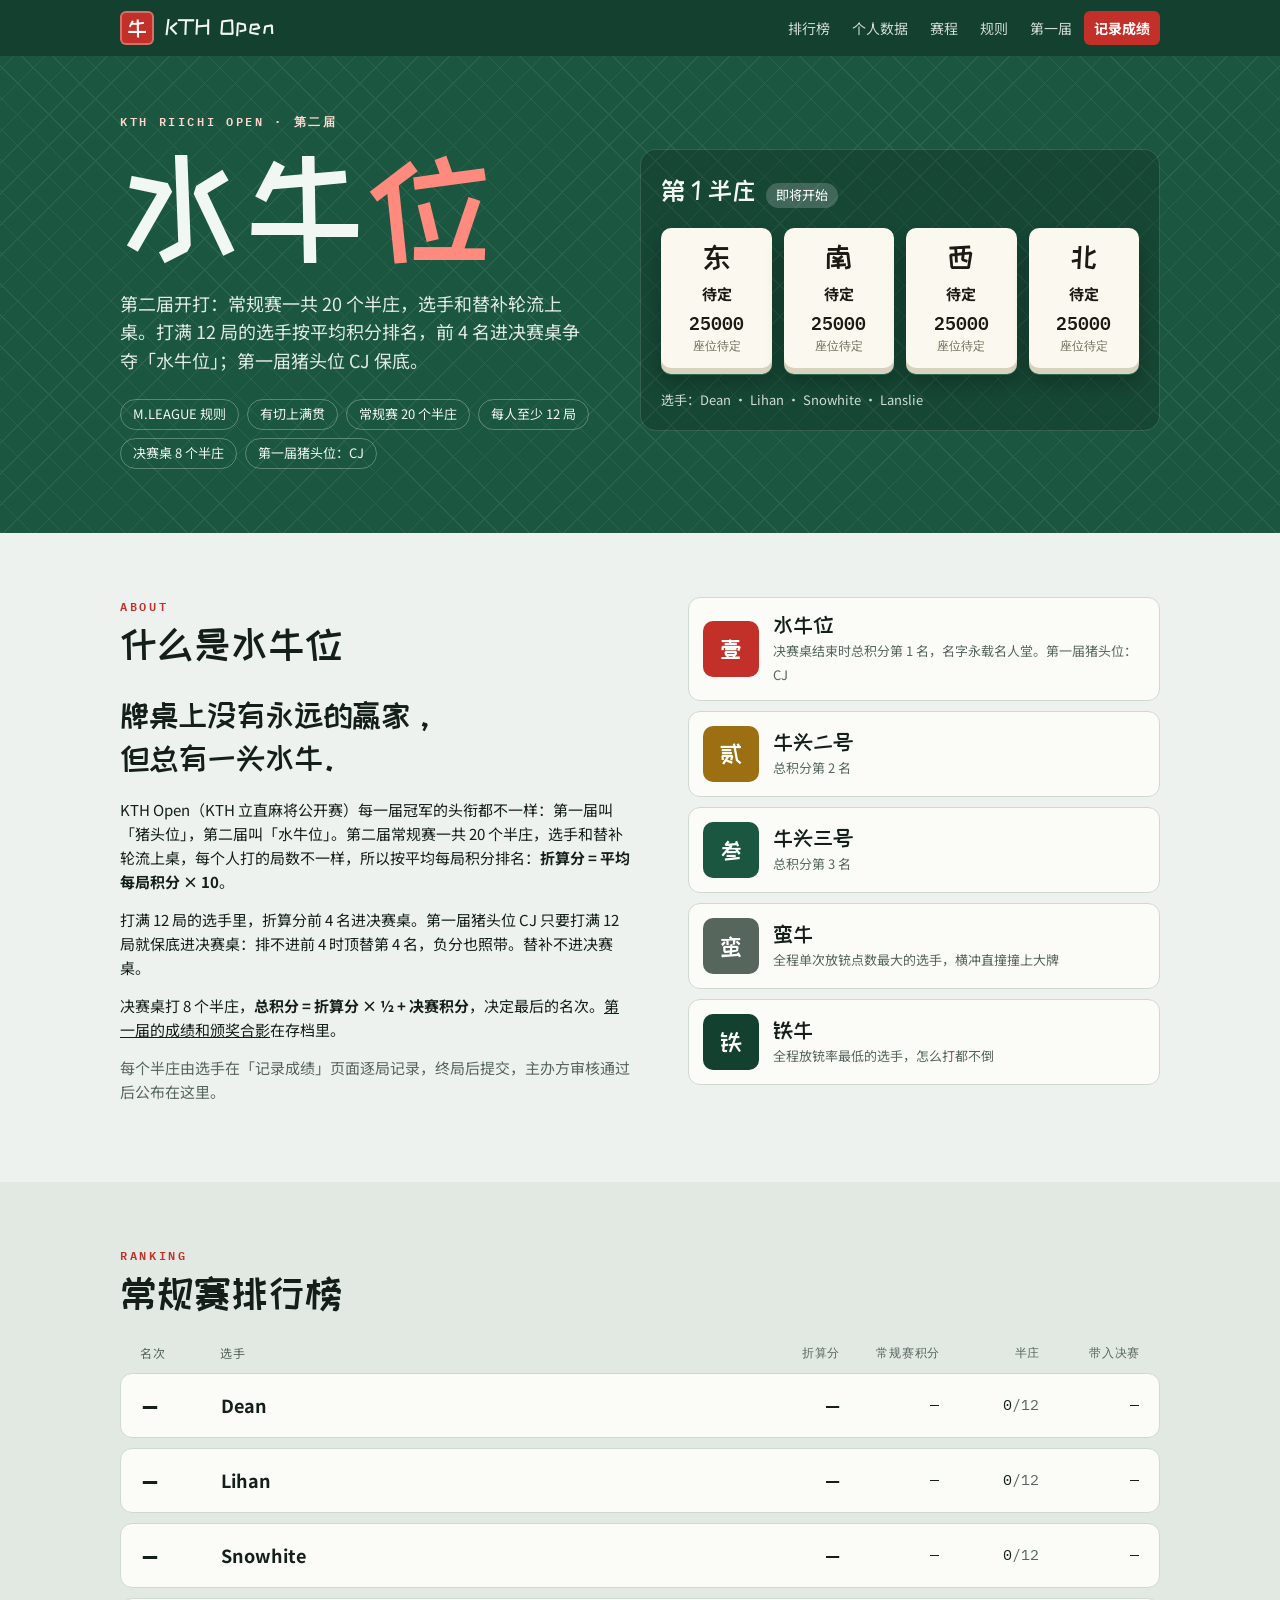
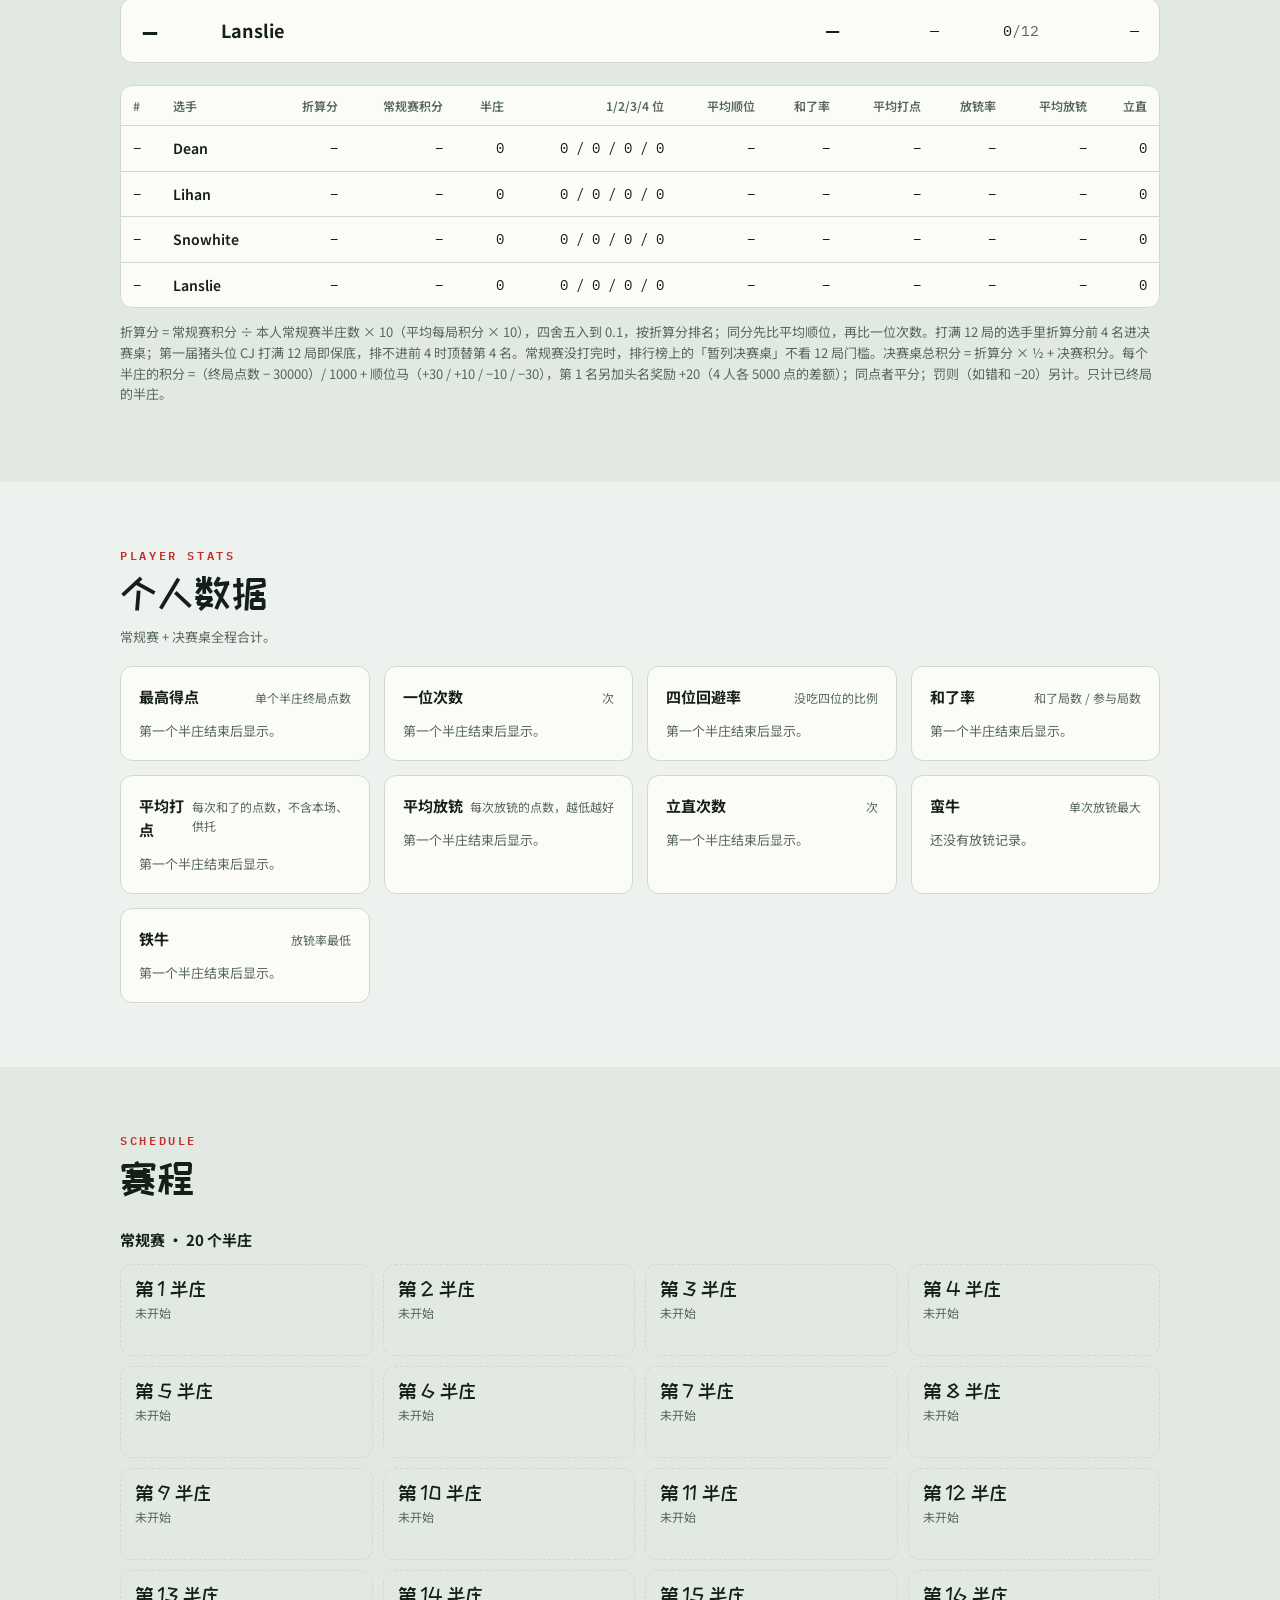
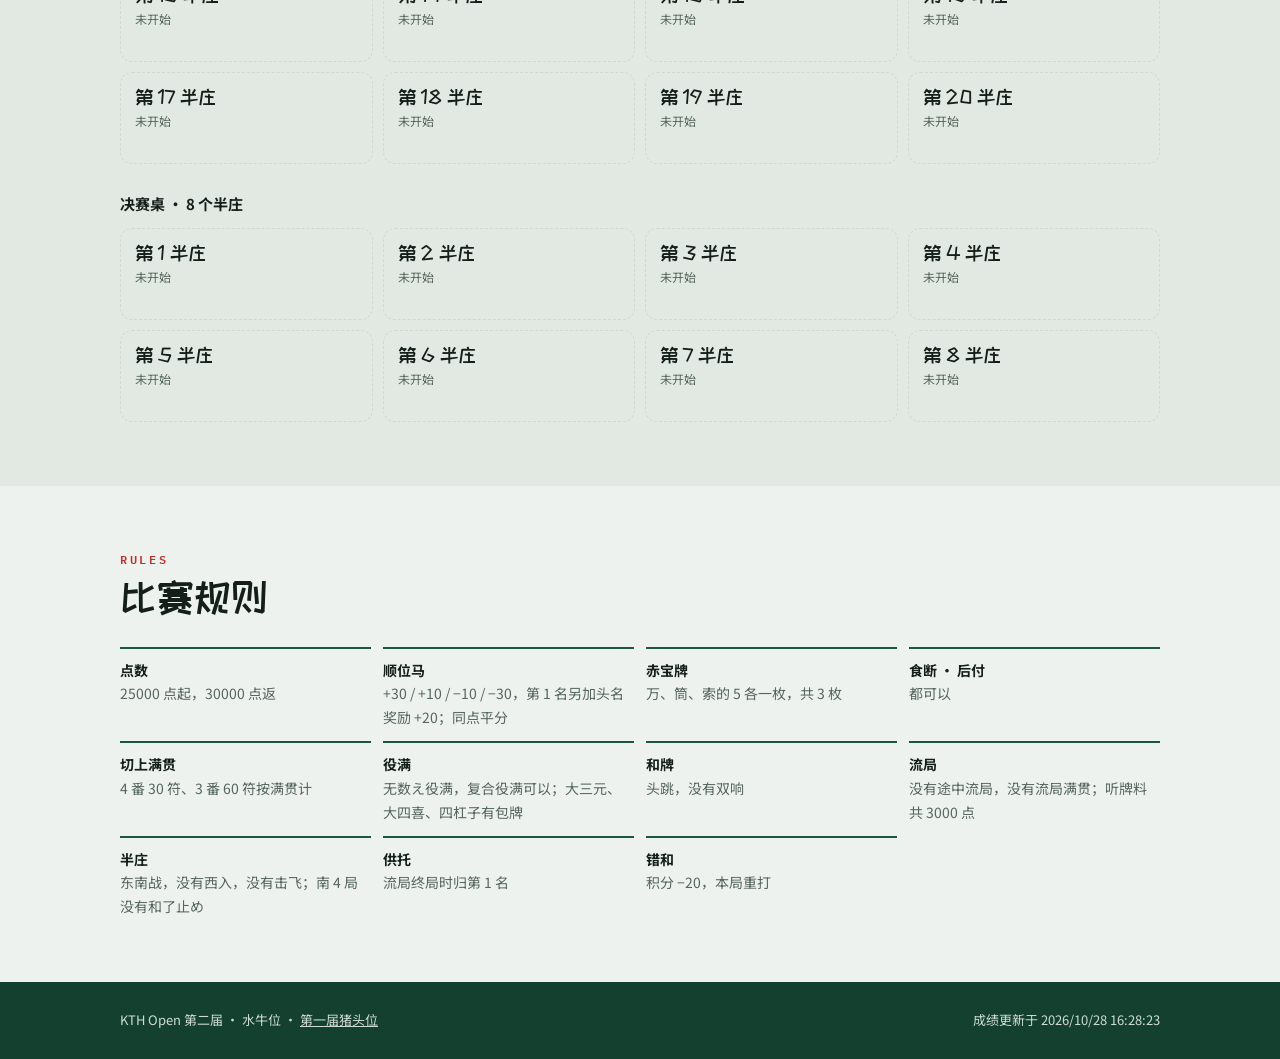
==== commit 0a969e63: "第二届以 KTH Open 为品牌，主标题水牛位；第一届存档保持猪头位 Co-Authored-By: Claude Opus 5.5 <noreply@anthropic.com>" ====
--- a/index.html
+++ b/index.html
@@ -3,8 +3,8 @@
 <head>
 <meta charset="utf-8">
 <meta name="viewport" content="width=device-width,initial-scale=1,viewport-fit=cover">
-<title>猪头位 · KTH 立直麻将公开赛</title>
-<meta name="description" content="KTH 立直麻将公开赛「猪头位」第二届：M.LEAGUE 规则，常规赛 20 个半庄、每人至少 12 局，前 4 名进决赛桌打 8 个半庄，排行榜、个人数据、赛程与牌谱。">
+<title>水牛位 · KTH Open 第二届</title>
+<meta name="description" content="KTH Open（KTH 立直麻将公开赛）第二届，冠军头衔「水牛位」：M.LEAGUE 规则，常规赛 20 个半庄、每人至少 12 局，前 4 名进决赛桌打 8 个半庄，排行榜、个人数据、赛程与牌谱。">
 <link rel="preconnect" href="https://fonts.googleapis.com">
 <link rel="preconnect" href="https://fonts.gstatic.com" crossorigin>
 <link rel="stylesheet" href="https://fonts.googleapis.com/css2?family=ZCOOL+KuaiLe&family=Noto+Sans+SC:wght@400;500;700;900&family=IBM+Plex+Mono:wght@500;600&display=swap">
@@ -218,7 +218,7 @@
 </head>
 <body>
 <div class="bar"><div class="in">
-  <a class="mark" href="#top" data-home><span class="seal" aria-hidden="true">猪</span><b>猪头位</b></a>
+  <a class="mark" href="#top" data-home><span class="seal" aria-hidden="true">牛</span><b>KTH Open</b></a>
   <nav>
     <a href="#ranking" data-home>排行榜</a>
     <a href="#stats" data-home>个人数据</a>
@@ -233,7 +233,7 @@
   <section class="hero" id="top"><div class="in">
     <div>
       <div class="eyebrow">KTH RIICHI OPEN · 第二届</div>
-      <h1>猪头<span class="r">位</span></h1>
+      <h1>水牛<span class="r">位</span></h1>
       <p class="lead">第二届开打：常规赛一共 20 个半庄，选手和替补轮流上桌。打满 12 局的选手按平均积分排名，前 4 名进决赛桌争夺「水牛位」；第一届猪头位 CJ 保底。</p>
       <div class="facts"><span>M.LEAGUE 规则</span><span>有切上满贯</span><span>常规赛 20 个半庄</span><span>每人至少 12 局</span><span>决赛桌 8 个半庄</span><span>第一届猪头位：CJ</span></div>
     </div>
@@ -243,9 +243,9 @@
   <section class="band"><div class="in intro">
     <div>
       <div class="eyebrow">ABOUT</div>
-      <h2>什么是猪头位</h2>
-      <p class="big">牌桌上没有永远的赢家，<br>但总有一个猪头。</p>
-      <p>猪头位是 KTH 立直麻将公开赛的名字。每一届冠军的头衔不一样：第一届叫「猪头位」，第二届叫「水牛位」。第二届常规赛一共 20 个半庄，选手和替补轮流上桌，每个人打的局数不一样，所以按平均每局积分排名：<b>折算分 = 平均每局积分 × 10</b>。</p>
+      <h2>什么是水牛位</h2>
+      <p class="big">牌桌上没有永远的赢家，<br>但总有一头水牛。</p>
+      <p>KTH Open（KTH 立直麻将公开赛）每一届冠军的头衔都不一样：第一届叫「猪头位」，第二届叫「水牛位」。第二届常规赛一共 20 个半庄，选手和替补轮流上桌，每个人打的局数不一样，所以按平均每局积分排名：<b>折算分 = 平均每局积分 × 10</b>。</p>
       <p>打满 12 局的选手里，折算分前 4 名进决赛桌。第一届猪头位 CJ 只要打满 12 局就保底进决赛桌：排不进前 4 时顶替第 4 名，负分也照带。替补不进决赛桌。</p>
       <p>决赛桌打 8 个半庄，<b>总积分 = 折算分 × ½ + 决赛积分</b>，决定最后的名次。<a href="s1/">第一届的成绩和颁奖合影</a>在存档里。</p>
       <p class="muted">每个半庄由选手在「记录成绩」页面逐局记录，终局后提交，主办方审核通过后公布在这里。</p>
@@ -311,7 +311,7 @@
 <main id="detail" hidden><div class="in" id="detailIn"></div></main>
 
 <footer><div class="in">
-  <span>猪头位 · KTH 立直麻将公开赛</span>
+  <span>KTH Open 第二届 · 水牛位 · <a href="s1/">第一届猪头位</a></span>
   <span id="synced"></span>
 </div></footer>
 
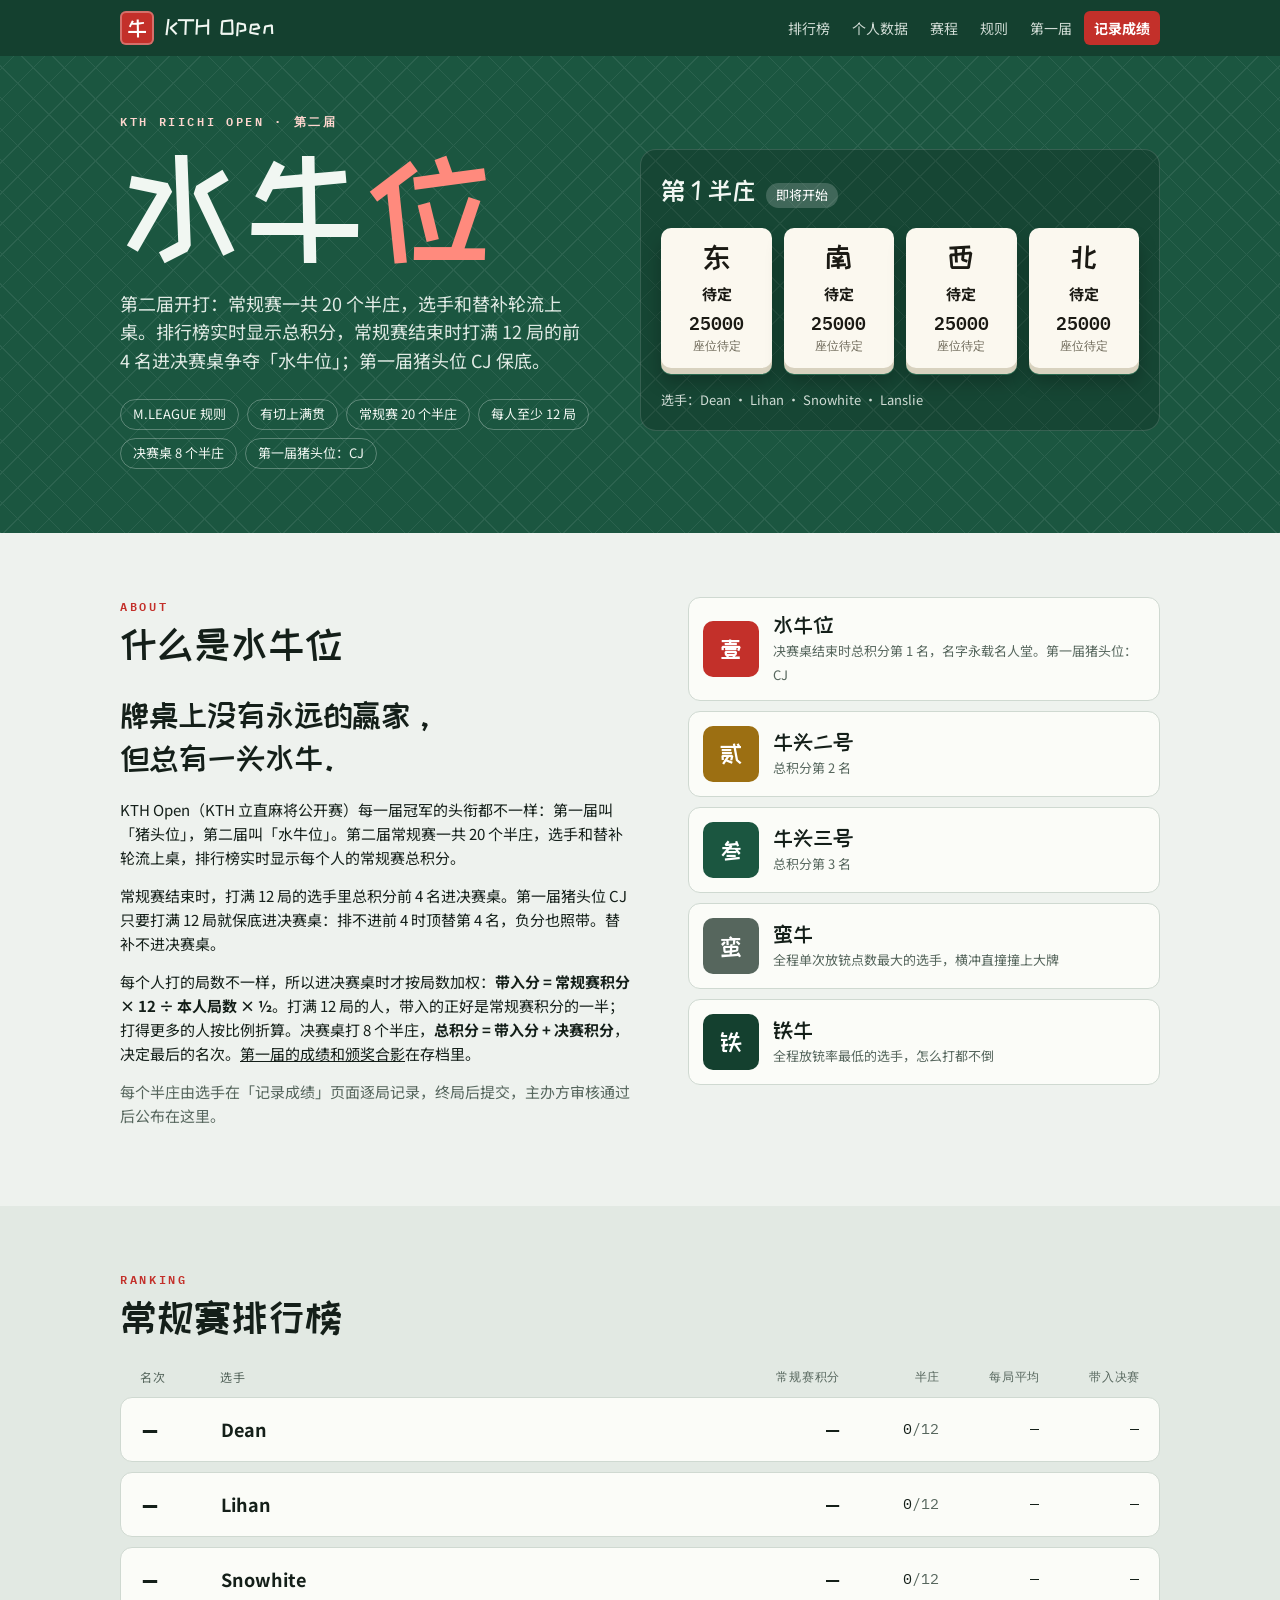
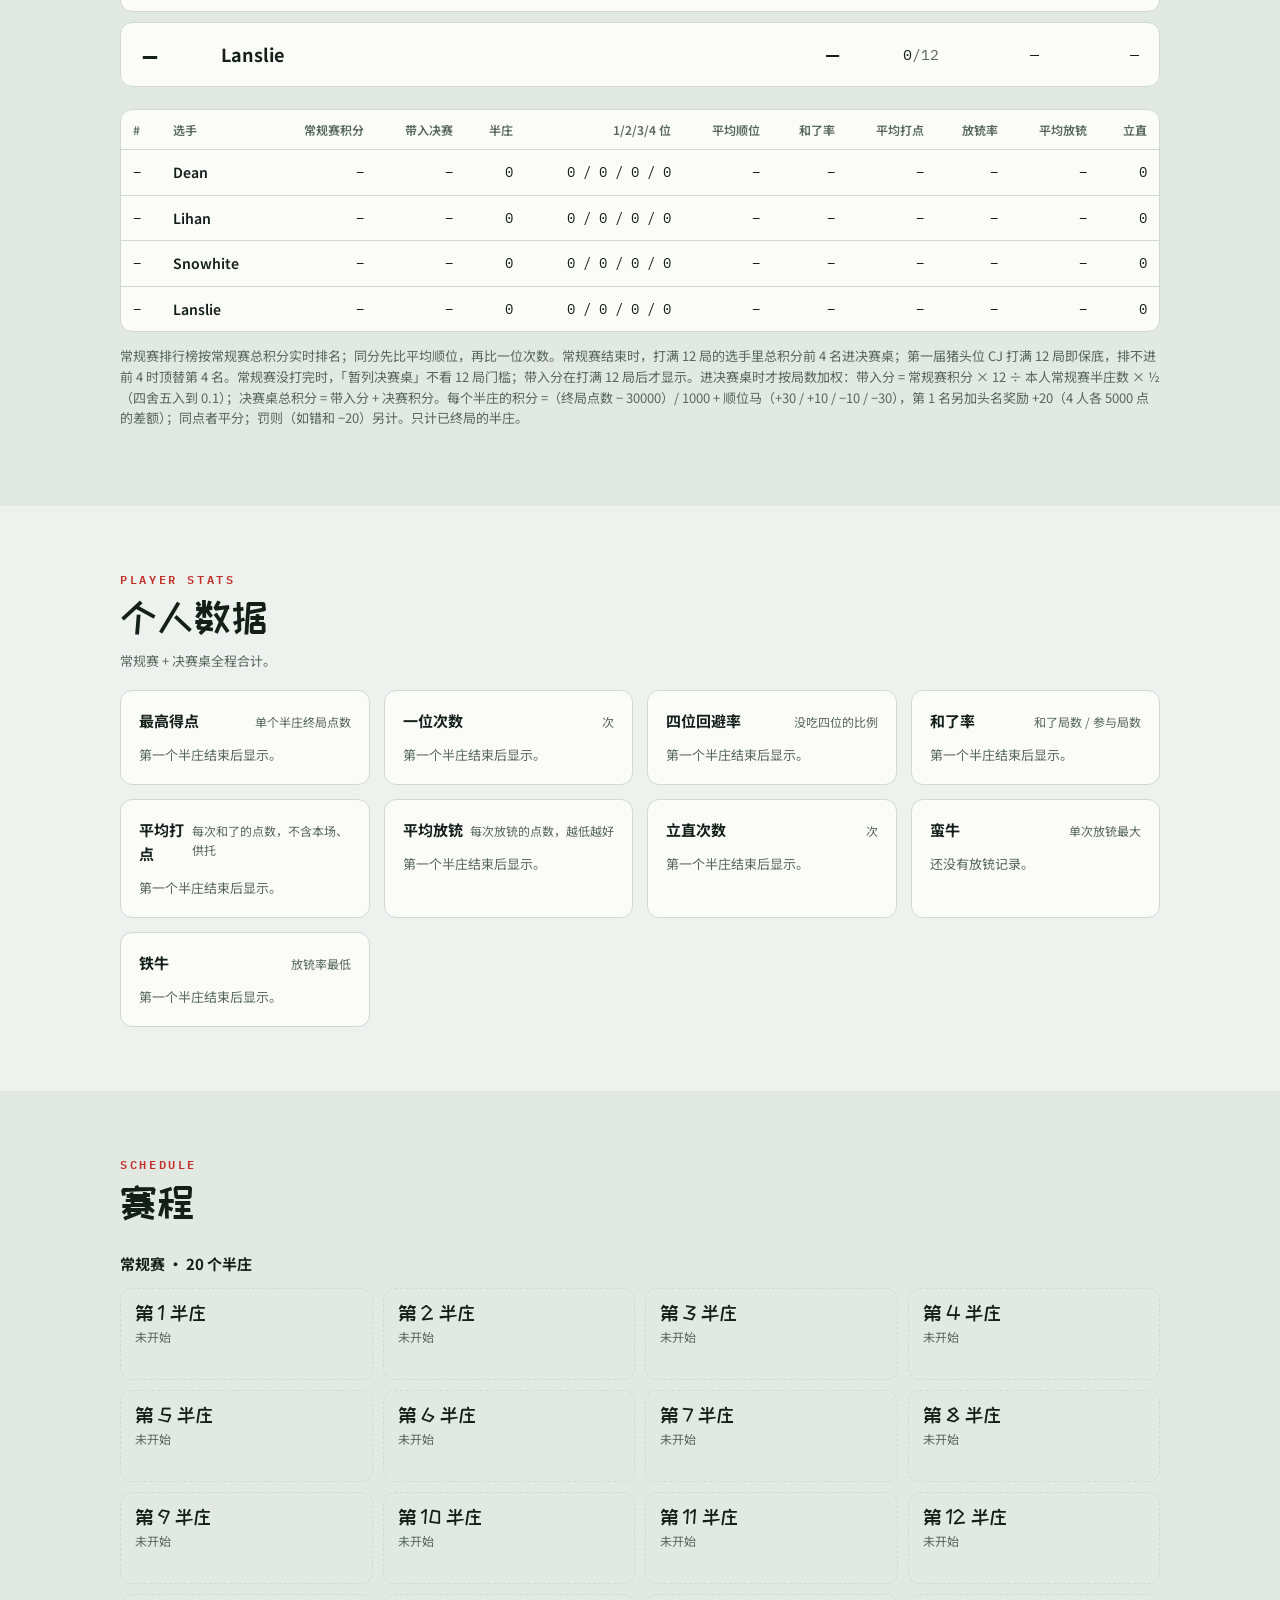
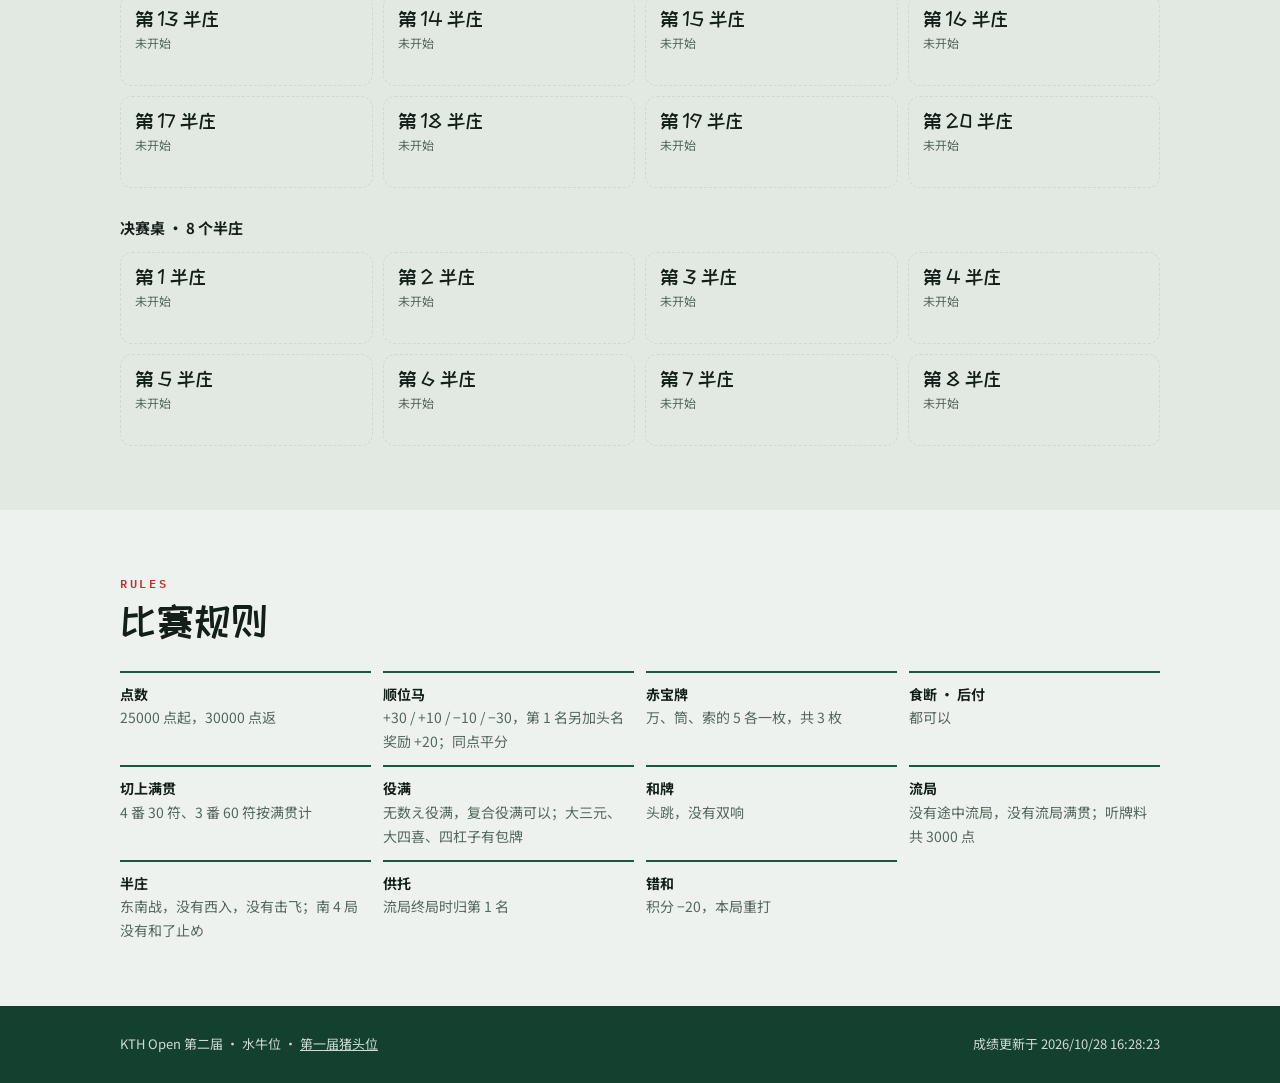
==== commit 7ddd7d74: "常规赛排行榜改为实时总积分；只在带入决赛桌时按局数加权（积分 × 12 ÷ 局数 × ½） Co-Authored-By: Claude Opus 5.5 <noreply@anthropic.com" ====
--- a/index.html
+++ b/index.html
@@ -234,7 +234,7 @@
     <div>
       <div class="eyebrow">KTH RIICHI OPEN · 第二届</div>
       <h1>水牛<span class="r">位</span></h1>
-      <p class="lead">第二届开打：常规赛一共 20 个半庄，选手和替补轮流上桌。打满 12 局的选手按平均积分排名，前 4 名进决赛桌争夺「水牛位」；第一届猪头位 CJ 保底。</p>
+      <p class="lead">第二届开打：常规赛一共 20 个半庄，选手和替补轮流上桌。排行榜实时显示总积分，常规赛结束时打满 12 局的前 4 名进决赛桌争夺「水牛位」；第一届猪头位 CJ 保底。</p>
       <div class="facts"><span>M.LEAGUE 规则</span><span>有切上满贯</span><span>常规赛 20 个半庄</span><span>每人至少 12 局</span><span>决赛桌 8 个半庄</span><span>第一届猪头位：CJ</span></div>
     </div>
     <div class="match" id="match"><div class="head"><b>读取中…</b></div></div>
@@ -245,9 +245,9 @@
       <div class="eyebrow">ABOUT</div>
       <h2>什么是水牛位</h2>
       <p class="big">牌桌上没有永远的赢家，<br>但总有一头水牛。</p>
-      <p>KTH Open（KTH 立直麻将公开赛）每一届冠军的头衔都不一样：第一届叫「猪头位」，第二届叫「水牛位」。第二届常规赛一共 20 个半庄，选手和替补轮流上桌，每个人打的局数不一样，所以按平均每局积分排名：<b>折算分 = 平均每局积分 × 10</b>。</p>
-      <p>打满 12 局的选手里，折算分前 4 名进决赛桌。第一届猪头位 CJ 只要打满 12 局就保底进决赛桌：排不进前 4 时顶替第 4 名，负分也照带。替补不进决赛桌。</p>
-      <p>决赛桌打 8 个半庄，<b>总积分 = 折算分 × ½ + 决赛积分</b>，决定最后的名次。<a href="s1/">第一届的成绩和颁奖合影</a>在存档里。</p>
+      <p>KTH Open（KTH 立直麻将公开赛）每一届冠军的头衔都不一样：第一届叫「猪头位」，第二届叫「水牛位」。第二届常规赛一共 20 个半庄，选手和替补轮流上桌，排行榜实时显示每个人的常规赛总积分。</p>
+      <p>常规赛结束时，打满 12 局的选手里总积分前 4 名进决赛桌。第一届猪头位 CJ 只要打满 12 局就保底进决赛桌：排不进前 4 时顶替第 4 名，负分也照带。替补不进决赛桌。</p>
+      <p>每个人打的局数不一样，所以进决赛桌时才按局数加权：<b>带入分 = 常规赛积分 × 12 ÷ 本人局数 × ½</b>。打满 12 局的人，带入的正好是常规赛积分的一半；打得更多的人按比例折算。决赛桌打 8 个半庄，<b>总积分 = 带入分 + 决赛积分</b>，决定最后的名次。<a href="s1/">第一届的成绩和颁奖合影</a>在存档里。</p>
       <p class="muted">每个半庄由选手在「记录成绩」页面逐局记录，终局后提交，主办方审核通过后公布在这里。</p>
     </div>
     <div class="prizes">
@@ -264,7 +264,7 @@
     <h2 id="rankTitle">常规赛排行榜</h2>
     <div class="rank" id="rank"></div>
     <div class="tablewrap" id="fullWrap"><table><thead id="fullHead"></thead><tbody id="full"></tbody></table></div>
-    <p class="muted small" style="margin-top:14px">折算分 = 常规赛积分 ÷ 本人常规赛半庄数 × 10（平均每局积分 × 10），四舍五入到 0.1，按折算分排名；同分先比平均顺位，再比一位次数。打满 12 局的选手里折算分前 4 名进决赛桌；第一届猪头位 CJ 打满 12 局即保底，排不进前 4 时顶替第 4 名。常规赛没打完时，排行榜上的「暂列决赛桌」不看 12 局门槛。决赛桌总积分 = 折算分 × ½ + 决赛积分。每个半庄的积分 =（终局点数 − 30000）/ 1000 + 顺位马（+30 / +10 / −10 / −30），第 1 名另加头名奖励 +20（4 人各 5000 点的差额）；同点者平分；罚则（如错和 −20）另计。只计已终局的半庄。</p>
+    <p class="muted small" style="margin-top:14px">常规赛排行榜按常规赛总积分实时排名；同分先比平均顺位，再比一位次数。常规赛结束时，打满 12 局的选手里总积分前 4 名进决赛桌；第一届猪头位 CJ 打满 12 局即保底，排不进前 4 时顶替第 4 名。常规赛没打完时，「暂列决赛桌」不看 12 局门槛；带入分在打满 12 局后才显示。进决赛桌时才按局数加权：带入分 = 常规赛积分 × 12 ÷ 本人常规赛半庄数 × ½（四舍五入到 0.1）；决赛桌总积分 = 带入分 + 决赛积分。每个半庄的积分 =（终局点数 − 30000）/ 1000 + 顺位马（+30 / +10 / −10 / −30），第 1 名另加头名奖励 +20（4 人各 5000 点的差额）；同点者平分；罚则（如错和 −20）另计。只计已终局的半庄。</p>
     <details class="fold" id="regFold" hidden><summary>常规赛最终成绩<small id="regSum"></small></summary><div class="fold-in">
       <div class="tablewrap"><table><thead id="fullRegHead"></thead><tbody id="fullReg"></tbody></table></div>
     </div></details>
@@ -363,9 +363,10 @@
   const regGames = S.games.filter(g => !g.stage), poGames = S.games.filter(isPO);
   const regOver = poGames.length > 0 || regGames.filter(g => replay(g).done).length >= TOTAL;
   const reg = tally(regGames).list;
-  for (const x of reg) { x.norm = x.n ? r1(x.pt * NORM / x.n) : 0; x.carry = r1(x.norm * CARRY); x.short = regOver && !x.backup && x.n < MIN; }
-  reg.sort((a, b) => a.backup - b.backup || a.short - b.short || byKey('norm')(a, b));   // 常规赛打完后，未满 MIN 局的排在合格选手后面，不给名次
-  // 决赛桌：非替补里按折算分取前 FINAL 名（常规赛打完后要满 MIN 局）；SEED 合格但排不进时顶替最后一席
+  // 常规赛只看总积分；进决赛桌时才按局数加权：带入分 = 积分 × NORM ÷ 局数 × CARRY
+  for (const x of reg) { x.carry = x.n ? r1(x.pt * NORM / x.n * CARRY) : 0; x.short = regOver && !x.backup && x.n < MIN; }
+  reg.sort((a, b) => a.backup - b.backup || a.short - b.short || byKey('pt')(a, b));   // 常规赛打完后，未满 MIN 局的排在合格选手后面，不给名次
+  // 决赛桌：非替补里按常规赛总积分取前 FINAL 名（常规赛打完后要满 MIN 局）；SEED 合格但排不进时顶替最后一席
   const pool = reg.filter(x => !x.backup && x.n > 0 && (!regOver || x.n >= MIN));
   const top = pool.slice(0, FINAL), seed = pool.find(x => x.id === SEED);
   const seats = seed && !top.includes(seed) ? [...top.slice(0, FINAL - 1), seed] : top;
@@ -411,18 +412,18 @@
 function renderRegRank(reg, regOver) {
   const el = document.getElementById('rank');
   if (!reg.length) { el.innerHTML = `<div class="empty">还没有选手。</div>`; return; }
-  const head = `<div class="rrow h"><span>名次</span><span>选手</span><span class="v">折算分</span><span class="v hide-s">常规赛积分</span><span class="v hide-s">半庄</span><span class="v hide-s">带入决赛</span></div>`;
+  const head = `<div class="rrow h"><span>名次</span><span>选手</span><span class="v">常规赛积分</span><span class="v hide-s">半庄</span><span class="v hide-s">每局平均</span><span class="v hide-s">带入决赛</span></div>`;
   el.innerHTML = head + reg.map((x, i) => {
     const tags = (x.final ? badge(regOver ? '决赛桌' : '暂列决赛桌', 'var(--felt)') : '') + (x.id === SEED ? badge(x.viaSeed ? SEED_TITLE + ' · 保底' : SEED_TITLE, 'var(--aka)') : '')
       + (x.short ? `<span class="short">未满 ${MIN} 局</span>` : '');
     return `<div class="rrow ${x.backup ? 'bk' : x.n && i === 0 ? 'r1' : x.final ? 'fin' : ''}">
       <span class="pos-n">${x.backup ? `<span class="sub">${x.guest ? '客人' : '替补'}</span>` : x.n && !x.short ? i + 1 : '–'}</span>
       <div><div class="who">${esc(x.name)}${tags}</div>
-        <div class="muted small num show-s">${x.n} 局 · 常规赛 ${fmtPt(x.pt)}${x.backup || x.short ? '' : ` · 带入 ${fmtPt(x.carry)}`}</div>${dist(x)}</div>
-      <span class="v pt ${sign(x.norm)}">${x.n ? fmtPt(x.norm) : '—'}</span>
-      <span class="v hide-s ${sign(x.pt)}">${x.n ? fmtPt(x.pt) : '—'}</span>
+        <div class="muted small num show-s">${x.n} 局 · 常规赛 ${fmtPt(x.pt)}${x.backup || x.n < MIN ? '' : ` · 带入 ${fmtPt(x.carry)}`}</div>${dist(x)}</div>
+      <span class="v pt ${sign(x.pt)}">${x.n ? fmtPt(x.pt) : '—'}</span>
       <span class="v hide-s">${x.n}${x.n < MIN && !x.backup ? `<span class="muted">/${MIN}</span>` : ''}</span>
-      <span class="v hide-s ${sign(x.carry)}">${x.n && !x.backup && !x.short ? fmtPt(x.carry) : '—'}</span>
+      <span class="v hide-s ${sign(x.pt)}">${x.n ? fmtPt(r1(x.pt / x.n)) : '—'}</span>
+      <span class="v hide-s ${sign(x.carry)}">${x.n >= MIN && !x.backup ? fmtPt(x.carry) : '—'}</span>
     </div>`;
   }).join('');
 }
@@ -442,11 +443,11 @@
 }
 
 function renderFull(id, list, reg) {
-  document.getElementById(id + 'Head').innerHTML = `<tr><th>#</th><th>选手</th>${reg ? '<th>折算分</th><th>常规赛积分</th>' : '<th>决赛积分</th>'}<th>半庄</th><th>1/2/3/4 位</th><th>平均顺位</th><th>和了率</th><th>平均打点</th><th>放铳率</th><th>平均放铳</th><th>立直</th></tr>`;
+  document.getElementById(id + 'Head').innerHTML = `<tr><th>#</th><th>选手</th>${reg ? '<th>常规赛积分</th><th>带入决赛</th>' : '<th>决赛积分</th>'}<th>半庄</th><th>1/2/3/4 位</th><th>平均顺位</th><th>和了率</th><th>平均打点</th><th>放铳率</th><th>平均放铳</th><th>立直</th></tr>`;
   document.getElementById(id).innerHTML = list.map((x, i) => `<tr>
     <td>${x.backup ? (x.guest ? '客人' : '替补') : x.n && !x.short ? i + 1 : '–'}</td><td>${esc(x.name)}${x.backup ? `<span class="muted">（${x.guest ? '客人' : '替补'}）</span>` : ''}</td>
-    ${reg ? `<td class="${sign(x.norm)}"><b>${x.n ? fmtPt(x.norm) : '–'}</b></td>` : ''}
-    <td class="${sign(x.pt)}">${reg ? '' : '<b>'}${x.n ? fmtPt(x.pt) : '–'}${reg ? '' : '</b>'}</td>
+    <td class="${sign(x.pt)}"><b>${x.n ? fmtPt(x.pt) : '–'}</b></td>
+    ${reg ? `<td class="${sign(x.carry)}">${x.n >= MIN && !x.backup ? fmtPt(x.carry) : '–'}</td>` : ''}
     <td>${x.n}</td><td>${x.ranks.join(' / ')}</td>
     <td>${x.avg != null ? x.avg.toFixed(2) : '–'}</td>
     <td>${x.hands ? (x.win / x.hands * 100).toFixed(1) + '%' : '–'}</td>
@@ -565,7 +566,7 @@
   if (playoff) {
     renderRank(list); renderFull('full', list, false); renderFull('fullReg', reg, true);
     document.getElementById('regFold').hidden = false;
-    document.getElementById('regSum').textContent = `${regGames.length} 个半庄 · ` + reg.filter(x => x.final).map(x => `${x.name} ${fmtPt(x.norm)}`).join(' · ');
+    document.getElementById('regSum').textContent = `${regGames.length} 个半庄 · ` + reg.filter(x => x.final).map(x => `${x.name} ${fmtPt(x.pt)}`).join(' · ');
   } else {
     renderRegRank(reg, regOver); renderFull('full', reg, true);
   }
